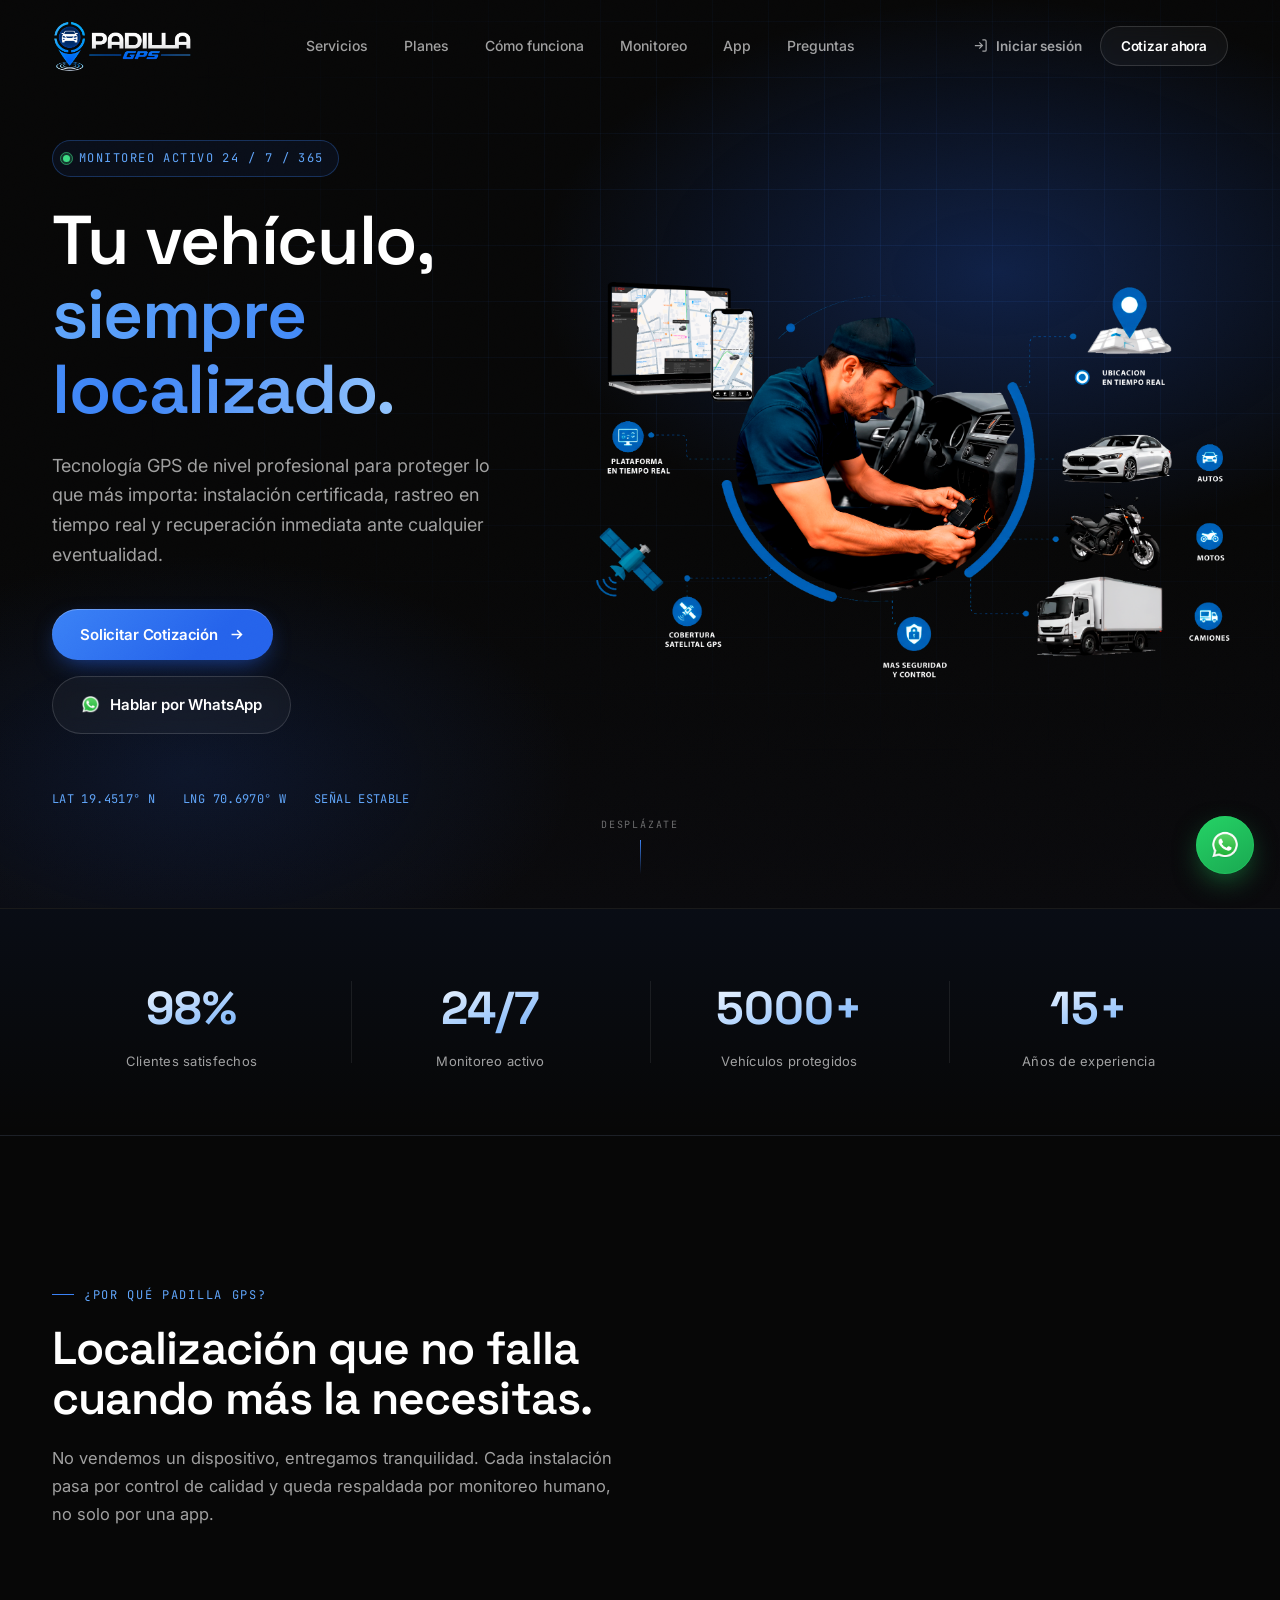
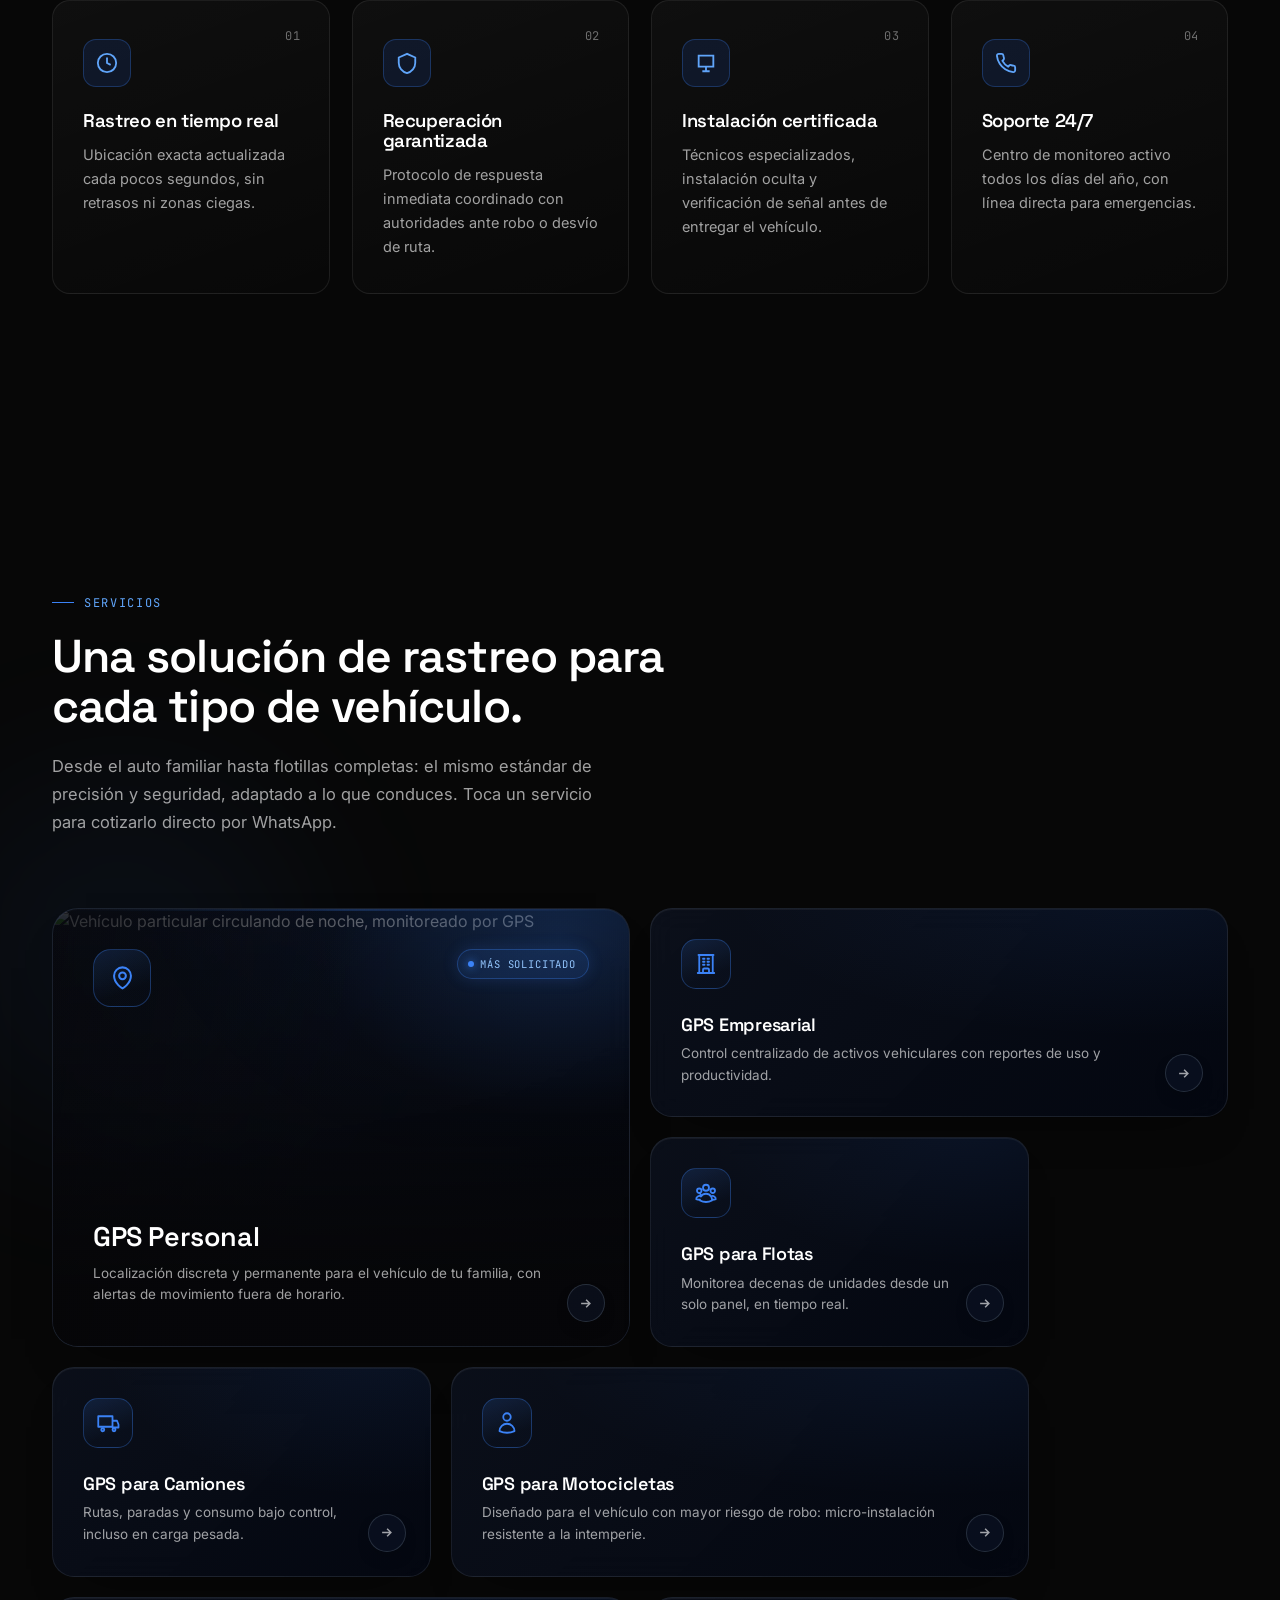
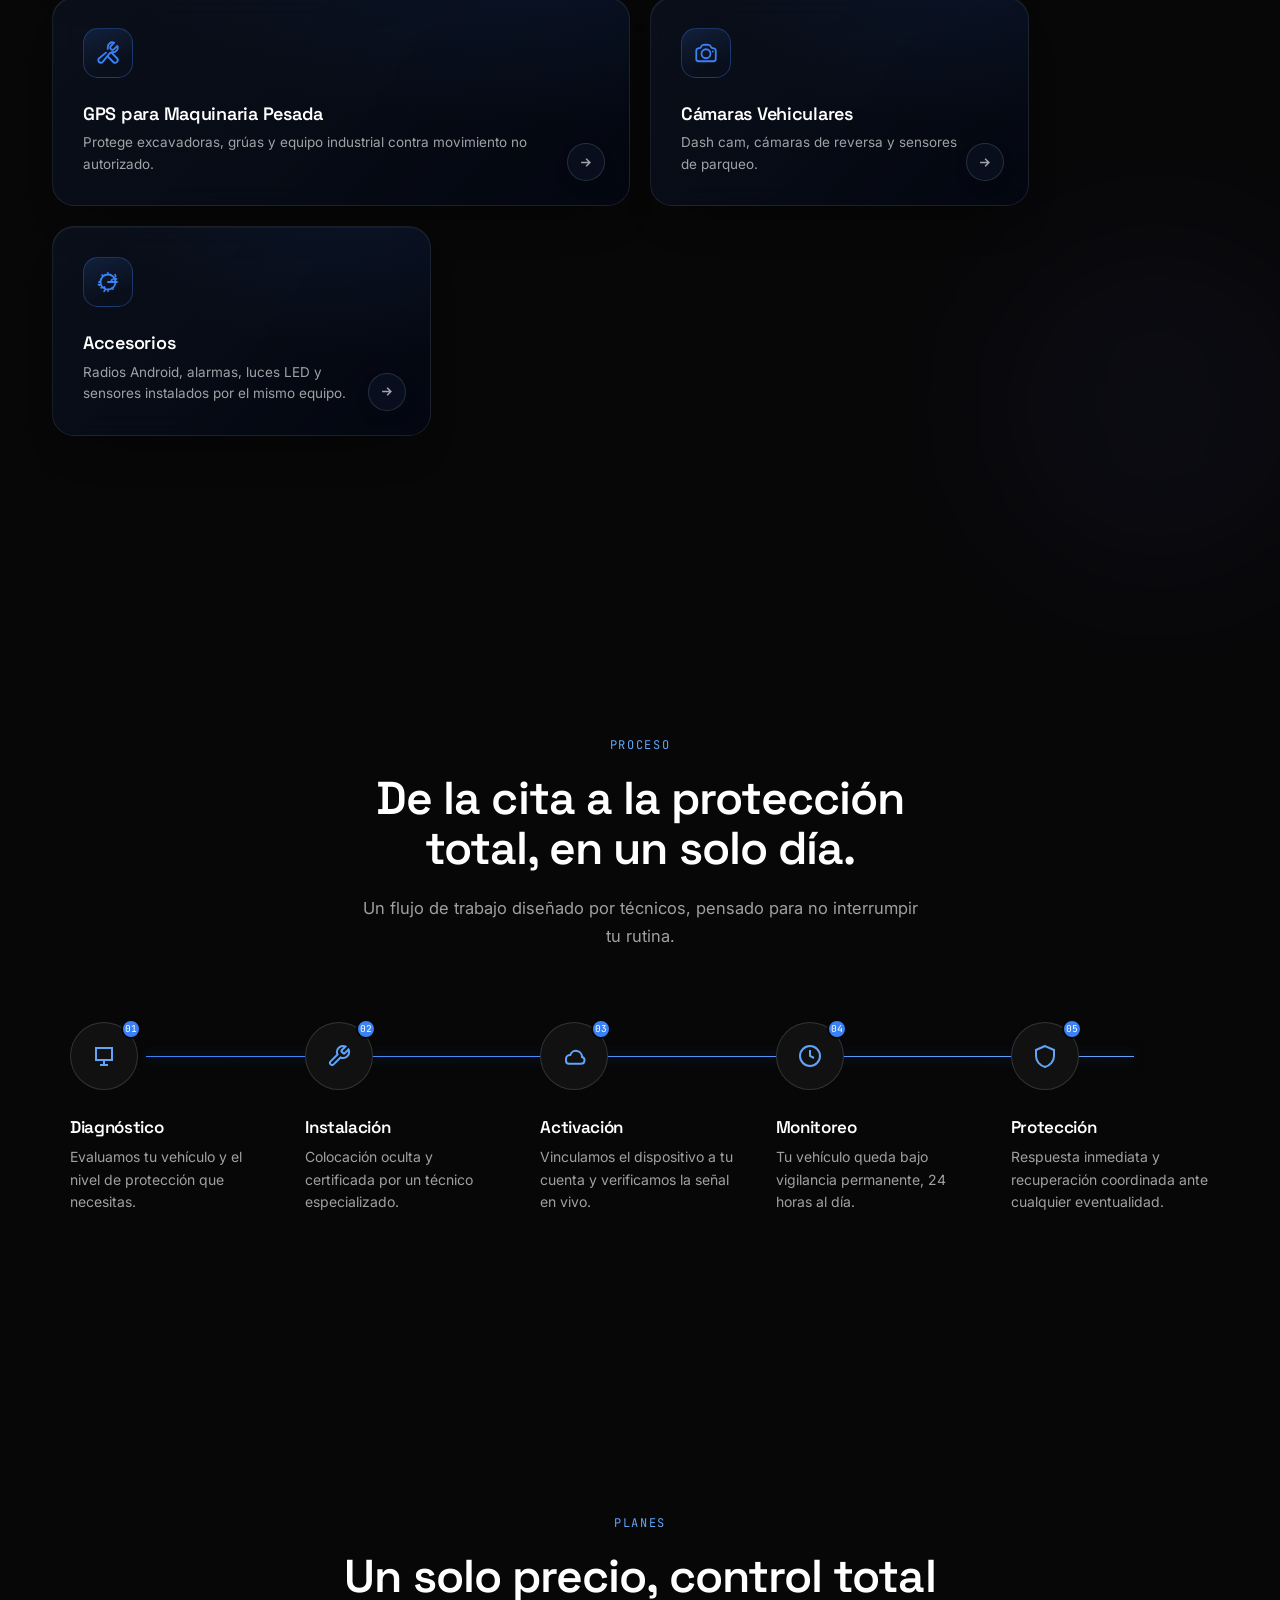
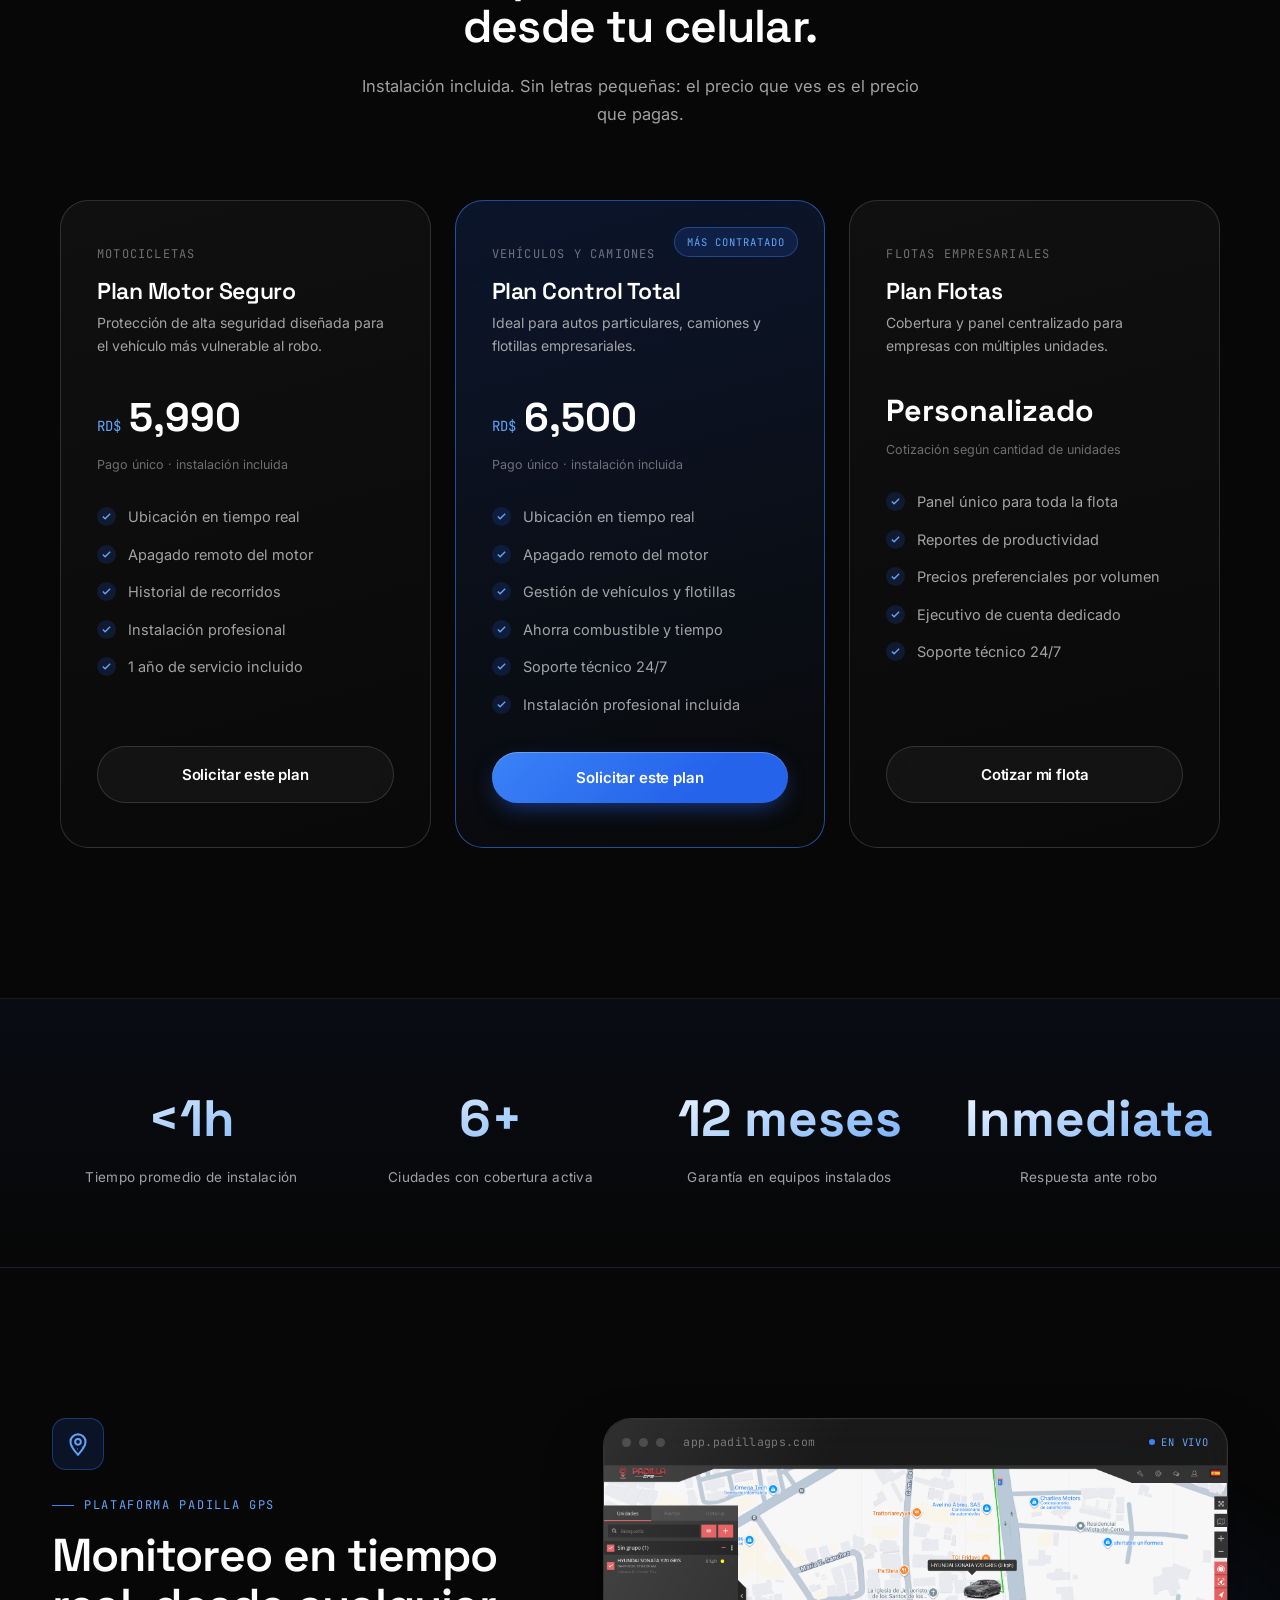
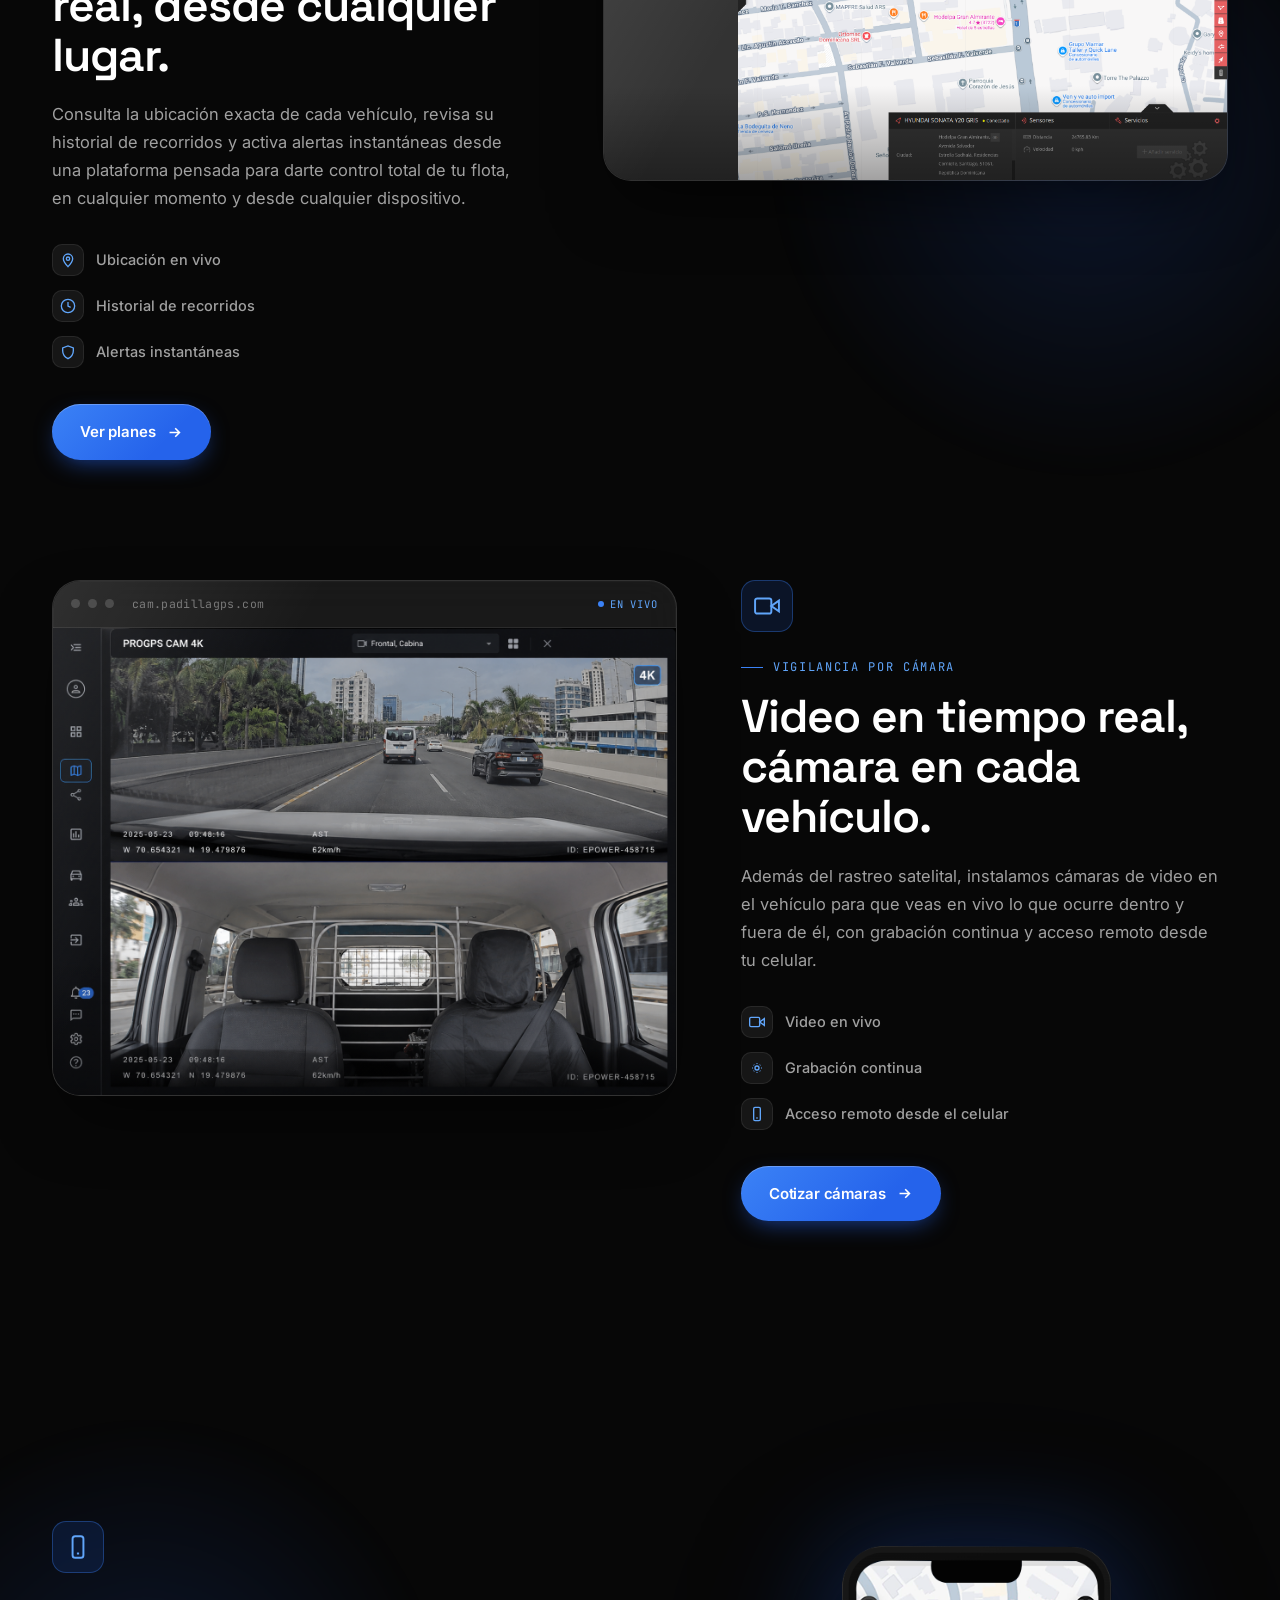
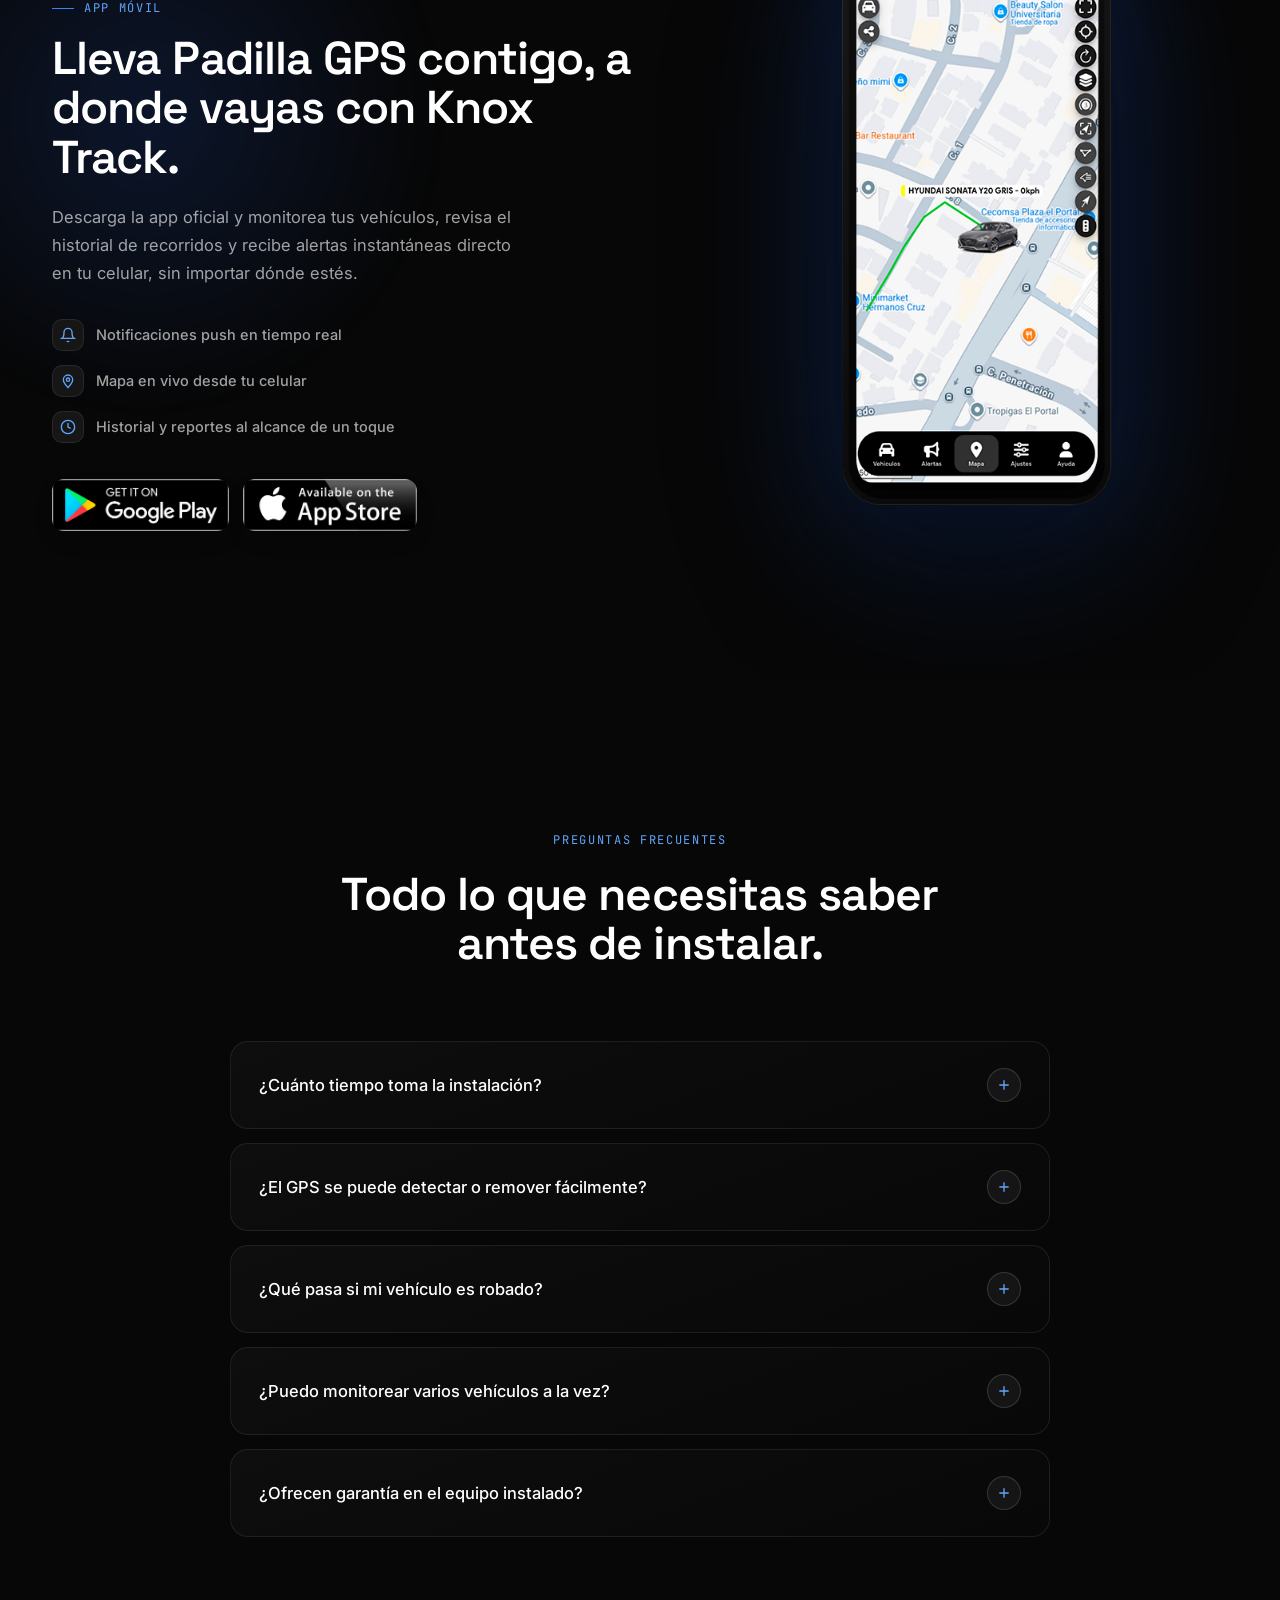
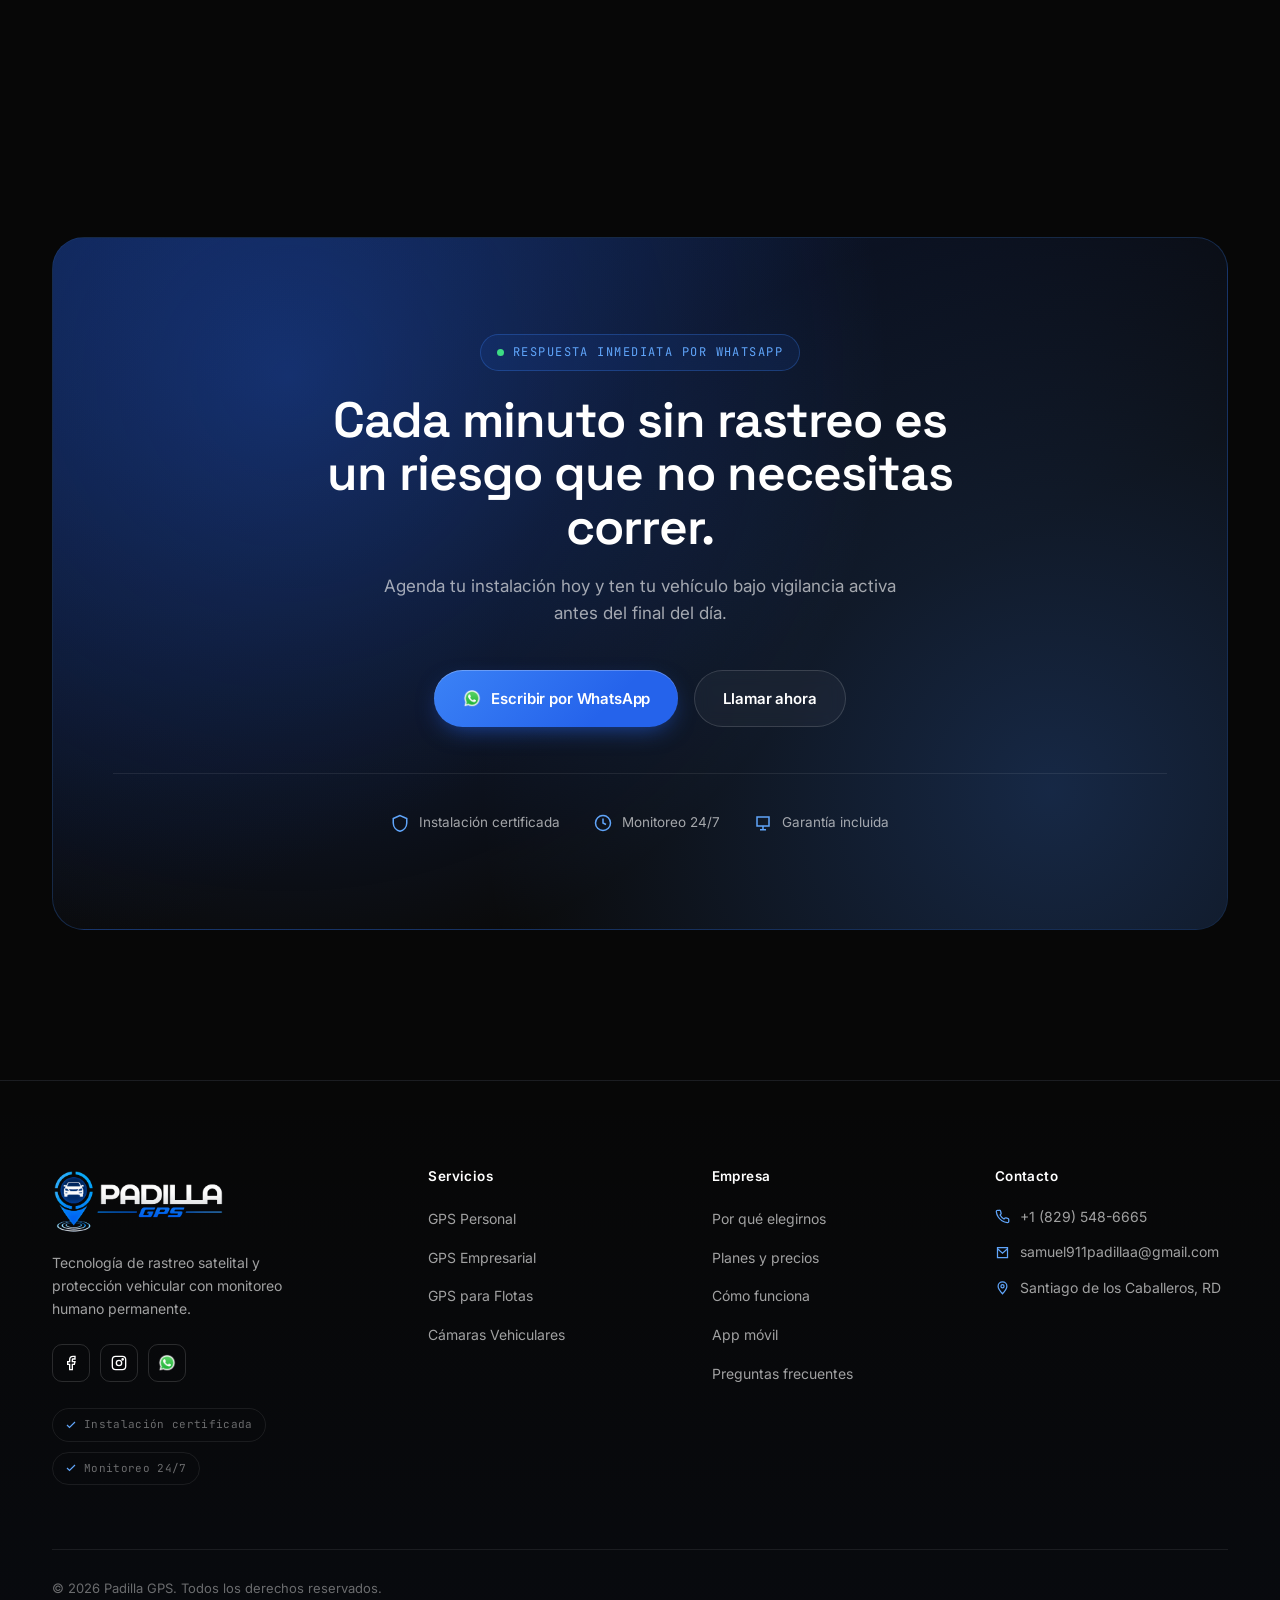
==== index.html @ c08fee24 "Add files via upload" ====
<!DOCTYPE html>
<html lang="es">
<head>
<meta charset="UTF-8">
<meta name="viewport" content="width=device-width, initial-scale=1.0, maximum-scale=1.0, user-scalable=no, viewport-fit=cover">
<title>Padilla GPS — Rastreo satelital y protección vehicular en tiempo real</title>
<meta name="description" content="Padilla GPS instala y monitorea sistemas de rastreo satelital para vehículos particulares, flotillas, camiones, motocicletas y maquinaria pesada. Localización en tiempo real, 24/7, con recuperación garantizada.">
<meta name="theme-color" content="#070707">

<!-- Favicon: pestaña del navegador, resultados de Google y accesos directos -->
<link rel="icon" type="image/x-icon" href="favicon.ico">
<link rel="icon" type="image/png" sizes="16x16" href="images/favicon/favicon-16x16.png">
<link rel="icon" type="image/png" sizes="32x32" href="images/favicon/favicon-32x32.png">
<link rel="icon" type="image/png" sizes="48x48" href="images/favicon/favicon-48x48.png">
<link rel="apple-touch-icon" sizes="180x180" href="images/favicon/apple-touch-icon.png">
<link rel="icon" type="image/png" sizes="192x192" href="images/favicon/android-chrome-192x192.png">
<link rel="icon" type="image/png" sizes="512x512" href="images/favicon/android-chrome-512x512.png">
<link rel="manifest" href="site.webmanifest">
<meta name="msapplication-TileColor" content="#070707">
<meta name="msapplication-TileImage" content="images/favicon/favicon-48x48.png">

<!-- Open Graph -->
<meta property="og:image" content="images/favicon/android-chrome-512x512.png">
<meta property="og:title" content="Padilla GPS — Tu vehículo, siempre localizado">
<meta property="og:description" content="Tecnología GPS profesional para proteger lo que más importa.">
<meta property="og:type" content="website">

<link rel="preconnect" href="https://fonts.googleapis.com">
<link rel="preconnect" href="https://fonts.gstatic.com" crossorigin>
<link href="https://fonts.googleapis.com/css2?family=Space+Grotesk:wght@500;600;700&family=Inter:wght@400;500;600;700&family=JetBrains+Mono:wght@400;500&display=swap" rel="stylesheet">

<script src="https://unpkg.com/lucide@latest/dist/umd/lucide.min.js" defer></script>
<script src="https://cdnjs.cloudflare.com/ajax/libs/gsap/3.12.5/gsap.min.js" defer></script>
<script src="https://cdnjs.cloudflare.com/ajax/libs/gsap/3.12.5/ScrollTrigger.min.js" defer></script>

<link rel="stylesheet" href="css/style.css">
</head>
<body>

<div class="noise"></div>
<div class="cursor-dot"></div>
<div class="cursor-ring"></div>

<!-- ============================================================ NAV ============================================================ -->
<header id="siteHeader">
  <div class="container nav">
    <a href="#top" class="brand">
      <img src="images/logo.png" alt="Padilla GPS" class="brand-logo">
    </a>

    <nav class="nav-links" id="navLinks">
      <a href="#servicios">Servicios</a>
      <a href="#planes">Planes</a>
      <a href="#como-funciona">Cómo funciona</a>
      <a href="#monitoreo">Monitoreo</a>
      <a href="#app">App</a>
      <a href="#faq">Preguntas</a>
      <a href="https://knoxgps.com/authentication/create" target="_blank" rel="noopener" class="nav-login-mobile">Iniciar sesión</a>
    </nav>

    <div class="nav-cta">
      <a href="https://knoxgps.com/authentication/create" target="_blank" rel="noopener" class="btn-login">
        <svg viewBox="0 0 24 24" fill="none" stroke="currentColor" stroke-width="2"><path d="M15 3h4a2 2 0 0 1 2 2v14a2 2 0 0 1-2 2h-4M10 17l5-5-5-5M15 12H3"/></svg>
        Iniciar sesión
      </a>
      <button type="button" class="btn btn-ghost btn-sm js-quote-open" data-vehicle-type="">Cotizar ahora</button>
      <button class="nav-toggle" id="navToggle" aria-label="Abrir menú" aria-expanded="false"><span></span></button>
    </div>
  </div>
</header>

<!-- ============================================================ HERO ============================================================ -->
<section class="hero" id="top">
  <div class="hero-bg"><canvas id="heroCanvas"></canvas></div>
  <div class="hero-grid"></div>

  <div class="container hero-inner">
    <div>
      <div class="eyebrow reveal"><span class="dot"></span> Monitoreo activo 24 / 7 / 365</div>
      <h1 class="reveal">Tu vehículo,<br><span class="accent">siempre localizado.</span></h1>
      <p class="hero-sub reveal">Tecnología GPS de nivel profesional para proteger lo que más importa: instalación certificada, rastreo en tiempo real y recuperación inmediata ante cualquier eventualidad.</p>

      <div class="hero-actions reveal">
        <button type="button" class="btn btn-primary js-quote-open" data-vehicle-type="">
          Solicitar Cotización
          <svg viewBox="0 0 24 24" fill="none" stroke="currentColor" stroke-width="2.2"><path d="M5 12h14M13 6l6 6-6 6"/></svg>
        </button>
        <a href="https://wa.me/18295486665?text=%C2%A1Hola%21%20%F0%9F%91%8B%20Quiero%20cotizar%20la%20instalaci%C3%B3n%20de%20un%20GPS%20con%20Padilla%20GPS%20%F0%9F%9B%B0%EF%B8%8F%F0%9F%9A%97.%20%C2%BFMe%20pueden%20dar%20m%C3%A1s%20informaci%C3%B3n%20sobre%20precios%20y%20planes%3F%20%F0%9F%93%8D%E2%9C%85" target="_blank" rel="noopener" class="btn btn-ghost">
          <img src="images/ico.png" alt="WhatsApp" class="wa-icon-inline">
          Hablar por WhatsApp
        </a>
      </div>

      <div class="hero-coords reveal">
        <span class="mono">LAT <span>19.4517° N</span></span>
        <span class="mono">LNG <span>70.6970° W</span></span>
        <span class="mono">SEÑAL <span>ESTABLE</span></span>
      </div>
    </div>

    <div class="hud reveal" aria-hidden="true">
      <img src="images/portada.png" alt="Padilla GPS — servicio de rastreo satelital" class="hud-photo">
    </div>
  </div>

  <div class="scroll-cue"><span>Desplázate</span><div class="line"></div></div>
</section>

<!-- ============================================================ TRUST BAND ============================================================ -->
<div class="trust-band">
  <div class="container">
    <div class="trust-grid">
      <div class="trust-item reveal"><span class="num" data-count="98" data-suffix="%">0</span><div class="label">Clientes satisfechos</div></div>
      <div class="trust-item reveal"><span class="num" data-static="24/7">0</span><div class="label">Monitoreo activo</div></div>
      <div class="trust-item reveal"><span class="num" data-count="5000" data-suffix="+">0</span><div class="label">Vehículos protegidos</div></div>
      <div class="trust-item reveal"><span class="num" data-count="15" data-suffix="+">0</span><div class="label">Años de experiencia</div></div>
    </div>
  </div>
</div>

<!-- ============================================================ WHY CHOOSE ============================================================ -->
<section id="por-que">
  <div class="container">
    <div class="section-head reveal">
      <div class="tag">¿Por qué Padilla GPS?</div>
      <h2 class="h2">Localización que no falla cuando más la necesitas.</h2>
      <p class="section-sub">No vendemos un dispositivo, entregamos tranquilidad. Cada instalación pasa por control de calidad y queda respaldada por monitoreo humano, no solo por una app.</p>
    </div>

    <div class="why-grid">
      <div class="why-card reveal">
        <span class="why-index mono">01</span>
        <div class="why-icon"><svg viewBox="0 0 24 24" fill="none" stroke="currentColor" stroke-width="2"><circle cx="12" cy="12" r="10"/><path d="M12 6v6l4 2"/></svg></div>
        <h3>Rastreo en tiempo real</h3>
        <p>Ubicación exacta actualizada cada pocos segundos, sin retrasos ni zonas ciegas.</p>
      </div>
      <div class="why-card reveal">
        <span class="why-index mono">02</span>
        <div class="why-icon"><svg viewBox="0 0 24 24" fill="none" stroke="currentColor" stroke-width="2"><path d="M12 2 3 6v6c0 5.2 3.8 9.6 9 11 5.2-1.4 9-5.8 9-11V6l-9-4z"/></svg></div>
        <h3>Recuperación garantizada</h3>
        <p>Protocolo de respuesta inmediata coordinado con autoridades ante robo o desvío de ruta.</p>
      </div>
      <div class="why-card reveal">
        <span class="why-index mono">03</span>
        <div class="why-icon"><svg viewBox="0 0 24 24" fill="none" stroke="currentColor" stroke-width="2"><path d="M4 4h16v12H4z"/><path d="M8 21h8M12 16v5"/></svg></div>
        <h3>Instalación certificada</h3>
        <p>Técnicos especializados, instalación oculta y verificación de señal antes de entregar el vehículo.</p>
      </div>
      <div class="why-card reveal">
        <span class="why-index mono">04</span>
        <div class="why-icon"><svg viewBox="0 0 24 24" fill="none" stroke="currentColor" stroke-width="2"><path d="M22 16.92v3a2 2 0 0 1-2.18 2 19.8 19.8 0 0 1-8.63-3.07 19.5 19.5 0 0 1-6-6A19.8 19.8 0 0 1 2.11 4.18 2 2 0 0 1 4.1 2h3a2 2 0 0 1 2 1.72c.12.9.33 1.78.63 2.62a2 2 0 0 1-.45 2.11L8.1 9.62a16 16 0 0 0 6.28 6.28l1.17-1.18a2 2 0 0 1 2.11-.45c.84.3 1.72.51 2.62.63A2 2 0 0 1 22 16.92z"/></svg></div>
        <h3>Soporte 24/7</h3>
        <p>Centro de monitoreo activo todos los días del año, con línea directa para emergencias.</p>
      </div>
    </div>
  </div>
</section>

<!-- ============================================================ SERVICES ============================================================ -->
<section id="servicios">
  <div class="container">
    <div class="section-head reveal">
      <div class="tag">Servicios</div>
      <h2 class="h2">Una solución de rastreo para cada tipo de vehículo.</h2>
      <p class="section-sub">Desde el auto familiar hasta flotillas completas: el mismo estándar de precisión y seguridad, adaptado a lo que conduces. Toca un servicio para cotizarlo directo por WhatsApp.</p>
    </div>

    <div class="services-grid">
      <a href="#" class="svc big reveal js-quote-open" data-vehicle-type="vehiculo">
        <img src="https://images.unsplash.com/photo-1493238792000-8113da705763?auto=format&fit=crop&w=1200&q=70" alt="Vehículo particular circulando de noche, monitoreado por GPS" loading="lazy">
        <div class="big-overlay" aria-hidden="true"></div>
        <div class="svc-top">
          <div class="svc-icon"><svg viewBox="0 0 24 24" fill="none" stroke="currentColor" stroke-width="1.8" stroke-linecap="round" stroke-linejoin="round"><path d="M15 10.5a3 3 0 11-6 0 3 3 0 016 0z"/><path d="M19.5 10.5c0 7.142-7.5 11.25-7.5 11.25S4.5 17.642 4.5 10.5a7.5 7.5 0 1115 0z"/></svg></div>
          <span class="svc-pill">Más solicitado</span>
        </div>
        <div class="svc-body">
          <h3>GPS Personal</h3>
          <p>Localización discreta y permanente para el vehículo de tu familia, con alertas de movimiento fuera de horario.</p>
        </div>
        <span class="svc-arrow"><svg viewBox="0 0 24 24" fill="none" stroke="currentColor" stroke-width="2.4"><path d="M5 12h14M13 6l6 6-6 6"/></svg></span>
      </a>

      <a href="https://wa.me/18295486665?text=%C2%A1Hola%21%20%F0%9F%91%8B%20Quiero%20informaci%C3%B3n%20sobre%20el%20GPS%20Empresarial%20para%20control%20de%20activos%20vehiculares.%20%C2%BFC%C3%B3mo%20funciona%3F%20%F0%9F%93%8D%E2%9C%85" target="_blank" rel="noopener" class="svc med reveal svc-cyan">
        <div class="svc-top">
          <div class="svc-icon"><svg viewBox="0 0 24 24" fill="none" stroke="currentColor" stroke-width="1.8" stroke-linecap="round" stroke-linejoin="round"><path d="M3.75 21h16.5M4.5 3h15M5.25 3v18m13.5-18v18M9 6.75h1.5m-1.5 3h1.5m-1.5 3h1.5m3-6H15m-1.5 3H15m-1.5 3H15M9 21v-3.375c0-.621.504-1.125 1.125-1.125h3.75c.621 0 1.125.504 1.125 1.125V21"/></svg></div>
        </div>
        <div class="svc-body">
          <h3>GPS Empresarial</h3>
          <p>Control centralizado de activos vehiculares con reportes de uso y productividad.</p>
        </div>
        <span class="svc-arrow"><svg viewBox="0 0 24 24" fill="none" stroke="currentColor" stroke-width="2.4"><path d="M5 12h14M13 6l6 6-6 6"/></svg></span>
      </a>

      <a href="https://wa.me/18295486665?text=%C2%A1Hola%21%20%F0%9F%91%8B%20Quiero%20informaci%C3%B3n%20sobre%20GPS%20para%20Flotas.%20%C2%BFCu%C3%A1ntas%20unidades%20puedo%20monitorear%20desde%20un%20solo%20panel%3F%20%F0%9F%93%8D%E2%9C%85" target="_blank" rel="noopener" class="svc small reveal svc-emerald">
        <div class="svc-top">
          <div class="svc-icon"><svg viewBox="0 0 24 24" fill="none" stroke="currentColor" stroke-width="1.8" stroke-linecap="round" stroke-linejoin="round"><path d="M18 18.72a9.094 9.094 0 0 0 3.741-.479 3 3 0 0 0-4.682-2.72m.94 3.198.001.031c0 .225-.012.447-.037.666A11.944 11.944 0 0 1 12 21c-2.17 0-4.207-.576-5.963-1.584A6.062 6.062 0 0 1 6 18.719m12 0a5.971 5.971 0 0 0-.941-3.197m0 0A5.995 5.995 0 0 0 12 12.75a5.995 5.995 0 0 0-5.058 2.772m0 0a3 3 0 0 0-4.681 2.72 8.986 8.986 0 0 0 3.74.477m.94-3.197a5.971 5.971 0 0 0-.94-3.197M15 6.75a3 3 0 1 1-6 0 3 3 0 0 1 6 0Zm6 3a2.25 2.25 0 1 1-4.5 0 2.25 2.25 0 0 1 4.5 0Zm-13.5 0a2.25 2.25 0 1 1-4.5 0 2.25 2.25 0 0 1 4.5 0Z"/></svg></div>
        </div>
        <div class="svc-body">
          <h3>GPS para Flotas</h3>
          <p>Monitorea decenas de unidades desde un solo panel, en tiempo real.</p>
        </div>
        <span class="svc-arrow"><svg viewBox="0 0 24 24" fill="none" stroke="currentColor" stroke-width="2.4"><path d="M5 12h14M13 6l6 6-6 6"/></svg></span>
      </a>

      <a href="#" class="svc small reveal svc-amber js-quote-open" data-vehicle-type="camion">
        <div class="svc-top">
          <div class="svc-icon"><svg viewBox="0 0 24 24" fill="none" stroke="currentColor" stroke-width="1.8" stroke-linecap="round" stroke-linejoin="round"><path d="M8.25 18.75a1.5 1.5 0 1 1-3 0 1.5 1.5 0 0 1 3 0ZM19.5 18.75a1.5 1.5 0 1 1-3 0 1.5 1.5 0 0 1 3 0Z"/><path d="M2.25 5.25h14.25v10.5H2.25zM16.5 9.75h4.5l1.5 3.75V16.5h-6V9.75Z"/></svg></div>
        </div>
        <div class="svc-body">
          <h3>GPS para Camiones</h3>
          <p>Rutas, paradas y consumo bajo control, incluso en carga pesada.</p>
        </div>
        <span class="svc-arrow"><svg viewBox="0 0 24 24" fill="none" stroke="currentColor" stroke-width="2.4"><path d="M5 12h14M13 6l6 6-6 6"/></svg></span>
      </a>

      <a href="https://wa.me/18295486665?text=%C2%A1Hola%21%20%F0%9F%91%8B%20Quiero%20informaci%C3%B3n%20sobre%20el%20GPS%20para%20Motocicletas.%20%C2%BFC%C3%B3mo%20es%20la%20instalaci%C3%B3n%3F%20%F0%9F%93%8D%E2%9C%85" target="_blank" rel="noopener" class="svc med reveal svc-violet">
        <div class="svc-top">
          <div class="svc-icon"><svg viewBox="0 0 24 24" fill="none" stroke="currentColor" stroke-width="1.8" stroke-linecap="round" stroke-linejoin="round"><path d="M15.75 6a3.75 3.75 0 1 1-7.5 0 3.75 3.75 0 0 1 7.5 0ZM4.501 20.118a7.5 7.5 0 0 1 14.998 0A17.933 17.933 0 0 1 12 21.75c-2.676 0-5.216-.584-7.499-1.632Z"/></svg></div>
        </div>
        <div class="svc-body">
          <h3>GPS para Motocicletas</h3>
          <p>Diseñado para el vehículo con mayor riesgo de robo: micro-instalación resistente a la intemperie.</p>
        </div>
        <span class="svc-arrow"><svg viewBox="0 0 24 24" fill="none" stroke="currentColor" stroke-width="2.4"><path d="M5 12h14M13 6l6 6-6 6"/></svg></span>
      </a>

      <a href="https://wa.me/18295486665?text=%C2%A1Hola%21%20%F0%9F%91%8B%20Quiero%20informaci%C3%B3n%20sobre%20GPS%20para%20Maquinaria%20Pesada.%20%C2%BFProtege%20contra%20movimiento%20no%20autorizado%3F%20%F0%9F%93%8D%E2%9C%85" target="_blank" rel="noopener" class="svc med reveal svc-orange">
        <div class="svc-top">
          <div class="svc-icon"><svg viewBox="0 0 24 24" fill="none" stroke="currentColor" stroke-width="1.8" stroke-linecap="round" stroke-linejoin="round"><path d="M11.42 15.17l5.83 5.83a2.652 2.652 0 0 0 3.75-3.75l-5.83-5.83M11.42 15.17l2.496-3.03c.317-.384.74-.626 1.208-.766M11.42 15.17l-4.655 5.653a2.548 2.548 0 1 1-3.586-3.586l6.837-5.63m5.108-.233c.55-.164 1.163-.188 1.743-.14a4.5 4.5 0 0 0 4.486-6.336l-3.276 3.277a2.25 2.25 0 0 1-3.182-3.182l3.277-3.276a4.5 4.5 0 0 0-6.336 4.486c.048.58.024 1.193-.14 1.743"/></svg></div>
        </div>
        <div class="svc-body">
          <h3>GPS para Maquinaria Pesada</h3>
          <p>Protege excavadoras, grúas y equipo industrial contra movimiento no autorizado.</p>
        </div>
        <span class="svc-arrow"><svg viewBox="0 0 24 24" fill="none" stroke="currentColor" stroke-width="2.4"><path d="M5 12h14M13 6l6 6-6 6"/></svg></span>
      </a>

      <a href="https://wa.me/18295486665?text=%C2%A1Hola%21%20%F0%9F%91%8B%20Quiero%20informaci%C3%B3n%20sobre%20C%C3%A1maras%20Vehiculares%20(dash%20cam%2C%20reversa%2C%20sensores).%20%F0%9F%93%8D%E2%9C%85" target="_blank" rel="noopener" class="svc small reveal svc-rose">
        <div class="svc-top">
          <div class="svc-icon"><svg viewBox="0 0 24 24" fill="none" stroke="currentColor" stroke-width="1.8" stroke-linecap="round" stroke-linejoin="round"><path d="M6.827 6.175A2.31 2.31 0 0 1 5.186 7.23c-.38.054-.757.112-1.134.175C2.999 7.58 2.25 8.507 2.25 9.574V18a2.25 2.25 0 0 0 2.25 2.25h15A2.25 2.25 0 0 0 21.75 18V9.574c0-1.067-.75-1.994-1.802-2.169a47.865 47.865 0 0 0-1.134-.175 2.31 2.31 0 0 1-1.64-1.055l-.822-1.316a2.192 2.192 0 0 0-1.736-1.039 48.774 48.774 0 0 0-5.232 0 2.192 2.192 0 0 0-1.736 1.039l-.821 1.316z"/><path d="M16.5 12.75a4.5 4.5 0 1 1-9 0 4.5 4.5 0 0 1 9 0zM18.75 10.5h.008v.008h-.008V10.5z"/></svg></div>
        </div>
        <div class="svc-body">
          <h3>Cámaras Vehiculares</h3>
          <p>Dash cam, cámaras de reversa y sensores de parqueo.</p>
        </div>
        <span class="svc-arrow"><svg viewBox="0 0 24 24" fill="none" stroke="currentColor" stroke-width="2.4"><path d="M5 12h14M13 6l6 6-6 6"/></svg></span>
      </a>

      <a href="https://wa.me/18295486665?text=%C2%A1Hola%21%20%F0%9F%91%8B%20Quiero%20informaci%C3%B3n%20sobre%20Accesorios%20(radios%2C%20alarmas%2C%20luces%20LED%2C%20sensores).%20%F0%9F%93%8D%E2%9C%85" target="_blank" rel="noopener" class="svc small reveal svc-fuchsia">
        <div class="svc-top">
          <div class="svc-icon"><svg viewBox="0 0 24 24" fill="none" stroke="currentColor" stroke-width="1.8" stroke-linecap="round" stroke-linejoin="round"><path d="M4.5 12a7.5 7.5 0 0 0 15 0m-15 0a7.5 7.5 0 1 1 15 0m-15 0H3m16.5 0H21m-1.5 0H12m-8.457 3.077l1.41-.513m14.095-5.128l1.41-.513M5.106 17.785l1.15-.827m11.379-8.16l1.15-.827M8.14 21.27l.707-1.03m6.608-9.622l.707-1.03M12 3v1.5m0 15V21m-3.077-2.543l-.513-1.41M19.62 6.175l-.513-1.41m-2.132 14.167l-.827-1.15M7.042 6.223l-.827-1.15M3.557 15.312l-1.03-.707m16.293-6.608l-1.03-.707"/></svg></div>
        </div>
        <div class="svc-body">
          <h3>Accesorios</h3>
          <p>Radios Android, alarmas, luces LED y sensores instalados por el mismo equipo.</p>
        </div>
        <span class="svc-arrow"><svg viewBox="0 0 24 24" fill="none" stroke="currentColor" stroke-width="2.4"><path d="M5 12h14M13 6l6 6-6 6"/></svg></span>
      </a>
    </div>
  </div>
</section>

<!-- ============================================================ HOW IT WORKS ============================================================ -->
<section id="como-funciona">
  <div class="container">
    <div class="section-head center reveal">
      <div class="tag">Proceso</div>
      <h2 class="h2">De la cita a la protección total, en un solo día.</h2>
      <p class="section-sub">Un flujo de trabajo diseñado por técnicos, pensado para no interrumpir tu rutina.</p>
    </div>

    <div class="process" id="processFlow">
      <div class="step reveal">
        <div class="step-num mono">
          <svg viewBox="0 0 24 24" fill="none" stroke="currentColor" stroke-width="2"><path d="M4 4h16v12H4z"/><path d="M8 21h8M12 16v5"/></svg>
          <span class="step-index">01</span>
        </div>
        <h3>Diagnóstico</h3>
        <p>Evaluamos tu vehículo y el nivel de protección que necesitas.</p>
      </div>
      <div class="step reveal">
        <div class="step-num mono">
          <svg viewBox="0 0 24 24" fill="none" stroke="currentColor" stroke-width="2"><path d="M14.7 6.3a1 1 0 0 0 0 1.4l1.6 1.6a1 1 0 0 0 1.4 0l3.77-3.77a6 6 0 0 1-7.94 7.94l-6.91 6.91a2.12 2.12 0 0 1-3-3l6.91-6.91a6 6 0 0 1 7.94-7.94l-3.76 3.76z"/></svg>
          <span class="step-index">02</span>
        </div>
        <h3>Instalación</h3>
        <p>Colocación oculta y certificada por un técnico especializado.</p>
      </div>
      <div class="step reveal">
        <div class="step-num mono">
          <svg viewBox="0 0 24 24" fill="none" stroke="currentColor" stroke-width="2"><path d="M4 15a4 4 0 0 1 4-4h.3A6 6 0 0 1 20 13a3.5 3.5 0 0 1-1 6.86H7a3 3 0 0 1-3-3z"/></svg>
          <span class="step-index">03</span>
        </div>
        <h3>Activación</h3>
        <p>Vinculamos el dispositivo a tu cuenta y verificamos la señal en vivo.</p>
      </div>
      <div class="step reveal">
        <div class="step-num mono">
          <svg viewBox="0 0 24 24" fill="none" stroke="currentColor" stroke-width="2"><circle cx="12" cy="12" r="10"/><path d="M12 6v6l4 2"/></svg>
          <span class="step-index">04</span>
        </div>
        <h3>Monitoreo</h3>
        <p>Tu vehículo queda bajo vigilancia permanente, 24 horas al día.</p>
      </div>
      <div class="step reveal">
        <div class="step-num mono">
          <svg viewBox="0 0 24 24" fill="none" stroke="currentColor" stroke-width="2"><path d="M12 2 3 6v6c0 5.2 3.8 9.6 9 11 5.2-1.4 9-5.8 9-11V6l-9-4z"/></svg>
          <span class="step-index">05</span>
        </div>
        <h3>Protección</h3>
        <p>Respuesta inmediata y recuperación coordinada ante cualquier eventualidad.</p>
      </div>
    </div>
  </div>
</section>

<!-- ============================================================ PLANES ============================================================ -->
<section id="planes">
  <div class="container">
    <div class="section-head center reveal">
      <div class="tag">Planes</div>
      <h2 class="h2">Un solo precio, control total desde tu celular.</h2>
      <p class="section-sub">Instalación incluida. Sin letras pequeñas: el precio que ves es el precio que pagas.</p>
    </div>

    <div class="pricing-grid">
      <div class="price-card reveal">
        <div class="price-kicker">Motocicletas</div>
        <h3>Plan Motor Seguro</h3>
        <p class="price-desc">Protección de alta seguridad diseñada para el vehículo más vulnerable al robo.</p>
        <div class="price-value"><span class="currency">RD$</span><span class="amount">5,990</span></div>
        <div class="price-note">Pago único · instalación incluida</div>
        <ul class="price-list">
          <li><span class="chk"><svg viewBox="0 0 24 24" fill="none" stroke="currentColor" stroke-width="3"><path d="M20 6 9 17l-5-5"/></svg></span>Ubicación en tiempo real</li>
          <li><span class="chk"><svg viewBox="0 0 24 24" fill="none" stroke="currentColor" stroke-width="3"><path d="M20 6 9 17l-5-5"/></svg></span>Apagado remoto del motor</li>
          <li><span class="chk"><svg viewBox="0 0 24 24" fill="none" stroke="currentColor" stroke-width="3"><path d="M20 6 9 17l-5-5"/></svg></span>Historial de recorridos</li>
          <li><span class="chk"><svg viewBox="0 0 24 24" fill="none" stroke="currentColor" stroke-width="3"><path d="M20 6 9 17l-5-5"/></svg></span>Instalación profesional</li>
          <li><span class="chk"><svg viewBox="0 0 24 24" fill="none" stroke="currentColor" stroke-width="3"><path d="M20 6 9 17l-5-5"/></svg></span>1 año de servicio incluido</li>
        </ul>
        <a href="https://wa.me/18295486665?text=%C2%A1Hola%21%20%F0%9F%91%8B%20Quiero%20cotizar%20el%20Plan%20Motor%20Seguro%20%F0%9F%8F%8D%EF%B8%8F%F0%9F%94%92%20para%20mi%20motocicleta.%20%C2%BFMe%20pueden%20dar%20m%C3%A1s%20detalles%3F%20%F0%9F%93%8D%E2%9C%85" target="_blank" rel="noopener" class="btn btn-ghost">Solicitar este plan</a>
      </div>

      <div class="price-card featured reveal">
        <span class="price-badge">Más contratado</span>
        <div class="price-kicker">Vehículos y camiones</div>
        <h3>Plan Control Total</h3>
        <p class="price-desc">Ideal para autos particulares, camiones y flotillas empresariales.</p>
        <div class="price-value"><span class="currency">RD$</span><span class="amount">6,500</span></div>
        <div class="price-note">Pago único · instalación incluida</div>
        <ul class="price-list">
          <li><span class="chk"><svg viewBox="0 0 24 24" fill="none" stroke="currentColor" stroke-width="3"><path d="M20 6 9 17l-5-5"/></svg></span>Ubicación en tiempo real</li>
          <li><span class="chk"><svg viewBox="0 0 24 24" fill="none" stroke="currentColor" stroke-width="3"><path d="M20 6 9 17l-5-5"/></svg></span>Apagado remoto del motor</li>
          <li><span class="chk"><svg viewBox="0 0 24 24" fill="none" stroke="currentColor" stroke-width="3"><path d="M20 6 9 17l-5-5"/></svg></span>Gestión de vehículos y flotillas</li>
          <li><span class="chk"><svg viewBox="0 0 24 24" fill="none" stroke="currentColor" stroke-width="3"><path d="M20 6 9 17l-5-5"/></svg></span>Ahorra combustible y tiempo</li>
          <li><span class="chk"><svg viewBox="0 0 24 24" fill="none" stroke="currentColor" stroke-width="3"><path d="M20 6 9 17l-5-5"/></svg></span>Soporte técnico 24/7</li>
          <li><span class="chk"><svg viewBox="0 0 24 24" fill="none" stroke="currentColor" stroke-width="3"><path d="M20 6 9 17l-5-5"/></svg></span>Instalación profesional incluida</li>
        </ul>
        <button type="button" class="btn btn-primary js-quote-open" data-vehicle-type="">Solicitar este plan</button>
      </div>

      <div class="price-card reveal">
        <div class="price-kicker">Flotas empresariales</div>
        <h3>Plan Flotas</h3>
        <p class="price-desc">Cobertura y panel centralizado para empresas con múltiples unidades.</p>
        <div class="price-value custom"><span class="amount">Personalizado</span></div>
        <div class="price-note">Cotización según cantidad de unidades</div>
        <ul class="price-list">
          <li><span class="chk"><svg viewBox="0 0 24 24" fill="none" stroke="currentColor" stroke-width="3"><path d="M20 6 9 17l-5-5"/></svg></span>Panel único para toda la flota</li>
          <li><span class="chk"><svg viewBox="0 0 24 24" fill="none" stroke="currentColor" stroke-width="3"><path d="M20 6 9 17l-5-5"/></svg></span>Reportes de productividad</li>
          <li><span class="chk"><svg viewBox="0 0 24 24" fill="none" stroke="currentColor" stroke-width="3"><path d="M20 6 9 17l-5-5"/></svg></span>Precios preferenciales por volumen</li>
          <li><span class="chk"><svg viewBox="0 0 24 24" fill="none" stroke="currentColor" stroke-width="3"><path d="M20 6 9 17l-5-5"/></svg></span>Ejecutivo de cuenta dedicado</li>
          <li><span class="chk"><svg viewBox="0 0 24 24" fill="none" stroke="currentColor" stroke-width="3"><path d="M20 6 9 17l-5-5"/></svg></span>Soporte técnico 24/7</li>
        </ul>
        <a href="https://wa.me/18295486665?text=%C2%A1Hola%21%20%F0%9F%91%8B%20Tengo%20una%20flota%20de%20veh%C3%ADculos%20y%20quiero%20cotizar%20el%20Plan%20Flotas%20empresarial.%20%C2%BFPodr%C3%ADan%20darme%20m%C3%A1s%20detalles%3F%20%F0%9F%93%8D%E2%9C%85" target="_blank" rel="noopener" class="btn btn-ghost">Cotizar mi flota</a>
      </div>
    </div>
  </div>
</section>

<!-- ============================================================ STATS ============================================================ -->
<div class="stats-band">
  <div class="container">
    <div class="stats-grid">
      <div class="stat reveal"><div class="num" data-static="&lt;1h">0</div><div class="label">Tiempo promedio de instalación</div></div>
      <div class="stat reveal"><div class="num" data-count="6" data-suffix="+">0</div><div class="label">Ciudades con cobertura activa</div></div>
      <div class="stat reveal"><div class="num" data-count="12" data-suffix=" meses">0</div><div class="label">Garantía en equipos instalados</div></div>
      <div class="stat reveal"><div class="num" data-static="Inmediata">0</div><div class="label">Respuesta ante robo</div></div>
    </div>
  </div>
</div>

<!-- ============================================================ MONITOREO EN TIEMPO REAL ============================================================ -->
<section id="monitoreo">
  <div class="monitor-glow-bg" aria-hidden="true"></div>
  <div class="container">
    <div class="monitor-grid">

      <div class="monitor-copy reveal-left">
        <div class="monitor-icon">
          <svg viewBox="0 0 24 24" fill="none" stroke="currentColor" stroke-width="1.8"><path d="M12 22s7-7.5 7-12A7 7 0 0 0 5 10c0 4.5 7 12 7 12z"/><circle cx="12" cy="10" r="2.6"/><circle cx="12" cy="10" r="6.4" stroke-dasharray="1 4" opacity=".5"/></svg>
        </div>
        <div class="tag">Plataforma Padilla GPS</div>
        <h2 class="h2">Monitoreo en tiempo real, desde cualquier lugar.</h2>
        <p class="section-sub">Consulta la ubicación exacta de cada vehículo, revisa su historial de recorridos y activa alertas instantáneas desde una plataforma pensada para darte control total de tu flota, en cualquier momento y desde cualquier dispositivo.</p>

        <ul class="monitor-features">
          <li><svg viewBox="0 0 24 24" fill="none" stroke="currentColor" stroke-width="2"><path d="M12 22s7-7.5 7-12A7 7 0 0 0 5 10c0 4.5 7 12 7 12z"/><circle cx="12" cy="10" r="2.5"/></svg>Ubicación en vivo</li>
          <li><svg viewBox="0 0 24 24" fill="none" stroke="currentColor" stroke-width="2"><circle cx="12" cy="12" r="10"/><path d="M12 6v6l4 2"/></svg>Historial de recorridos</li>
          <li><svg viewBox="0 0 24 24" fill="none" stroke="currentColor" stroke-width="2"><path d="M12 22c5.5-3 8-7 8-12V6l-8-3-8 3v4c0 5 2.5 9 8 12z"/></svg>Alertas instantáneas</li>
        </ul>

        <a href="#planes" class="btn btn-primary">
          Ver planes
          <svg viewBox="0 0 24 24" fill="none" stroke="currentColor" stroke-width="2.2"><path d="M5 12h14M13 6l6 6-6 6"/></svg>
        </a>
      </div>

      <div class="monitor-visual reveal-right">
        <div class="monitor-frame">
          <div class="monitor-frame-bar">
            <span class="monitor-dot"></span><span class="monitor-dot"></span><span class="monitor-dot"></span>
            <span class="monitor-frame-label mono">app.padillagps.com</span>
            <span class="monitor-live mono"><span class="monitor-live-dot"></span>EN VIVO</span>
          </div>
          <div class="monitor-frame-img">
            <img src="images/knox.png" alt="Plataforma Padilla GPS mostrando el monitoreo en tiempo real de un vehículo" width="1917" height="967">
          </div>
        </div>
      </div>

    </div>

    <div class="monitor-grid monitor-grid-reverse">

      <div class="monitor-visual reveal-left">
        <div class="monitor-frame">
          <div class="monitor-frame-bar">
            <span class="monitor-dot"></span><span class="monitor-dot"></span><span class="monitor-dot"></span>
            <span class="monitor-frame-label mono">cam.padillagps.com</span>
            <span class="monitor-live mono"><span class="monitor-live-dot"></span>EN VIVO</span>
          </div>
          <div class="monitor-frame-img">
            <img src="images/webcam.png" alt="Cámara de vigilancia instalada en un vehículo, transmisión de video en tiempo real" loading="lazy" width="1448" height="1086">
          </div>
        </div>
      </div>

      <div class="monitor-copy reveal-right">
        <div class="monitor-icon">
          <svg viewBox="0 0 24 24" fill="none" stroke="currentColor" stroke-width="1.8"><path d="M23 7 16 12l7 5V7z"/><rect x="1" y="5" width="15" height="14" rx="2"/></svg>
        </div>
        <div class="tag">Vigilancia por cámara</div>
        <h3 class="h2">Video en tiempo real, cámara en cada vehículo.</h3>
        <p class="section-sub">Además del rastreo satelital, instalamos cámaras de video en el vehículo para que veas en vivo lo que ocurre dentro y fuera de él, con grabación continua y acceso remoto desde tu celular.</p>

        <ul class="monitor-features">
          <li><svg viewBox="0 0 24 24" fill="none" stroke="currentColor" stroke-width="2"><path d="M23 7 16 12l7 5V7z"/><rect x="1" y="5" width="15" height="14" rx="2"/></svg>Video en vivo</li>
          <li><svg viewBox="0 0 24 24" fill="none" stroke="currentColor" stroke-width="2"><circle cx="12" cy="12" r="3"/><path d="M12 5v1M12 18v1M5 12h1M18 12h1M7.05 7.05l.7.7M16.25 16.25l.7.7M7.05 16.95l.7-.7M16.25 7.75l.7-.7"/></svg>Grabación continua</li>
          <li><svg viewBox="0 0 24 24" fill="none" stroke="currentColor" stroke-width="2"><rect x="7" y="2" width="10" height="20" rx="2"/><path d="M11 18h2"/></svg>Acceso remoto desde el celular</li>
        </ul>

        <a href="https://wa.me/18295486665?text=%C2%A1Hola%21%20%F0%9F%91%8B%20Quiero%20cotizar%20la%20instalaci%C3%B3n%20de%20c%C3%A1maras%20de%20video%20en%20mi%20veh%C3%ADculo%20(video%20en%20vivo%2C%20grabaci%C3%B3n%20continua%20y%20acceso%20remoto)%20con%20Padilla%20GPS%20%F0%9F%93%B9.%20%C2%BFMe%20pueden%20dar%20m%C3%A1s%20informaci%C3%B3n%20sobre%20precios%3F%20%F0%9F%93%8D%E2%9C%85" target="_blank" rel="noopener" class="btn btn-primary">
          Cotizar cámaras
          <svg viewBox="0 0 24 24" fill="none" stroke="currentColor" stroke-width="2.2"><path d="M5 12h14M13 6l6 6-6 6"/></svg>
        </a>
      </div>

    </div>
  </div>
</section>

<!-- ============================================================ APP MÓVIL ============================================================ -->
<section id="app">
  <div class="app-glow-bg" aria-hidden="true"></div>
  <div class="container">
    <div class="app-grid">

      <div class="app-copy reveal-left">
        <div class="monitor-icon">
          <svg viewBox="0 0 24 24" fill="none" stroke="currentColor" stroke-width="1.8"><rect x="7" y="2" width="10" height="20" rx="2.4"/><path d="M11 18h2"/></svg>
        </div>
        <div class="tag">App móvil</div>
        <h2 class="h2">Lleva Padilla GPS contigo, a donde vayas con Knox Track.</h2>
        <p class="section-sub">Descarga la app oficial y monitorea tus vehículos, revisa el historial de recorridos y recibe alertas instantáneas directo en tu celular, sin importar dónde estés.</p>

        <ul class="monitor-features">
          <li><svg viewBox="0 0 24 24" fill="none" stroke="currentColor" stroke-width="2"><path d="M18 8a6 6 0 0 0-12 0c0 7-3 9-3 9h18s-3-2-3-9"/><path d="M13.73 21a2 2 0 0 1-3.46 0"/></svg>Notificaciones push en tiempo real</li>
          <li><svg viewBox="0 0 24 24" fill="none" stroke="currentColor" stroke-width="2"><path d="M12 22s7-7.5 7-12A7 7 0 0 0 5 10c0 4.5 7 12 7 12z"/><circle cx="12" cy="10" r="2.5"/></svg>Mapa en vivo desde tu celular</li>
          <li><svg viewBox="0 0 24 24" fill="none" stroke="currentColor" stroke-width="2"><circle cx="12" cy="12" r="10"/><path d="M12 6v6l4 2"/></svg>Historial y reportes al alcance de un toque</li>
        </ul>

        <div class="store-badges">
          <a href="https://play.google.com/store/apps/details?id=com.knoxgps.app&hl=es_DO&gl=US" target="_blank" rel="noopener" class="store-badge" aria-label="Descargar en Google Play">
            <img src="images/play-store.png" alt="Disponible en Google Play" loading="lazy">
          </a>
          <a href="https://apps.apple.com/us/app/knox-track/id6466385571" target="_blank" rel="noopener" class="store-badge" aria-label="Descargar en App Store">
            <img src="images/app-store.png" alt="Disponible en App Store" loading="lazy">
          </a>
        </div>
      </div>

      <div class="app-visual reveal-right">
        <div class="phone-mock">
          <img src="images/mockup-telefono.png" alt="App Knox Track de Padilla GPS abierta en un teléfono, mostrando el mapa en vivo" class="phone-mock-img">
        </div>
      </div>

    </div>
  </div>
</section>

<!-- Lightbox (used by gallery) -->
<div class="lightbox" id="lightbox" role="dialog" aria-modal="true" aria-hidden="true">
  <div class="lightbox-frame">
    <button class="lightbox-close" id="lightboxClose" aria-label="Cerrar"><svg viewBox="0 0 24 24" fill="none" stroke="currentColor" stroke-width="2"><path d="M18 6 6 18M6 6l12 12"/></svg></button>
    <button class="lightbox-prev" id="lightboxPrev" aria-label="Anterior"><svg viewBox="0 0 24 24" fill="none" stroke="currentColor" stroke-width="2"><path d="M15 18l-6-6 6-6"/></svg></button>
    <img src="" alt="" id="lightboxImg">
    <button class="lightbox-next" id="lightboxNext" aria-label="Siguiente"><svg viewBox="0 0 24 24" fill="none" stroke="currentColor" stroke-width="2"><path d="M9 18l6-6-6-6"/></svg></button>
    <div class="lightbox-cap" id="lightboxCap"></div>
  </div>
</div>

<!-- ============================================================ FAQ ============================================================ -->
<section id="faq">
  <div class="container">
    <div class="section-head center reveal">
      <div class="tag">Preguntas frecuentes</div>
      <h2 class="h2">Todo lo que necesitas saber antes de instalar.</h2>
    </div>

    <div class="faq">
      <div class="faq-item reveal">
        <button class="faq-q">¿Cuánto tiempo toma la instalación?<span class="faq-q-icon"><svg viewBox="0 0 24 24" fill="none" stroke="currentColor" stroke-width="2"><path d="M12 5v14M5 12h14"/></svg></span></button>
        <div class="faq-a"><p>La mayoría de las instalaciones se completan en menos de una hora, sin necesidad de dejar el vehículo en taller durante días.</p></div>
      </div>
      <div class="faq-item reveal">
        <button class="faq-q">¿El GPS se puede detectar o remover fácilmente?<span class="faq-q-icon"><svg viewBox="0 0 24 24" fill="none" stroke="currentColor" stroke-width="2"><path d="M12 5v14M5 12h14"/></svg></span></button>
        <div class="faq-a"><p>La instalación es oculta y se ubica en puntos no visibles ni accesibles a simple vista, siguiendo un protocolo distinto según el modelo del vehículo.</p></div>
      </div>
      <div class="faq-item reveal">
        <button class="faq-q">¿Qué pasa si mi vehículo es robado?<span class="faq-q-icon"><svg viewBox="0 0 24 24" fill="none" stroke="currentColor" stroke-width="2"><path d="M12 5v14M5 12h14"/></svg></span></button>
        <div class="faq-a"><p>Nuestro centro de monitoreo activa un protocolo de rastreo inmediato y coordina con las autoridades para agilizar la recuperación.</p></div>
      </div>
      <div class="faq-item reveal">
        <button class="faq-q">¿Puedo monitorear varios vehículos a la vez?<span class="faq-q-icon"><svg viewBox="0 0 24 24" fill="none" stroke="currentColor" stroke-width="2"><path d="M12 5v14M5 12h14"/></svg></span></button>
        <div class="faq-a"><p>Sí. Nuestros planes empresariales y de flotas permiten ver todas tus unidades desde un solo panel de control.</p></div>
      </div>
      <div class="faq-item reveal">
        <button class="faq-q">¿Ofrecen garantía en el equipo instalado?<span class="faq-q-icon"><svg viewBox="0 0 24 24" fill="none" stroke="currentColor" stroke-width="2"><path d="M12 5v14M5 12h14"/></svg></span></button>
        <div class="faq-a"><p>Todos los equipos cuentan con garantía y soporte técnico continuo durante la vigencia de tu plan de monitoreo.</p></div>
      </div>
    </div>
  </div>
</section>

<!-- ============================================================ FINAL CTA ============================================================ -->
<section id="contacto">
  <div class="container">
    <div class="cta-panel reveal">
      <div class="cta-eyebrow"><span class="dot" style="width:7px;height:7px;border-radius:50%;background:#3ddc84;display:inline-block;"></span> Respuesta inmediata por WhatsApp</div>
      <h2>Cada minuto sin rastreo es un riesgo que no necesitas correr.</h2>
      <p>Agenda tu instalación hoy y ten tu vehículo bajo vigilancia activa antes del final del día.</p>
      <div class="cta-actions">
        <a href="https://wa.me/18295486665?text=%C2%A1Hola%21%20%F0%9F%91%8B%20Quiero%20agendar%20mi%20instalaci%C3%B3n%20de%20GPS%20con%20Padilla%20GPS%20hoy%20mismo%20%F0%9F%9B%B0%EF%B8%8F%F0%9F%9A%A8.%20%C2%BFC%C3%B3mo%20empezamos%3F%20%E2%9C%85" target="_blank" rel="noopener" class="btn btn-primary">
          <img src="images/ico.png" alt="WhatsApp" class="wa-icon-inline">
          Escribir por WhatsApp
        </a>
        <a href="tel:+118295486665" class="btn btn-ghost">Llamar ahora</a>
      </div>
      <div class="cta-trust">
        <div class="cta-trust-item"><svg viewBox="0 0 24 24" fill="none" stroke="currentColor" stroke-width="2"><path d="M12 2 3 6v6c0 5.2 3.8 9.6 9 11 5.2-1.4 9-5.8 9-11V6l-9-4z"/></svg>Instalación certificada</div>
        <div class="cta-trust-item"><svg viewBox="0 0 24 24" fill="none" stroke="currentColor" stroke-width="2"><circle cx="12" cy="12" r="10"/><path d="M12 6v6l4 2"/></svg>Monitoreo 24/7</div>
        <div class="cta-trust-item"><svg viewBox="0 0 24 24" fill="none" stroke="currentColor" stroke-width="2"><path d="M4 4h16v12H4z"/><path d="M8 21h8M12 16v5"/></svg>Garantía incluida</div>
      </div>
    </div>
  </div>
</section>

<!-- ============================================================ FOOTER ============================================================ -->
<footer>
  <div class="container">
    <div class="footer-top">
      <div class="footer-brand">
        <div class="brand">
          <img src="images/logo.png" alt="Padilla GPS" class="brand-logo">
        </div>
        <p>Tecnología de rastreo satelital y protección vehicular con monitoreo humano permanente.</p>
        <div class="footer-social">
          <a href="https://www.facebook.com/profile.php?id=61561187117105&amp;locale=es_LA" target="_blank" rel="noopener" aria-label="Facebook"><svg viewBox="0 0 24 24" fill="none" stroke="currentColor" stroke-width="2"><path d="M18 2h-3a5 5 0 0 0-5 5v3H7v4h3v8h4v-8h3l1-4h-4V7a1 1 0 0 1 1-1h3z"/></svg></a>
          <a href="https://www.instagram.com/padillagps031?utm_source=ig_web_button_share_sheet&amp;igsh=ZDNlZDc0MzIxNw==" target="_blank" rel="noopener" aria-label="Instagram"><svg viewBox="0 0 24 24" fill="none" stroke="currentColor" stroke-width="2"><rect x="2" y="2" width="20" height="20" rx="5"/><circle cx="12" cy="12" r="4"/><circle cx="17.5" cy="6.5" r="1"/></svg></a>
          <a href="https://wa.me/18295486665?text=%C2%A1Hola%21%20%F0%9F%91%8B%20Quiero%20cotizar%20la%20instalaci%C3%B3n%20de%20un%20GPS%20con%20Padilla%20GPS%20%F0%9F%9B%B0%EF%B8%8F%F0%9F%9A%97.%20%C2%BFMe%20pueden%20dar%20m%C3%A1s%20informaci%C3%B3n%20sobre%20precios%20y%20planes%3F%20%F0%9F%93%8D%E2%9C%85" target="_blank" rel="noopener" aria-label="WhatsApp"><img src="images/ico.png" alt="WhatsApp"></a>
        </div>
        <div class="footer-badges">
          <span class="footer-badge"><svg viewBox="0 0 24 24" fill="none" stroke="currentColor" stroke-width="2.4"><path d="M20 6 9 17l-5-5"/></svg>Instalación certificada</span>
          <span class="footer-badge"><svg viewBox="0 0 24 24" fill="none" stroke="currentColor" stroke-width="2.4"><path d="M20 6 9 17l-5-5"/></svg>Monitoreo 24/7</span>
        </div>
      </div>
      <div class="footer-col">
        <h4>Servicios</h4>
        <ul>
          <li><a href="#servicios">GPS Personal</a></li>
          <li><a href="#servicios">GPS Empresarial</a></li>
          <li><a href="#servicios">GPS para Flotas</a></li>
          <li><a href="#servicios">Cámaras Vehiculares</a></li>
        </ul>
      </div>
      <div class="footer-col">
        <h4>Empresa</h4>
        <ul>
          <li><a href="#por-que">Por qué elegirnos</a></li>
          <li><a href="#planes">Planes y precios</a></li>
          <li><a href="#como-funciona">Cómo funciona</a></li>
          <li><a href="#app">App móvil</a></li>
          <li><a href="#faq">Preguntas frecuentes</a></li>
        </ul>
      </div>
      <div class="footer-col">
        <h4>Contacto</h4>
        <ul class="footer-contact">
          <li><svg viewBox="0 0 24 24" fill="none" stroke="currentColor" stroke-width="2"><path d="M22 16.92v3a2 2 0 0 1-2.18 2 19.8 19.8 0 0 1-8.63-3.07 19.5 19.5 0 0 1-6-6A19.8 19.8 0 0 1 2.11 4.18 2 2 0 0 1 4.1 2h3a2 2 0 0 1 2 1.72c.12.9.33 1.78.63 2.62a2 2 0 0 1-.45 2.11L8.1 9.62a16 16 0 0 0 6.28 6.28l1.17-1.18a2 2 0 0 1 2.11-.45c.84.3 1.72.51 2.62.63A2 2 0 0 1 22 16.92z"/></svg><a href="tel:+118295486665">+1 (829) 548-6665</a></li>
          <li><svg viewBox="0 0 24 24" fill="none" stroke="currentColor" stroke-width="2"><path d="M4 4h16v16H4z"/><path d="m4 6 8 7 8-7"/></svg><a href="mailto:samuel911padillaa@gmail.com">samuel911padillaa@gmail.com</a></li>
          <li><svg viewBox="0 0 24 24" fill="none" stroke="currentColor" stroke-width="2"><path d="M12 22s7-7.5 7-12A7 7 0 0 0 5 10c0 4.5 7 12 7 12z"/><circle cx="12" cy="10" r="2.5"/></svg><a href="#top">Santiago de los Caballeros, RD</a></li>
        </ul>
      </div>
    </div>
    <div class="footer-bottom">
      <span>© 2026 Padilla GPS. Todos los derechos reservados.</span>
    </div>
  </div>
</footer>


<a href="https://wa.me/18295486665?text=%C2%A1Hola%21%20%F0%9F%91%8B%20Quiero%20agendar%20mi%20instalaci%C3%B3n%20de%20GPS%20con%20Padilla%20GPS%20hoy%20mismo%20%F0%9F%9B%B0%EF%B8%8F%F0%9F%9A%A8.%20%C2%BFC%C3%B3mo%20empezamos%3F%20%E2%9C%85" target="_blank" rel="noopener" class="wa-float" aria-label="Escribir por WhatsApp">
  <img src="images/ico.png" alt="WhatsApp">
</a>

<!-- ============================================================ MODAL: COTIZADOR ============================================================ -->
<div class="quote-overlay" id="quoteOverlay" aria-hidden="true">
  <div class="quote-modal" role="dialog" aria-modal="true" aria-labelledby="quoteTitle">
    <button type="button" class="quote-close" id="quoteClose" aria-label="Cerrar">
      <svg viewBox="0 0 24 24" fill="none" stroke="currentColor" stroke-width="2"><path d="M18 6 6 18M6 6l12 12"/></svg>
    </button>

    <div class="quote-head">
      <div class="tag">Cotizador rápido</div>
      <h3 id="quoteTitle">Cuéntanos sobre tu vehículo</h3>
      <p>Con estos datos te damos un precio más exacto por WhatsApp.</p>
    </div>

    <a href="https://wa.me/18295486665?text=%C2%A1Hola%21%20%F0%9F%91%8B%20Quiero%20cotizar%20la%20instalaci%C3%B3n%20de%20un%20GPS%20con%20Padilla%20GPS%20%F0%9F%9B%B0%EF%B8%8F%F0%9F%9A%97.%20%C2%BFMe%20pueden%20dar%20m%C3%A1s%20informaci%C3%B3n%20sobre%20precios%20y%20planes%3F%20%F0%9F%93%8D%E2%9C%85" target="_blank" rel="noopener" class="quote-skip">
      <img src="images/ico.png" alt="" class="wa-icon-inline">
      <span>Prefiero saltar esto y hablar directo por WhatsApp</span>
      <svg viewBox="0 0 24 24" fill="none" stroke="currentColor" stroke-width="2.4"><path d="M5 12h14M13 6l6 6-6 6"/></svg>
    </a>

    <form id="quoteForm">
      <div class="quote-field">
        <label>¿Qué vas a cotizar?</label>
        <div class="quote-type-grid">
          <button type="button" class="quote-type-btn" data-type="vehiculo">
            <svg viewBox="0 0 24 24" fill="none" stroke="currentColor" stroke-width="1.8" stroke-linecap="round" stroke-linejoin="round"><path d="M3 13l1.6-4.8A2 2 0 0 1 6.5 7h11a2 2 0 0 1 1.9 1.2L21 13v5a1 1 0 0 1-1 1h-1a1 1 0 0 1-1-1v-1H6v1a1 1 0 0 1-1 1H4a1 1 0 0 1-1-1v-5Z"/><circle cx="7.5" cy="16.5" r="1.5"/><circle cx="16.5" cy="16.5" r="1.5"/></svg>
            <span>Vehículo</span>
          </button>
          <button type="button" class="quote-type-btn" data-type="camion">
            <svg viewBox="0 0 24 24" fill="none" stroke="currentColor" stroke-width="1.8" stroke-linecap="round" stroke-linejoin="round"><path d="M2.25 5.25h14.25v10.5H2.25zM16.5 9.75h4.5l1.5 3.75V16.5h-6V9.75Z"/><circle cx="6.75" cy="18.75" r="1.5"/><circle cx="18" cy="18.75" r="1.5"/></svg>
            <span>Camión</span>
          </button>
        </div>
      </div>

      <div class="quote-field">
        <label for="quoteMarca">Marca</label>
        <input type="text" id="quoteMarca" name="marca" placeholder="Ej. Toyota, Hyundai, Kia…" autocomplete="off">
      </div>

      <div class="quote-field-row">
        <div class="quote-field">
          <label for="quoteModelo">Modelo</label>
          <input type="text" id="quoteModelo" name="modelo" placeholder="Ej. Corolla, Tucson…" autocomplete="off">
        </div>
        <div class="quote-field">
          <label for="quoteAnio">Año</label>
          <input type="text" inputmode="numeric" id="quoteAnio" name="anio" placeholder="Ej. 2021" autocomplete="off">
        </div>
      </div>

      <button type="submit" class="btn btn-primary quote-submit">
        Enviar cotización por WhatsApp
        <img src="images/ico.png" alt="" class="wa-icon-inline">
      </button>
    </form>
  </div>
</div>

<script src="js/main.js" defer></script>
</body>
</html>
---- css/style.css ----
/* ============================================================
   PADILLA GPS — design tokens
   ============================================================ */
:root{
  --bg:#070707;
  --surface:#111111;
  --surface-2:#161616;
  --surface-3:#1c1c1e;
  --border:rgba(255,255,255,.08);
  --border-strong:rgba(255,255,255,.14);
  --blue:#2563EB;
  --blue-bright:#3B82F6;
  --blue-soft:#60A5FA;
  --white:#FFFFFF;
  --ink-60:rgba(255,255,255,.62);
  --ink-40:rgba(255,255,255,.40);
  --glow:rgba(37,99,235,.45);

  --display: 'Space Grotesk', sans-serif;
  --body: 'Inter', sans-serif;
  --mono: 'JetBrains Mono', monospace;

  --container: 1240px;
  --radius-lg: 28px;
  --radius-md: 18px;
  --radius-sm: 10px;

  --ease: cubic-bezier(.16,.84,.44,1);
}

*{margin:0;padding:0;box-sizing:border-box;}
html{scroll-behavior:smooth;}
@media (prefers-reduced-motion: reduce){
  html{scroll-behavior:auto;}
  *{animation-duration:.001ms !important; animation-iteration-count:1 !important; transition-duration:.001ms !important;}
}

body{
  background:var(--bg);
  color:var(--white);
  font-family:var(--body);
  font-size:16px;
  line-height:1.55;
  overflow-x:hidden;
  -webkit-font-smoothing:antialiased;
}

img{display:block;max-width:100%;height:auto;}
a{color:inherit;text-decoration:none;}
button{font-family:inherit;cursor:pointer;border:none;background:none;color:inherit;}
ul{list-style:none;}
h1,h2,h3,h4{font-family:var(--display);font-weight:600;letter-spacing:-.02em;line-height:1.08;}

.container{
  width:100%;
  max-width:var(--container);
  margin:0 auto;
  padding:0 32px;
}

::selection{background:var(--blue);color:#fff;}

:focus-visible{
  outline:2px solid var(--blue-soft);
  outline-offset:3px;
  border-radius:4px;
}

/* subtle grain / noise overlay */
.noise{
  position:fixed; inset:0; z-index:2; pointer-events:none;
  opacity:.035; mix-blend-mode:overlay;
  background-image:url("data:image/svg+xml,%3Csvg xmlns='http://www.w3.org/2000/svg' width='120' height='120'%3E%3Cfilter id='n'%3E%3CfeTurbulence type='fractalNoise' baseFrequency='0.9' numOctaves='2' stitchTiles='stitch'/%3E%3C/filter%3E%3Crect width='100%25' height='100%25' filter='url(%23n)'/%3E%3C/svg%3E");
}

/* ============================================================
   Custom cursor
   ============================================================ */
.cursor-dot,.cursor-ring{
  position:fixed; top:0; left:0; z-index:9999;
  pointer-events:none; border-radius:50%;
  transform:translate(-50%,-50%);
  will-change:transform;
  transition:opacity .2s ease;
}
.cursor-dot{ width:6px; height:6px; background:var(--blue-bright); }
.cursor-ring{
  width:34px; height:34px; border:1px solid rgba(59,130,246,.5);
  transition:width .25s var(--ease), height .25s var(--ease), border-color .25s var(--ease), background .25s var(--ease);
}
.cursor-ring.is-active{
  width:56px; height:56px; background:rgba(59,130,246,.08);
  border-color:rgba(59,130,246,.9);
}
@media (hover:none), (pointer:coarse){
  .cursor-dot,.cursor-ring{ display:none; }
}

/* ============================================================
   Buttons
   ============================================================ */
.btn{
  position:relative;
  display:inline-flex; align-items:center; gap:10px;
  padding:16px 28px;
  border-radius:100px;
  font-family:var(--body); font-weight:600; font-size:15px;
  letter-spacing:-.01em;
  transition:transform .35s var(--ease), box-shadow .35s var(--ease), background .35s var(--ease);
  white-space:nowrap;
}
.btn svg{width:17px;height:17px;}
.wa-icon-inline{ width:19px; height:19px; object-fit:contain; flex-shrink:0; }
.btn-primary{
  background:linear-gradient(135deg,var(--blue-bright),var(--blue) 70%);
  color:#fff;
  box-shadow:0 1px 0 rgba(255,255,255,.25) inset, 0 8px 24px -8px rgba(37,99,235,.7);
}
.btn-primary:hover{ transform:translateY(-2px); box-shadow:0 1px 0 rgba(255,255,255,.3) inset, 0 14px 34px -8px rgba(37,99,235,.9); }
.btn-ghost{
  background:rgba(255,255,255,.04);
  border:1px solid var(--border-strong);
  color:#fff;
  backdrop-filter:blur(8px);
}
.btn-ghost:hover{ background:rgba(255,255,255,.08); transform:translateY(-2px); border-color:rgba(255,255,255,.28); }
.btn-sm{ padding:11px 20px; font-size:13.5px; }

/* ============================================================
   Nav
   ============================================================ */
header{
  position:fixed; top:0; left:0; right:0; z-index:1000;
  padding:20px 0;
  transition:padding .35s var(--ease), background .35s var(--ease), border-color .35s var(--ease);
}
header.scrolled{
  padding:12px 0;
  background:rgba(7,7,7,.72);
  backdrop-filter:blur(16px) saturate(140%);
  border-bottom:1px solid var(--border);
}
.nav{ display:flex; align-items:center; justify-content:space-between; }
.brand{ display:flex; align-items:center; }
.brand-logo{ height:52px; width:auto; object-fit:contain; display:block; }

.nav-links{ display:flex; align-items:center; gap:36px; }
.nav-links a{
  font-size:14px; font-weight:500; color:var(--ink-60);
  position:relative; transition:color .25s;
}
.nav-links a::after{
  content:''; position:absolute; left:0; right:0; bottom:-6px; height:1px;
  background:var(--blue-bright); transform:scaleX(0); transform-origin:right;
  transition:transform .35s var(--ease);
}
.nav-links a:hover{ color:#fff; }
.nav-links a:hover::after{ transform:scaleX(1); transform-origin:left; }

.nav-cta{ display:flex; align-items:center; gap:14px; }
.btn-login{
  display:flex; align-items:center; gap:8px;
  font-size:13.5px; font-weight:600; color:var(--ink-60);
  padding:9px 4px; transition:color .25s;
}
.btn-login svg{ width:15px; height:15px; }
.btn-login:hover{ color:var(--blue-soft); }
.nav-login-mobile{ display:none; }

.nav-toggle{ display:none; width:40px; height:40px; align-items:center; justify-content:center; }
.nav-toggle span,.nav-toggle::before,.nav-toggle::after{
  content:''; display:block; width:20px; height:1.5px; background:#fff; border-radius:2px;
  transition:transform .3s var(--ease), opacity .3s var(--ease);
}
.nav-toggle span{ margin:5px 0; }

@media (max-width: 920px){
  .nav-links{
    position:fixed; inset:0 0 0 auto; top:0; height:100dvh; width:min(78vw,340px);
    background:#0a0a0a; border-left:1px solid var(--border);
    flex-direction:column; align-items:flex-start; justify-content:center; gap:26px;
    padding:40px; transform:translateX(100%); transition:transform .45s var(--ease);
  }
  .nav-links.open{ transform:translateX(0); }
  .nav-links a{ font-size:20px; }
  .nav-toggle{ display:flex; flex-direction:column; z-index:1001; }
  .nav-cta .btn-ghost{ display:none; }
  .nav-cta .btn-login{ display:none; }
  .nav-login-mobile{ display:block; color:var(--blue-soft) !important; }
  body.menu-open{ overflow:hidden; }
}

/* ============================================================
   HERO
   ============================================================ */
.hero{
  position:relative;
  min-height:100svh;
  display:flex; align-items:center;
  padding:140px 0 100px;
  overflow:hidden;
  isolation:isolate;
}
.hero-bg{ position:absolute; inset:0; z-index:-2; }
.hero-bg canvas{ position:absolute; inset:0; width:100%; height:100%; }
.hero-bg::after{
  content:''; position:absolute; inset:0;
  background:
    radial-gradient(ellipse 60% 50% at 78% 30%, rgba(37,99,235,.28), transparent 60%),
    radial-gradient(ellipse 50% 40% at 15% 85%, rgba(37,99,235,.14), transparent 60%),
    linear-gradient(180deg, #070707 0%, #070707 60%, #0a0a0d 100%);
}
.hero-grid{
  position:absolute; inset:-10% -10%; z-index:-1;
  background-image:
    linear-gradient(rgba(59,130,246,.09) 1px, transparent 1px),
    linear-gradient(90deg, rgba(59,130,246,.09) 1px, transparent 1px);
  background-size:56px 56px;
  mask-image:radial-gradient(ellipse 70% 60% at 65% 35%, black 10%, transparent 72%);
  animation:gridDrift 40s linear infinite;
}
@keyframes gridDrift{ from{ background-position:0 0; } to{ background-position:56px 56px; } }

.hero-inner{ display:grid; grid-template-columns:.95fr 1.35fr; gap:40px; align-items:center; }

.eyebrow{
  display:inline-flex; align-items:center; gap:9px;
  font-family:var(--mono); font-size:12px; letter-spacing:.12em; text-transform:uppercase;
  color:var(--blue-soft); border:1px solid rgba(59,130,246,.3);
  background:rgba(37,99,235,.08); padding:8px 14px 8px 10px; border-radius:100px;
  margin-bottom:26px;
}
.eyebrow .dot{ width:7px; height:7px; border-radius:50%; background:#3ddc84; box-shadow:0 0 0 3px rgba(61,220,132,.2); position:relative; }
.eyebrow .dot::after{ content:''; position:absolute; inset:-3px; border-radius:50%; border:1px solid rgba(61,220,132,.5); animation:pulse-ring 2s var(--ease) infinite; }
@keyframes pulse-ring{ 0%{ transform:scale(.6); opacity:1;} 100%{ transform:scale(1.8); opacity:0;} }

.hero h1{
  font-size:clamp(2.6rem, 5.4vw, 4.6rem);
  color:#fff;
}
.hero h1 .accent{
  background:linear-gradient(100deg,var(--blue-soft),var(--blue-bright) 55%,#93c5fd);
  -webkit-background-clip:text; background-clip:text; color:transparent;
}
.hero-sub{
  margin-top:24px; max-width:520px;
  font-size:18px; color:var(--ink-60); line-height:1.65;
}
.hero-actions{ display:flex; align-items:center; gap:16px; margin-top:40px; flex-wrap:wrap; }

.hero-coords{
  display:flex; gap:28px; margin-top:56px;
  font-family:var(--mono); font-size:12px; color:var(--ink-40); letter-spacing:.03em;
}
.hero-coords span{ color:var(--blue-soft); }

/* Hero photo — big, fills the column, minimal rounding, no frame/badges */
.hud{ position:relative; width:calc(100% + 32px); margin-right:-32px; border-radius:24px; overflow:hidden; }
.hud-photo{ display:block; width:100%; height:auto; }

.scroll-cue{
  position:absolute; bottom:34px; left:50%; transform:translateX(-50%);
  display:flex; flex-direction:column; align-items:center; gap:8px;
  font-family:var(--mono); font-size:10px; letter-spacing:.18em; color:var(--ink-40);
  text-transform:uppercase;
}
.scroll-cue .line{ width:1px; height:34px; background:linear-gradient(var(--blue-bright),transparent); position:relative; overflow:hidden;}
.scroll-cue .line::after{ content:''; position:absolute; top:-34px; left:0; width:100%; height:34px; background:linear-gradient(#fff,transparent); animation:scrollLine 1.8s ease-in-out infinite; }
@keyframes scrollLine{ to{ top:34px; } }

@media (max-width:920px){
  .hero-inner{ grid-template-columns:1fr; }
  .hud{ width:calc(100% + 40px); margin-right:0; max-width:none; margin-left:-20px; margin-right:-20px; }
  .hero-coords{ flex-wrap:wrap; row-gap:8px; }
}

/* ============================================================
   Section framework
   ============================================================ */
section{ position:relative; padding:150px 0; }
.section-head{ max-width:640px; margin-bottom:72px; }
.section-head.center{ margin-left:auto; margin-right:auto; text-align:center; }
.tag{
  font-family:var(--mono); font-size:12px; letter-spacing:.14em; text-transform:uppercase;
  color:var(--blue-soft); display:flex; align-items:center; gap:10px; margin-bottom:20px;
}
.tag::before{ content:''; width:22px; height:1px; background:var(--blue-bright); }
.section-head.center .tag{ justify-content:center; }
.section-head.center .tag::before{ display:none; }
.h2{ font-size:clamp(2rem,3.6vw,2.9rem); color:#fff; }
.section-sub{ margin-top:20px; color:var(--ink-60); font-size:16.5px; max-width:560px; line-height:1.7; }
.section-head.center .section-sub{ margin-left:auto; margin-right:auto; }

.reveal{ opacity:0; transform:translateY(28px); }

/* directional reveal: used where text should enter from the left and its
   paired visual should enter from the right (e.g. Monitoreo section) */
.reveal-left{ opacity:0; transform:translateX(-90px); }
.reveal-right{ opacity:0; transform:translateX(90px); }

@media (max-width:900px){
  .reveal-left{ transform:translateX(-40px); }
  .reveal-right{ transform:translateX(40px); }
}

@media (max-width:760px){
  section{ padding:100px 0; }
  .section-head{ margin-bottom:52px; }
}

/* generic glass surface */
.glass{
  background:rgba(255,255,255,.045);
  backdrop-filter:blur(18px) saturate(140%);
  -webkit-backdrop-filter:blur(18px) saturate(140%);
  border:1px solid var(--border-strong);
}

/* ============================================================
   Trust band (social proof, sits right under the Hero)
   ============================================================ */
.trust-band{
  border-top:1px solid var(--border); border-bottom:1px solid var(--border);
  background:linear-gradient(180deg, rgba(37,99,235,.06), transparent);
  padding:64px 0;
}
.trust-grid{ display:grid; grid-template-columns:repeat(4,1fr); gap:20px; }
.trust-item{ text-align:center; padding:0 12px; position:relative; }
.trust-item + .trust-item::before{
  content:''; position:absolute; left:0; top:8px; bottom:8px; width:1px;
  background:var(--border);
}
.trust-item .num{
  font-family:var(--display); font-weight:700; font-size:clamp(2rem,3.6vw,3rem);
  background:linear-gradient(160deg,#fff,var(--blue-soft));
  -webkit-background-clip:text; background-clip:text; color:transparent;
  display:inline-block;
}
.trust-item .label{ font-size:13px; color:var(--ink-60); margin-top:6px; letter-spacing:.02em; }
@media (max-width:800px){
  .trust-grid{ grid-template-columns:repeat(2,1fr); row-gap:36px; }
  .trust-item:nth-child(3)::before{ display:none; }
  .trust-item:nth-child(odd)::before{ display:none; }
}

/* ============================================================
   Why choose us / Beneficios
   ============================================================ */
.why-grid{ display:grid; grid-template-columns:repeat(4,1fr); gap:22px; }
.why-card{
  position:relative;
  padding:38px 30px 34px; border-radius:var(--radius-md);
  background:linear-gradient(160deg, rgba(255,255,255,.035), rgba(255,255,255,.008));
  border:1px solid var(--border);
  transition:transform .45s var(--ease), border-color .45s var(--ease), background .45s var(--ease), box-shadow .45s var(--ease);
}
.why-card:hover{
  transform:translateY(-8px);
  border-color:rgba(59,130,246,.4);
  background:linear-gradient(160deg, rgba(37,99,235,.1), rgba(255,255,255,.01));
  box-shadow:0 24px 48px -24px rgba(37,99,235,.45);
}
.why-index{
  position:absolute; top:26px; right:28px;
  font-family:var(--mono); font-size:12px; color:var(--ink-40); letter-spacing:.05em;
}
.why-icon{
  width:48px;height:48px;border-radius:13px; margin-bottom:24px;
  display:flex;align-items:center;justify-content:center;
  background:rgba(37,99,235,.12); border:1px solid rgba(59,130,246,.28);
  color:var(--blue-soft);
  transition:transform .45s var(--ease), background .45s var(--ease), box-shadow .45s var(--ease);
}
.why-card:hover .why-icon{ transform:scale(1.08) rotate(-4deg); background:rgba(37,99,235,.22); box-shadow:0 0 0 6px rgba(37,99,235,.08); }
.why-icon svg{ width:22px;height:22px; }
.why-card h3{ font-size:18.5px; margin-bottom:12px; color:#fff; }
.why-card p{ font-size:14.5px; color:var(--ink-60); line-height:1.65; }

@media (max-width:1000px){ .why-grid{ grid-template-columns:repeat(2,1fr); } }
@media (max-width:560px){ .why-grid{ grid-template-columns:1fr; } }

/* ============================================================
   Services — neon glass bento (accent-per-category redesign)
   ============================================================ */
.services-grid{
  display:grid; grid-template-columns:repeat(6,1fr); grid-auto-rows:minmax(200px,auto); gap:20px;
  position:relative;
}
/* ambient background glow behind the whole grid */
.services-grid::before,
.services-grid::after{
  content:''; position:absolute; z-index:-1; pointer-events:none; border-radius:50%;
  filter:blur(90px); opacity:.5;
}
.services-grid::before{ top:-140px; left:-120px; width:380px; height:380px; background:rgba(59,130,246,.12); }
.services-grid::after{ bottom:-160px; right:-120px; width:380px; height:380px; background:rgba(99,102,241,.1); }

/* ---- default accent = blue (GPS Personal / featured) ---- */
a.svc, .svc{
  --accent:59,130,246;        /* rgb() components used inside rgba() */
  --accent-solid:#3B82F6;
  --accent-soft:#93C5FD;
}
.svc-cyan{    --accent:34,211,238;  --accent-solid:#22D3EE; --accent-soft:#67E8F9; }
.svc-emerald{ --accent:52,211,153;  --accent-solid:#34D399; --accent-soft:#6EE7B7; }
.svc-amber{   --accent:251,191,36;  --accent-solid:#FBBF24; --accent-soft:#FCD34D; }
.svc-violet{  --accent:167,139,250; --accent-solid:#A78BFA; --accent-soft:#C4B5FD; }
.svc-orange{  --accent:251,146,60;  --accent-solid:#FB923C; --accent-soft:#FDBA74; }
.svc-rose{    --accent:251,113,133; --accent-solid:#FB7185; --accent-soft:#FDA4AF; }
.svc-fuchsia{ --accent:232,121,249; --accent-solid:#E879F9; --accent-soft:#F0ABFC; }

a.svc, .svc{
  position:relative; border-radius:22px; overflow:hidden;
  border:1px solid rgba(148,163,184,.14); padding:30px;
  display:flex; flex-direction:column; justify-content:flex-end;
  background:
    linear-gradient(135deg, rgba(15,23,42,.55) 0%, rgba(3,7,18,.85) 100%);
  backdrop-filter:blur(14px); -webkit-backdrop-filter:blur(14px);
  box-shadow:
    0 1px 0 rgba(255,255,255,.05) inset,
    0 26px 50px -34px rgba(0,0,0,.8);
  isolation:isolate;
  transition:transform .55s var(--ease), border-color .5s var(--ease), box-shadow .55s var(--ease), background .6s var(--ease);
}
.svc:hover{
  transform:translateY(-9px);
  border-color:rgba(var(--accent),.45);
  box-shadow:
    0 42px 74px -32px rgba(var(--accent),.28),
    0 1px 0 rgba(255,255,255,.08) inset;
}
.svc::before{
  content:''; position:absolute; inset:0; z-index:0; pointer-events:none;
  background:radial-gradient(120% 120% at 85% -10%, rgba(var(--accent),.14), transparent 60%);
  opacity:.55; transition:opacity .5s var(--ease);
}
.svc:hover::before{ opacity:1; }
/* diagonal sheen sweep on hover */
.svc::after{
  content:''; position:absolute; z-index:0; pointer-events:none;
  top:-60%; left:-30%; width:45%; height:220%;
  background:linear-gradient(100deg, transparent, rgba(255,255,255,.05) 45%, transparent 90%);
  transform:translateX(-140%) rotate(8deg);
  transition:transform 1s var(--ease);
}
.svc:hover::after{ transform:translateX(340%) rotate(8deg); }

.svc-top{ position:relative; z-index:2; display:flex; align-items:flex-start; justify-content:space-between; gap:10px; margin-bottom:auto; }

/* ---- premium icon badge: soft glass square, per-category accent ---- */
.svc-icon{
  width:50px;height:50px;border-radius:15px; flex-shrink:0;
  position:relative; z-index:2;
  display:flex;align-items:center;justify-content:center;
  color:var(--accent-solid);
  background:linear-gradient(160deg, rgba(var(--accent),.16), rgba(var(--accent),.02) 70%);
  border:1px solid rgba(var(--accent),.32);
  transition:transform .45s var(--ease), box-shadow .45s var(--ease), background .45s var(--ease), border-color .45s var(--ease);
}
.svc-icon svg{ width:24px;height:24px; position:relative; z-index:2; }
.svc:hover .svc-icon{
  transform:scale(1.1) rotate(5deg);
  box-shadow:0 0 25px rgba(var(--accent),.5);
  border-color:rgba(var(--accent),.55);
  background:linear-gradient(160deg, rgba(var(--accent),.24), rgba(var(--accent),.04) 70%);
}

.svc-pill{
  font-family:var(--mono); font-size:10.5px; letter-spacing:.08em; text-transform:uppercase;
  color:var(--accent-soft); background:rgba(var(--accent),.12); border:1px solid rgba(var(--accent),.32);
  padding:6px 12px 6px 10px; border-radius:100px; white-space:nowrap;
  box-shadow:0 0 16px rgba(var(--accent),.18);
  position:relative; z-index:2;
  display:inline-flex; align-items:center; gap:6px;
}
.svc-pill::before{
  content:''; width:6px; height:6px; border-radius:50%; flex-shrink:0;
  background:var(--accent-solid); box-shadow:0 0 8px rgba(var(--accent),.9);
}

/* ---- visual hierarchy: icon > title > description > button ---- */
.svc-body{ position:relative; z-index:2; margin-top:26px; }
.svc h3{ font-size:18px; margin-bottom:9px; color:#fff; letter-spacing:-.015em; }
.svc p{ font-size:13.5px; color:var(--ink-60); line-height:1.6; max-width:92%; }

/* ---- modern arrow button: fills with accent on hover ---- */
.svc-arrow{
  position:absolute; right:24px; bottom:24px; z-index:3;
  width:38px; height:38px; border-radius:50%;
  display:flex; align-items:center; justify-content:center; color:var(--ink-60);
  background:rgba(15,23,42,.5);
  border:1px solid rgba(148,163,184,.22);
  box-shadow:0 8px 18px -10px rgba(0,0,0,.6);
  overflow:hidden;
  transition:width .45s var(--ease), box-shadow .45s var(--ease), border-color .45s var(--ease), color .45s var(--ease), background .45s var(--ease);
}
.svc-arrow svg{ position:relative; z-index:1; width:15px; height:15px; transition:transform .45s var(--ease); }
.svc:hover .svc-arrow{
  width:48px; border-color:transparent; color:#030712;
  background:var(--accent-solid);
  box-shadow:0 10px 28px -8px rgba(var(--accent),.7), 0 0 0 5px rgba(var(--accent),.12);
}
.svc:hover .svc-arrow svg{ transform:translate(2px,-2px); }

/* ---- featured hero card ---- */
.svc.big{ grid-column:span 3; grid-row:span 2; padding:40px; border-radius:26px; }
.svc.big .svc-icon{ width:58px; height:58px; border-radius:18px; }
.svc.big .svc-icon svg{ width:27px; height:27px; }
.svc.big h3{ font-size:27px; margin-bottom:12px; }
.svc.big img{
  position:absolute; inset:0; width:100%; height:100%; object-fit:cover; opacity:.42;
  filter:saturate(1.05) contrast(1.05);
  transition:transform 1.1s var(--ease), opacity .6s var(--ease), filter .6s var(--ease); z-index:0;
}
.svc.big:hover img{ transform:scale(1.06) translateY(-1%); opacity:.5; filter:saturate(1.2) contrast(1.1); }
.svc.big::after{ display:none; }
.svc.big .svc-body{ margin-top:0; }
.svc.big::before{
  /* top accent hairline */
  background:
    linear-gradient(90deg, transparent, rgba(var(--accent),.55) 50%, transparent),
    radial-gradient(120% 120% at 85% -10%, rgba(var(--accent),.14), transparent 60%);
  background-repeat:no-repeat;
  background-size:100% 2px, 100% 100%;
  background-position:top, center;
}
.big-overlay{
  position:absolute; inset:0; z-index:1; pointer-events:none;
  background:
    linear-gradient(0deg, rgba(6,6,8,.97) 14%, rgba(6,6,8,.42) 60%, rgba(6,6,8,.16) 100%),
    linear-gradient(100deg, rgba(6,6,8,.58) 0%, transparent 48%),
    radial-gradient(60% 60% at 88% 6%, rgba(59,130,246,.22), transparent 70%);
  transition:background .6s var(--ease);
}
.svc.big:hover .big-overlay{
  background:
    linear-gradient(0deg, rgba(6,6,8,.97) 14%, rgba(6,6,8,.42) 60%, rgba(6,6,8,.16) 100%),
    linear-gradient(100deg, rgba(6,6,8,.58) 0%, transparent 48%),
    radial-gradient(60% 60% at 88% 6%, rgba(59,130,246,.34), transparent 70%);
}
.svc.med{ grid-column:span 3; }
.svc.small{ grid-column:span 2; }

@media (max-width:980px){
  .services-grid{ grid-template-columns:repeat(2,1fr); }
  .svc.big{ grid-column:span 2; grid-row:span 1; }
  .svc.med,.svc.small{ grid-column:span 1; }
}
@media (max-width:600px){
  .services-grid{ grid-template-columns:1fr; }
  .svc.big{ grid-column:span 1; }
  .svc-pill{ font-size:9px; padding:5px 10px 5px 8px; gap:5px; }
}

/* ============================================================
   How it works — process workflow
   ============================================================ */
.process{ display:grid; grid-template-columns:repeat(5,1fr); gap:0; position:relative; }
.process::before{
  content:''; position:absolute; top:34px; left:8%; right:8%; height:1px;
  background:linear-gradient(90deg, transparent, var(--border-strong) 12%, var(--border-strong) 88%, transparent);
}
.process::after{
  content:''; position:absolute; top:34px; left:8%; width:0%; height:1px;
  background:linear-gradient(90deg, var(--blue-bright), var(--blue-soft));
  box-shadow:0 0 12px rgba(59,130,246,.7);
  transition:width 1.6s var(--ease);
}
.process.is-active::after{ width:84%; }
.step{ padding:0 18px; position:relative; text-align:left; }
.step-num{
  font-family:var(--mono); font-size:12px; color:var(--blue-soft);
  width:68px; height:68px; border-radius:50%; background:var(--surface); border:1px solid var(--border-strong);
  display:flex; align-items:center; justify-content:center; margin-bottom:28px; position:relative; z-index:1;
  transition:border-color .4s var(--ease), background .4s var(--ease), transform .4s var(--ease);
}
.step:hover .step-num{ border-color:rgba(59,130,246,.6); background:rgba(37,99,235,.14); transform:translateY(-3px); }
.step-num svg{ width:24px; height:24px; }
.step-index{
  position:absolute; top:-4px; right:-4px; width:20px; height:20px; border-radius:50%;
  background:var(--blue-bright); color:#fff; font-size:9.5px; font-family:var(--mono);
  display:flex; align-items:center; justify-content:center; border:2px solid var(--bg);
}
.step h3{ font-size:17px; margin-bottom:10px; }
.step p{ font-size:14px; color:var(--ink-60); line-height:1.6; }
@media (max-width:900px){
  .process{ grid-template-columns:1fr; gap:40px; }
  .process::before, .process::after{ display:none; }
  .step{ padding-left:88px; min-height:68px; }
  .step-num{ position:absolute; left:0; top:0; }
}

/* ============================================================
   Pricing / Planes — SaaS style
   ============================================================ */
.pricing-grid{ display:grid; grid-template-columns:repeat(3,1fr); gap:24px; max-width:1160px; margin:0 auto; align-items:stretch; }
.price-card{
  position:relative; border-radius:var(--radius-lg); padding:44px 36px;
  background:linear-gradient(165deg, rgba(255,255,255,.04), rgba(255,255,255,.01));
  border:1px solid var(--border-strong); overflow:hidden;
  display:flex; flex-direction:column;
  transition:transform .45s var(--ease), border-color .45s var(--ease), box-shadow .45s var(--ease);
}
.price-card:hover{ transform:translateY(-8px); box-shadow:0 30px 60px -30px rgba(0,0,0,.6); }
.price-card.featured{
  border-color:rgba(59,130,246,.55);
  background:linear-gradient(165deg, rgba(37,99,235,.16), rgba(255,255,255,.01));
  transform:scale(1.02);
}
.price-card.featured:hover{ transform:scale(1.02) translateY(-8px); }
.price-badge{
  position:absolute; top:26px; right:26px;
  font-family:var(--mono); font-size:10.5px; letter-spacing:.1em; text-transform:uppercase;
  color:var(--blue-soft); background:rgba(37,99,235,.16); border:1px solid rgba(59,130,246,.4);
  padding:6px 12px; border-radius:100px;
}
.price-kicker{ font-family:var(--mono); font-size:12px; letter-spacing:.1em; text-transform:uppercase; color:var(--ink-40); margin-bottom:16px; }
.price-card h3{ font-size:23px; margin-bottom:8px; }
.price-card .price-desc{ font-size:14px; color:var(--ink-60); margin-bottom:30px; line-height:1.6; min-height:44px; }
.price-value{ display:flex; align-items:baseline; gap:8px; margin-bottom:6px; }
.price-value .amount{ font-family:var(--display); font-weight:700; font-size:2.5rem; color:#fff; }
.price-value .currency{ font-family:var(--mono); font-size:14px; color:var(--blue-soft); }
.price-value.custom .amount{ font-size:1.9rem; }
.price-note{ font-size:12.5px; color:var(--ink-40); margin-bottom:32px; }
.price-list{ display:flex; flex-direction:column; gap:15px; margin-bottom:36px; flex-grow:1; }
.price-list li{ display:flex; align-items:flex-start; gap:12px; font-size:14.5px; color:var(--ink-60); }
.price-list .chk{
  width:19px; height:19px; border-radius:50%; flex-shrink:0; margin-top:1px;
  background:rgba(37,99,235,.16); display:flex; align-items:center; justify-content:center;
}
.price-list svg{ width:11px; height:11px; color:var(--blue-soft); }
.price-card .btn{ width:100%; justify-content:center; margin-top:auto; }
@media (max-width:980px){ .pricing-grid{ grid-template-columns:1fr; max-width:460px; } .price-card.featured{ transform:none; } .price-card.featured:hover{ transform:translateY(-8px); } }

/* ============================================================
   Stats (kept as an internal band further down the page)
   ============================================================ */
.stats-band{
  border-top:1px solid var(--border); border-bottom:1px solid var(--border);
  background:linear-gradient(180deg, rgba(37,99,235,.05), transparent);
}
.stats-grid{ display:grid; grid-template-columns:repeat(4,1fr); gap:20px; padding:80px 0; }
.stat{ text-align:center; }
.stat .num{
  font-family:var(--display); font-weight:700; font-size:clamp(2.2rem,4vw,3.4rem);
  background:linear-gradient(160deg,#fff,var(--blue-soft));
  -webkit-background-clip:text; background-clip:text; color:transparent;
}
.stat .label{ font-size:13.5px; color:var(--ink-60); margin-top:8px; letter-spacing:.02em; }
@media (max-width:800px){ .stats-grid{ grid-template-columns:repeat(2,1fr); row-gap:44px; } }

/* ============================================================
   Coverage
   ============================================================ */
.coverage-stack{ display:flex; flex-direction:column; gap:56px; }
.coverage-copy{ max-width:640px; }
.coverage-list{ display:grid; grid-template-columns:repeat(auto-fit,minmax(200px,1fr)); gap:14px; margin-top:36px; }
.coverage-item{
  display:flex; align-items:center; gap:11px; font-size:14px; color:var(--ink-60);
  padding:14px 16px; border:1px solid var(--border); border-radius:12px;
  background:linear-gradient(160deg, rgba(255,255,255,.03), transparent);
  transition:border-color .35s var(--ease), color .35s var(--ease), transform .35s var(--ease);
}
.coverage-item:hover{ border-color:rgba(59,130,246,.4); color:#fff; transform:translateX(3px); }
.coverage-item svg{ width:16px; height:16px; color:var(--blue-soft); flex-shrink:0; }
.coverage-note{
  display:flex; align-items:center; gap:10px; margin-top:22px;
  font-size:13px; color:var(--ink-40); font-family:var(--mono);
}
.coverage-note svg{ width:15px; height:15px; color:var(--blue-soft); }

/* ============================================================
   Monitoreo en tiempo real
   ============================================================ */
#monitoreo{ overflow:hidden; }
.monitor-glow-bg{
  position:absolute; top:10%; right:-10%; width:640px; height:640px;
  background:radial-gradient(circle, rgba(37,99,235,.16), transparent 70%);
  filter:blur(10px); pointer-events:none; z-index:0;
}
.monitor-grid{
  position:relative; z-index:1;
  display:grid; grid-template-columns:.92fr 1.18fr; gap:64px; align-items:start;
}
.monitor-grid + .monitor-grid{ margin-top:120px; }

/* mirrored layout for the camera/video block: visual on the left, copy on the right */
.monitor-grid-reverse{ grid-template-columns:1.18fr .92fr; }
.monitor-icon{
  width:52px; height:52px; border-radius:14px; margin-bottom:26px;
  display:flex; align-items:center; justify-content:center;
  background:rgba(37,99,235,.14); border:1px solid rgba(59,130,246,.35);
  color:var(--blue-soft);
}
.monitor-icon svg{ width:26px; height:26px; }
.monitor-copy .tag{ margin-bottom:16px; }
.monitor-copy .h2{ margin-bottom:0; }
.monitor-copy .section-sub{ max-width:480px; }

.monitor-features{ list-style:none; display:flex; flex-direction:column; gap:14px; margin:32px 0 36px; padding:0; }
.monitor-features li{
  display:flex; align-items:center; gap:12px;
  font-size:14.5px; color:var(--ink-60); font-weight:500;
}
.monitor-features li svg{
  width:32px; height:32px; padding:7px; flex:none;
  border-radius:10px; background:var(--surface-2); border:1px solid var(--border);
  color:var(--blue-soft);
}

.monitor-visual{ position:relative; }
.monitor-frame{
  position:relative; border-radius:var(--radius-lg); overflow:hidden;
  background:rgba(255,255,255,.045);
  backdrop-filter:blur(18px) saturate(140%);
  -webkit-backdrop-filter:blur(18px) saturate(140%);
  border:1px solid var(--border-strong);
  box-shadow:0 30px 70px -20px rgba(0,0,0,.65), 0 0 0 1px rgba(255,255,255,.02) inset;
  transition:transform .5s var(--ease), box-shadow .5s var(--ease);
}
.monitor-frame:hover{
  transform:translateY(-6px);
  box-shadow:0 40px 90px -18px rgba(0,0,0,.7), 0 0 60px -12px rgba(37,99,235,.45);
}
.monitor-frame::before{
  content:''; position:absolute; inset:0; z-index:2; pointer-events:none; border-radius:inherit;
  background:linear-gradient(120deg, rgba(255,255,255,.10), transparent 30%);
}
.monitor-frame-bar{
  position:relative; z-index:1; display:flex; align-items:center; gap:8px;
  padding:14px 18px; border-bottom:1px solid var(--border);
  background:rgba(255,255,255,.03);
}
.monitor-dot{ width:9px; height:9px; border-radius:50%; background:rgba(255,255,255,.16); }
.monitor-frame-label{
  margin-left:10px; font-size:11.5px; letter-spacing:.03em; color:var(--ink-40);
}
.monitor-live{
  margin-left:auto; display:flex; align-items:center; gap:6px;
  font-size:10.5px; letter-spacing:.08em; color:var(--blue-soft);
}
.monitor-live-dot{
  width:6px; height:6px; border-radius:50%; background:var(--blue-bright);
  box-shadow:0 0 0 0 rgba(59,130,246,.6); animation:monitorPulse 2s infinite;
}
@keyframes monitorPulse{
  0%{ box-shadow:0 0 0 0 rgba(59,130,246,.55); }
  70%{ box-shadow:0 0 0 8px rgba(59,130,246,0); }
  100%{ box-shadow:0 0 0 0 rgba(59,130,246,0); }
}
.monitor-frame-img{ position:relative; line-height:0; }
.monitor-frame-img img{ display:block; width:100%; height:auto; }
.monitor-frame-img::after{
  content:''; position:absolute; inset:0;
  background:linear-gradient(180deg, transparent 70%, rgba(0,0,0,.35));
  pointer-events:none;
}

@media (max-width:900px){
  .monitor-grid{ grid-template-columns:1fr; gap:48px; }
  .monitor-grid-reverse{ grid-template-columns:1fr; }
  .monitor-copy{ text-align:left; }
  .monitor-copy .section-sub{ max-width:none; }
  .monitor-grid + .monitor-grid{ margin-top:64px; }
}
@media (max-width:520px){
  .monitor-glow-bg{ width:400px; height:400px; }
  .monitor-frame-label{ display:none; }
}

/* ============================================================
   App móvil
   ============================================================ */
#app{ overflow:hidden; position:relative; }
.app-glow-bg{
  position:absolute; top:5%; left:-12%; width:600px; height:600px;
  background:radial-gradient(circle, rgba(37,99,235,.16), transparent 70%);
  filter:blur(10px); pointer-events:none; z-index:0;
}
.app-grid{
  position:relative; z-index:1;
  display:grid; grid-template-columns:1fr .82fr; gap:64px; align-items:center;
}
.app-copy .tag{ margin-bottom:16px; }
.app-copy .h2{ margin-bottom:0; }
.app-copy .section-sub{ max-width:480px; }

.store-badges{ display:flex; align-items:center; gap:14px; flex-wrap:wrap; }
.store-badge{
  display:inline-flex; border-radius:12px; overflow:hidden;
  transition:transform .35s var(--ease), box-shadow .35s var(--ease), filter .35s var(--ease);
  box-shadow:0 10px 26px -14px rgba(0,0,0,.6);
}
.store-badge img{ display:block; height:52px; width:auto; }
.store-badge:hover{ transform:translateY(-3px); filter:brightness(1.08); box-shadow:0 16px 34px -12px rgba(37,99,235,.5); }

/* ---- phone mockup ---- */
.app-visual{ display:flex; justify-content:center; }
.phone-mock{
  position:relative; width:270px;
  transition:transform .5s var(--ease);
}
.phone-mock:hover{ transform:translateY(-6px) rotate(-1deg); }
.phone-mock-img{
  display:block; width:100%; height:auto;
  filter:drop-shadow(0 40px 70px rgba(0,0,0,.65)) drop-shadow(0 0 50px rgba(37,99,235,.35));
}

@media (max-width:900px){
  .app-grid{ grid-template-columns:1fr; gap:56px; }
  .app-copy .section-sub{ max-width:none; }
  .phone-mock{ width:230px; }
}

/* ============================================================
   Gallery + lightbox
   ============================================================ */
.gallery{ display:grid; grid-template-columns:repeat(4,1fr); grid-auto-rows:230px; gap:18px; }
.gallery figure{
  position:relative; border-radius:var(--radius-md); overflow:hidden; border:1px solid var(--border);
  cursor:pointer; transition:border-color .4s var(--ease), transform .4s var(--ease);
}
.gallery figure:hover{ border-color:rgba(59,130,246,.4); transform:translateY(-4px); }
.gallery img{ width:100%; height:100%; object-fit:cover; transition:transform .8s var(--ease); }
.gallery figure:hover img{ transform:scale(1.1); }
.gallery figure::after{ content:''; position:absolute; inset:0; background:linear-gradient(0deg, rgba(0,0,0,.7), transparent 50%); transition:background .4s; }
.gallery figure .gallery-zoom{
  position:absolute; top:14px; right:14px; z-index:2;
  width:34px; height:34px; border-radius:50%;
  background:rgba(7,7,7,.55); border:1px solid rgba(255,255,255,.2);
  display:flex; align-items:center; justify-content:center; color:#fff;
  opacity:0; transform:scale(.8); transition:opacity .35s var(--ease), transform .35s var(--ease);
  backdrop-filter:blur(6px);
}
.gallery figure:hover .gallery-zoom{ opacity:1; transform:scale(1); }
.gallery figure .gallery-zoom svg{ width:15px; height:15px; }
.gallery figcaption{
  position:absolute; left:16px; bottom:14px; z-index:1;
  font-size:12.5px; font-family:var(--mono); letter-spacing:.04em; color:#fff;
}
.gallery figure:nth-child(1){ grid-column:span 2; grid-row:span 2; }
.gallery figure:nth-child(4){ grid-row:span 2; }
@media (max-width:900px){
  .gallery{ grid-template-columns:repeat(2,1fr); grid-auto-rows:190px; }
  .gallery figure:nth-child(1){ grid-column:span 2; grid-row:span 1; }
  .gallery figure:nth-child(4){ grid-row:span 1; }
}

.lightbox{
  position:fixed; inset:0; z-index:2000; display:flex; align-items:center; justify-content:center;
  background:rgba(5,5,7,.9); backdrop-filter:blur(10px);
  opacity:0; visibility:hidden; transition:opacity .35s var(--ease), visibility 0s linear .35s;
  padding:40px;
}
.lightbox.open{ opacity:1; visibility:visible; transition:opacity .35s var(--ease); }
.lightbox-frame{ position:relative; max-width:1100px; width:100%; text-align:center; transform:scale(.96); transition:transform .35s var(--ease); }
.lightbox.open .lightbox-frame{ transform:scale(1); }
.lightbox-frame img{
  max-height:78vh; width:auto; max-width:100%; margin:0 auto; border-radius:16px;
  border:1px solid var(--border-strong); box-shadow:0 40px 80px -30px rgba(0,0,0,.7);
}
.lightbox-cap{ margin-top:18px; font-family:var(--mono); font-size:13px; color:var(--ink-60); letter-spacing:.03em; }
.lightbox-close, .lightbox-prev, .lightbox-next{
  position:absolute; width:44px; height:44px; border-radius:50%;
  background:rgba(255,255,255,.06); border:1px solid var(--border-strong); color:#fff;
  display:flex; align-items:center; justify-content:center;
  transition:background .3s var(--ease), transform .3s var(--ease), border-color .3s var(--ease);
}
.lightbox-close:hover, .lightbox-prev:hover, .lightbox-next:hover{ background:rgba(37,99,235,.25); border-color:rgba(59,130,246,.5); }
.lightbox-close{ top:-56px; right:0; }
.lightbox-close svg{ width:17px; height:17px; }
.lightbox-prev, .lightbox-next{ top:50%; transform:translateY(-50%); }
.lightbox-prev{ left:-64px; } .lightbox-next{ right:-64px; }
.lightbox-prev svg, .lightbox-next svg{ width:19px; height:19px; }
.lightbox-prev:hover, .lightbox-next:hover{ transform:translateY(-50%) scale(1.06); }
@media (max-width:900px){
  .lightbox{ padding:20px; }
  .lightbox-prev{ left:6px; } .lightbox-next{ right:6px; }
  .lightbox-close{ top:-48px; right:0; }
}

/* ============================================================
   FAQ — glass accordion
   ============================================================ */
.faq{ max-width:820px; margin:0 auto; display:flex; flex-direction:column; gap:14px; }
.faq-item{
  border:1px solid var(--border); border-radius:var(--radius-md); overflow:hidden;
  background:linear-gradient(160deg, rgba(255,255,255,.03), rgba(255,255,255,.008));
  transition:border-color .4s var(--ease), background .4s var(--ease);
}
.faq-item:hover{ border-color:rgba(255,255,255,.2); }
.faq-item.open{ border-color:rgba(59,130,246,.45); background:linear-gradient(160deg, rgba(37,99,235,.1), rgba(255,255,255,.01)); }
.faq-q{
  width:100%; display:flex; align-items:center; justify-content:space-between; gap:20px;
  padding:26px 28px; text-align:left; font-size:16.5px; font-weight:500; color:#fff;
}
.faq-q-icon{
  width:34px; height:34px; border-radius:50%; flex-shrink:0;
  background:rgba(255,255,255,.05); border:1px solid var(--border-strong);
  display:flex; align-items:center; justify-content:center;
  transition:background .4s var(--ease), border-color .4s var(--ease), transform .4s var(--ease);
}
.faq-item.open .faq-q-icon{ background:var(--blue-bright); border-color:var(--blue-bright); transform:rotate(45deg); }
.faq-q-icon svg{ width:16px;height:16px; color:var(--blue-soft); transition:color .4s var(--ease); }
.faq-item.open .faq-q-icon svg{ color:#fff; }
.faq-a{ max-height:0; overflow:hidden; transition:max-height .5s var(--ease); }
.faq-a p{ padding:0 28px 28px; color:var(--ink-60); font-size:15px; max-width:680px; line-height:1.7; }

/* ============================================================
   Final CTA
   ============================================================ */
.cta-panel{
  position:relative; border-radius:32px; overflow:hidden;
  padding:96px 60px; text-align:center;
  background:linear-gradient(155deg, #0d1b3d, #0a0a0a 60%);
  border:1px solid rgba(59,130,246,.25);
}
.cta-panel::before{
  content:''; position:absolute; inset:0;
  background:radial-gradient(circle at 20% 20%, rgba(37,99,235,.35), transparent 55%), radial-gradient(circle at 85% 80%, rgba(59,130,246,.25), transparent 50%);
}
.cta-panel > *{ position:relative; z-index:1; }
.cta-eyebrow{
  display:inline-flex; align-items:center; gap:9px; margin-bottom:22px;
  font-family:var(--mono); font-size:12px; letter-spacing:.12em; text-transform:uppercase;
  color:var(--blue-soft); border:1px solid rgba(59,130,246,.3);
  background:rgba(37,99,235,.1); padding:8px 16px; border-radius:100px;
}
.cta-panel h2{ font-size:clamp(1.9rem,4vw,3.1rem); max-width:680px; margin:0 auto 20px; }
.cta-panel p{ color:var(--ink-60); font-size:17px; max-width:520px; margin:0 auto 44px; }
.cta-actions{ display:flex; gap:16px; justify-content:center; flex-wrap:wrap; margin-bottom:46px; }
.cta-trust{ display:flex; gap:34px; justify-content:center; flex-wrap:wrap; padding-top:38px; border-top:1px solid rgba(255,255,255,.08); }
.cta-trust-item{ display:flex; align-items:center; gap:10px; font-size:13.5px; color:var(--ink-60); }
.cta-trust-item svg{ width:18px; height:18px; color:var(--blue-soft); flex-shrink:0; }
@media (max-width:640px){ .cta-panel{ padding:64px 28px; } }

/* ============================================================
   Footer
   ============================================================ */
footer{ border-top:1px solid var(--border); padding:88px 0 30px; background:linear-gradient(180deg, transparent, rgba(37,99,235,.03)); }
.footer-top{ display:grid; grid-template-columns:1.4fr 1fr 1fr 1fr; gap:50px; margin-bottom:64px; }
.footer-brand .brand-logo{ height:64px; }
.footer-brand p{ color:var(--ink-60); font-size:14px; margin-top:18px; max-width:280px; line-height:1.65; }
.footer-col h4{ font-family:var(--body); font-weight:600; font-size:13.5px; letter-spacing:.03em; margin-bottom:22px; color:#fff; }
.footer-col ul{ display:flex; flex-direction:column; gap:14px; }
.footer-col a{ font-size:14px; color:var(--ink-60); transition:color .25s; }
.footer-col a:hover{ color:#fff; }
.footer-contact li{ display:flex; align-items:center; gap:10px; }
.footer-contact svg{ width:15px; height:15px; color:var(--blue-soft); flex-shrink:0; }
.footer-social{ display:flex; gap:10px; margin-top:24px; }
.footer-social a{
  width:38px; height:38px; border-radius:10px; border:1px solid var(--border-strong);
  display:flex; align-items:center; justify-content:center; transition:background .25s,border-color .25s, transform .3s var(--ease);
}
.footer-social a:hover{ background:rgba(59,130,246,.14); border-color:rgba(59,130,246,.45); transform:translateY(-2px); }
.footer-social svg{ width:16px;height:16px; }
.footer-social img{ width:18px;height:18px; object-fit:contain; }
.footer-badges{ display:flex; gap:10px; flex-wrap:wrap; margin-top:26px; }
.footer-badge{
  display:flex; align-items:center; gap:7px; font-family:var(--mono); font-size:11px; letter-spacing:.03em;
  color:var(--ink-40); border:1px solid var(--border); padding:7px 12px; border-radius:100px;
}
.footer-badge svg{ width:12px; height:12px; color:var(--blue-soft); }
.footer-bottom{
  display:flex; justify-content:space-between; align-items:center; flex-wrap:wrap; gap:16px;
  padding-top:28px; border-top:1px solid var(--border); font-size:13px; color:var(--ink-40);
}
@media (max-width:900px){ .footer-top{ grid-template-columns:1fr 1fr; } }
@media (max-width:560px){ .footer-top{ grid-template-columns:1fr; } }

/* ============================================================
   Floating WhatsApp button
   ============================================================ */
.wa-float{
  position:fixed; right:26px; bottom:26px; z-index:900;
  width:58px; height:58px; border-radius:50%;
  background:linear-gradient(150deg,#25D366,#1aa851);
  display:flex; align-items:center; justify-content:center;
  box-shadow:0 10px 30px -8px rgba(37,211,102,.6);
  transition:transform .3s var(--ease);
}
.wa-float:hover{ transform:scale(1.08) translateY(-2px); }
.wa-float svg{ width:26px;height:26px; color:#fff; }
.wa-float img{ width:30px;height:30px; object-fit:contain; }
.wa-float::after{
  content:''; position:absolute; inset:0; border-radius:50%;
  border:1px solid rgba(37,211,102,.5); animation:pulse-ring 2.2s var(--ease) infinite;
}

/* utility */
.mono{ font-family:var(--mono); }
body.lightbox-open{ overflow:hidden; }

/* Hero HUD radar pulse (kept for potential future use) */
.radar-ring{ animation:radarPulse 2.4s ease-out infinite; transform-origin:200px 190px; }
@keyframes radarPulse{
  0%{ r:6; opacity:.9; stroke-width:2; }
  100%{ r:60; opacity:0; stroke-width:.3; }
}

/* ============================================================
   Cotizador modal (vehículo / camión)
   ============================================================ */
body.quote-open{ overflow:hidden; }

.quote-overlay{
  position:fixed; inset:0; z-index:3000;
  display:flex; align-items:center; justify-content:center;
  padding:24px;
  background:rgba(5,5,7,.72); backdrop-filter:blur(10px); -webkit-backdrop-filter:blur(10px);
  opacity:0; visibility:hidden; pointer-events:none;
  transition:opacity .3s var(--ease), visibility .3s var(--ease);
}
.quote-overlay.open{ opacity:1; visibility:visible; pointer-events:auto; }

.quote-modal{
  position:relative; width:100%; max-width:460px; max-height:88vh; overflow-y:auto;
  background:var(--surface); border:1px solid var(--border-strong); border-radius:var(--radius-lg);
  padding:36px 32px 32px;
  box-shadow:0 30px 80px -20px rgba(0,0,0,.6);
  transform:translateY(18px) scale(.97); opacity:0;
  transition:transform .38s var(--ease), opacity .3s var(--ease);
}
.quote-overlay.open .quote-modal{ transform:translateY(0) scale(1); opacity:1; }

.quote-close{
  position:absolute; top:18px; right:18px; width:36px; height:36px; border-radius:50%;
  display:flex; align-items:center; justify-content:center;
  background:rgba(255,255,255,.05); border:1px solid var(--border); color:var(--ink-60);
  transition:background .25s var(--ease), color .25s var(--ease), transform .25s var(--ease);
}
.quote-close:hover{ background:rgba(255,255,255,.1); color:#fff; transform:rotate(90deg); }
.quote-close svg{ width:16px; height:16px; }

.quote-head{ margin-bottom:22px; padding-right:20px; }
.quote-head .tag{ margin-bottom:12px; }
.quote-head h3{ font-size:22px; margin-bottom:8px; }
.quote-head p{ color:var(--ink-60); font-size:14.5px; line-height:1.5; }

/* Prominent "skip and go straight to WhatsApp" escape hatch */
.quote-skip{
  display:flex; align-items:center; gap:10px;
  padding:14px 16px; margin-bottom:26px; border-radius:var(--radius-md);
  background:rgba(37,211,102,.08); border:1px dashed rgba(37,211,102,.45);
  color:#fff; font-size:13.5px; font-weight:600; line-height:1.3;
  transition:background .25s var(--ease), border-color .25s var(--ease), transform .25s var(--ease);
}
.quote-skip:hover{ background:rgba(37,211,102,.14); border-color:rgba(37,211,102,.7); transform:translateY(-1px); }
.quote-skip .wa-icon-inline{ flex-shrink:0; }
.quote-skip span{ flex:1; }
.quote-skip svg{ width:15px; height:15px; flex-shrink:0; color:#3ddc84; }

#quoteForm{ display:flex; flex-direction:column; gap:18px; }

.quote-field label{
  display:block; font-size:12.5px; font-weight:600; letter-spacing:.02em;
  color:var(--ink-60); margin-bottom:9px; text-transform:uppercase;
}
.quote-field input{
  width:100%; padding:13px 15px; border-radius:var(--radius-sm);
  background:var(--surface-2); border:1px solid var(--border); color:#fff;
  font-family:var(--body); font-size:14.5px;
  transition:border-color .25s var(--ease), background .25s var(--ease);
}
.quote-field input::placeholder{ color:var(--ink-40); }
.quote-field input:focus{ outline:none; border-color:var(--blue-soft); background:var(--surface-3); }

.quote-field-row{ display:grid; grid-template-columns:1fr 1fr; gap:14px; }

.quote-type-grid{ display:grid; grid-template-columns:1fr 1fr; gap:12px; }
.quote-type-btn{
  display:flex; flex-direction:column; align-items:center; gap:9px;
  padding:18px 10px; border-radius:var(--radius-md);
  background:var(--surface-2); border:1px solid var(--border); color:var(--ink-60);
  transition:border-color .25s var(--ease), background .25s var(--ease), color .25s var(--ease), transform .25s var(--ease);
}
.quote-type-btn svg{ width:26px; height:26px; }
.quote-type-btn span{ font-size:13.5px; font-weight:600; }
.quote-type-btn:hover{ transform:translateY(-2px); border-color:var(--border-strong); }
.quote-type-btn.active{
  background:rgba(37,99,235,.12); border-color:var(--blue-soft); color:#fff;
  box-shadow:0 0 0 1px rgba(59,130,246,.35) inset;
}

.quote-submit{ width:100%; justify-content:center; margin-top:4px; }

@media (max-width:480px){
  .quote-modal{ padding:28px 22px 24px; }
  .quote-field-row{ grid-template-columns:1fr; }
}
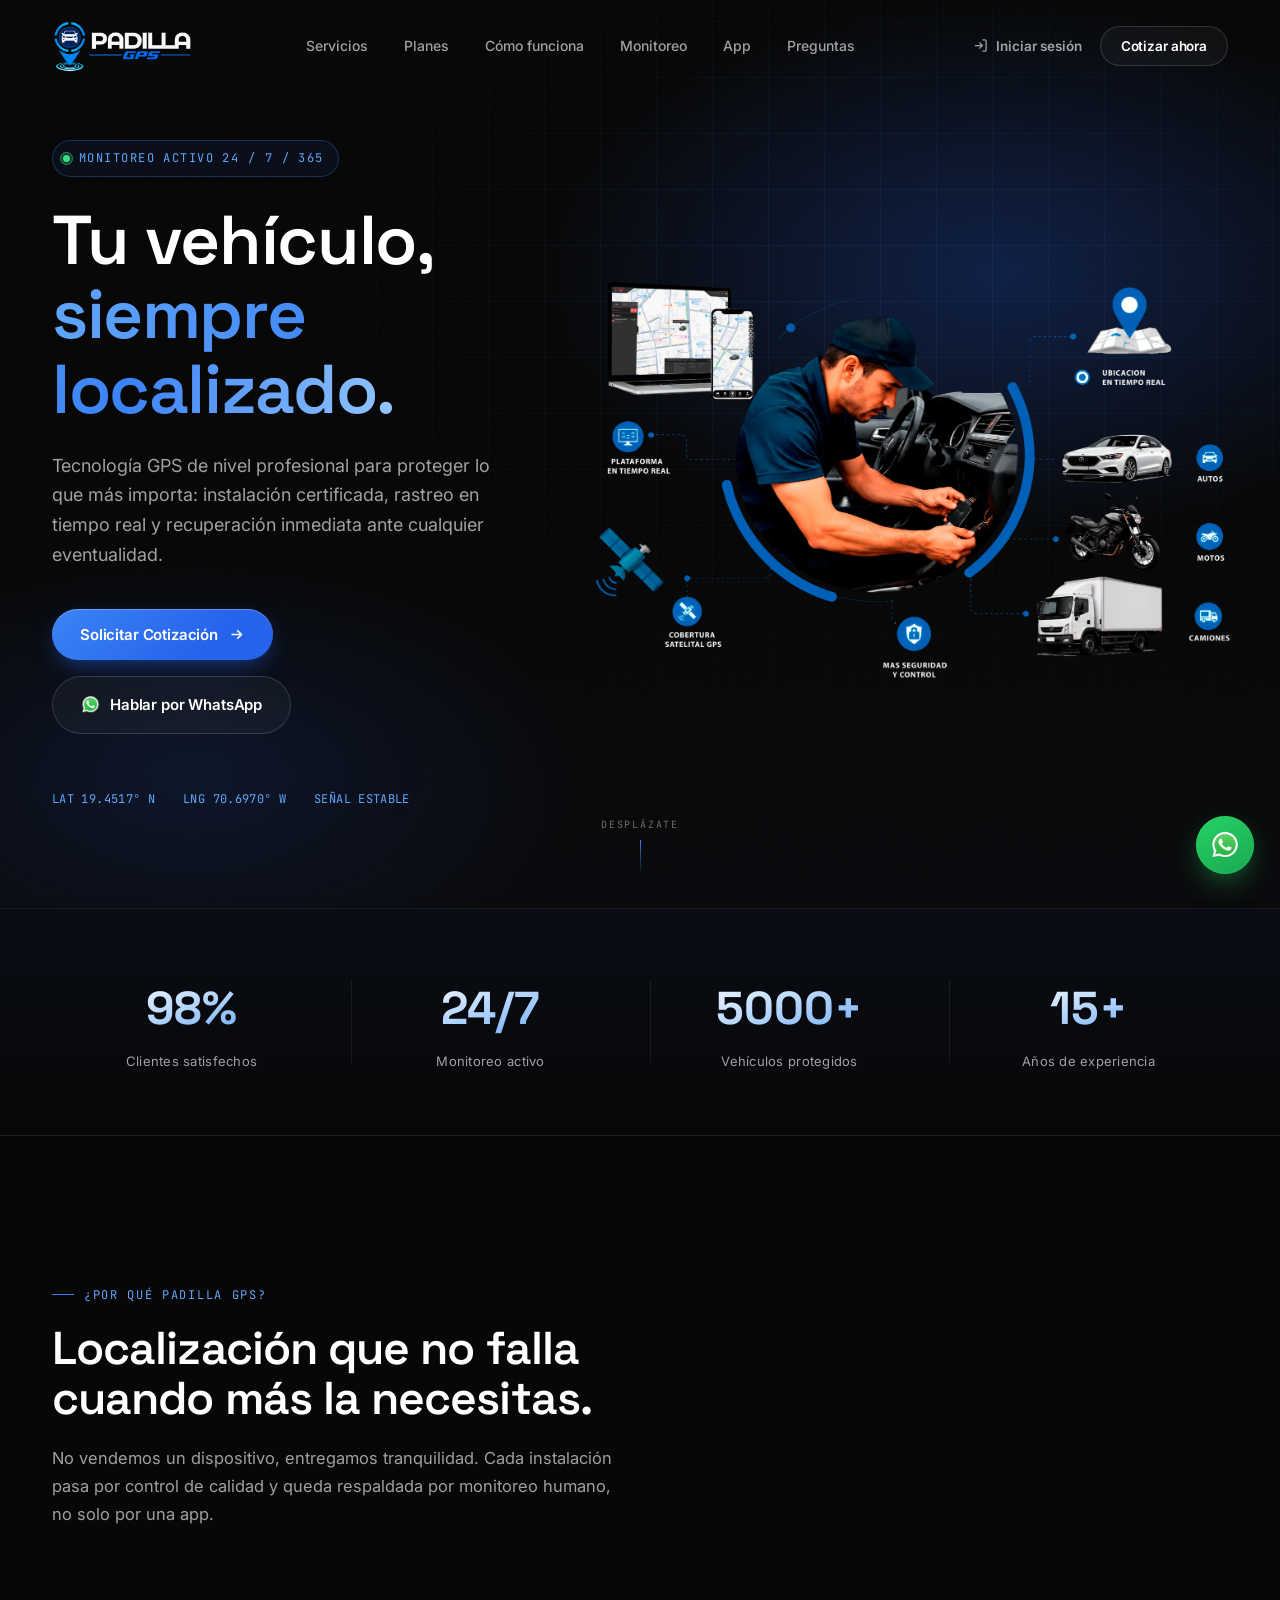
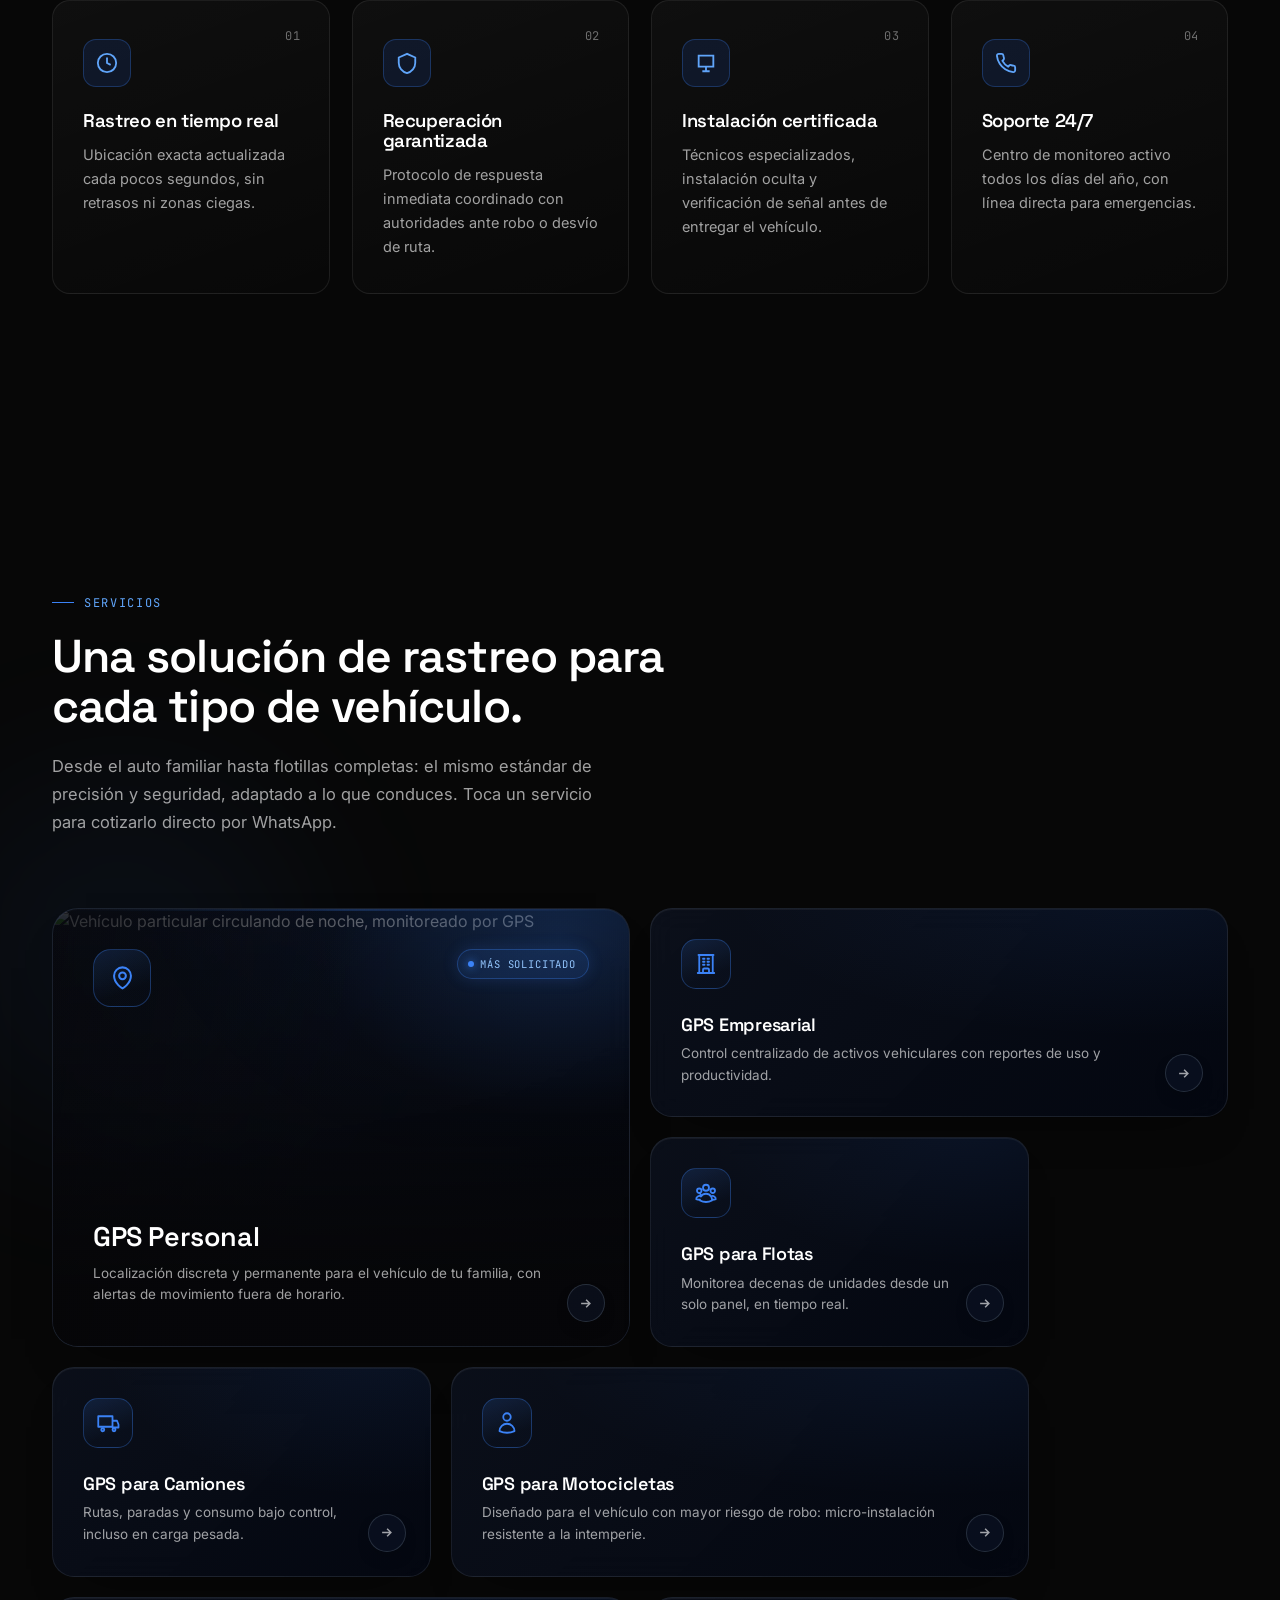
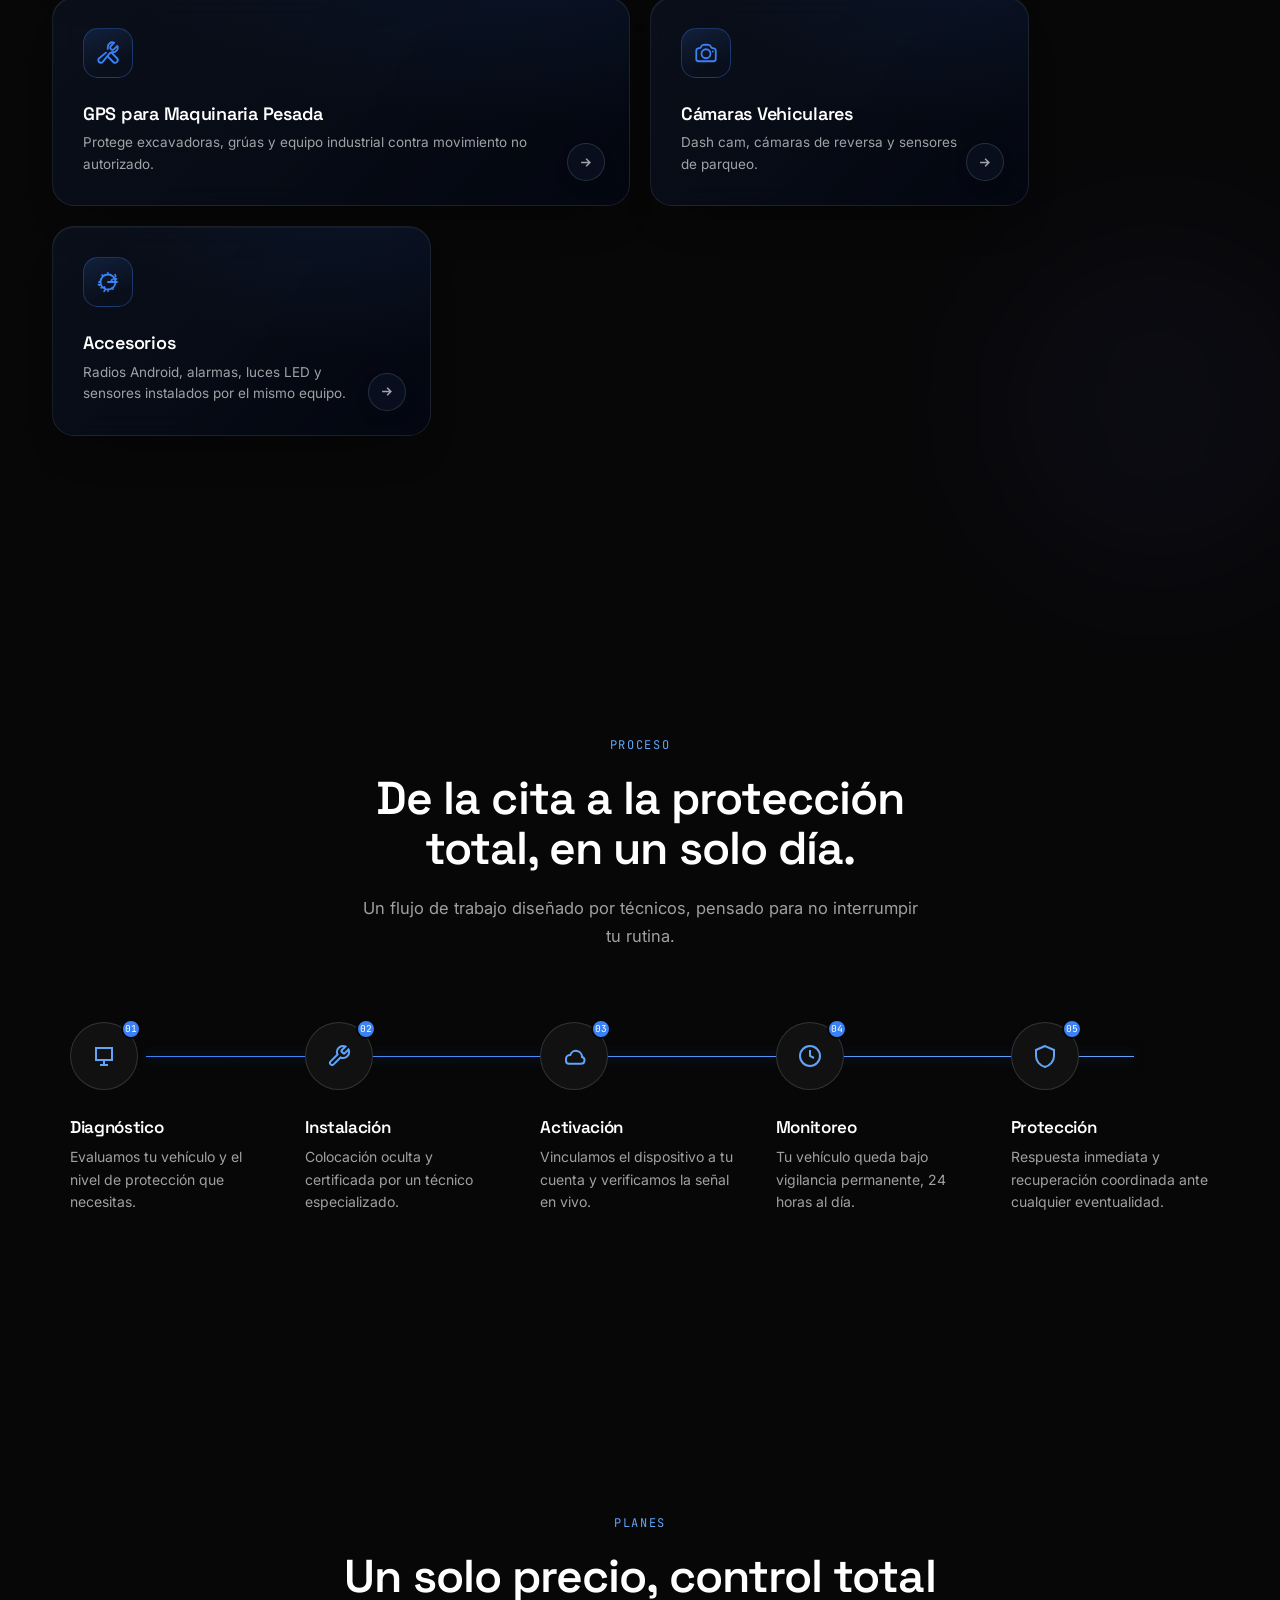
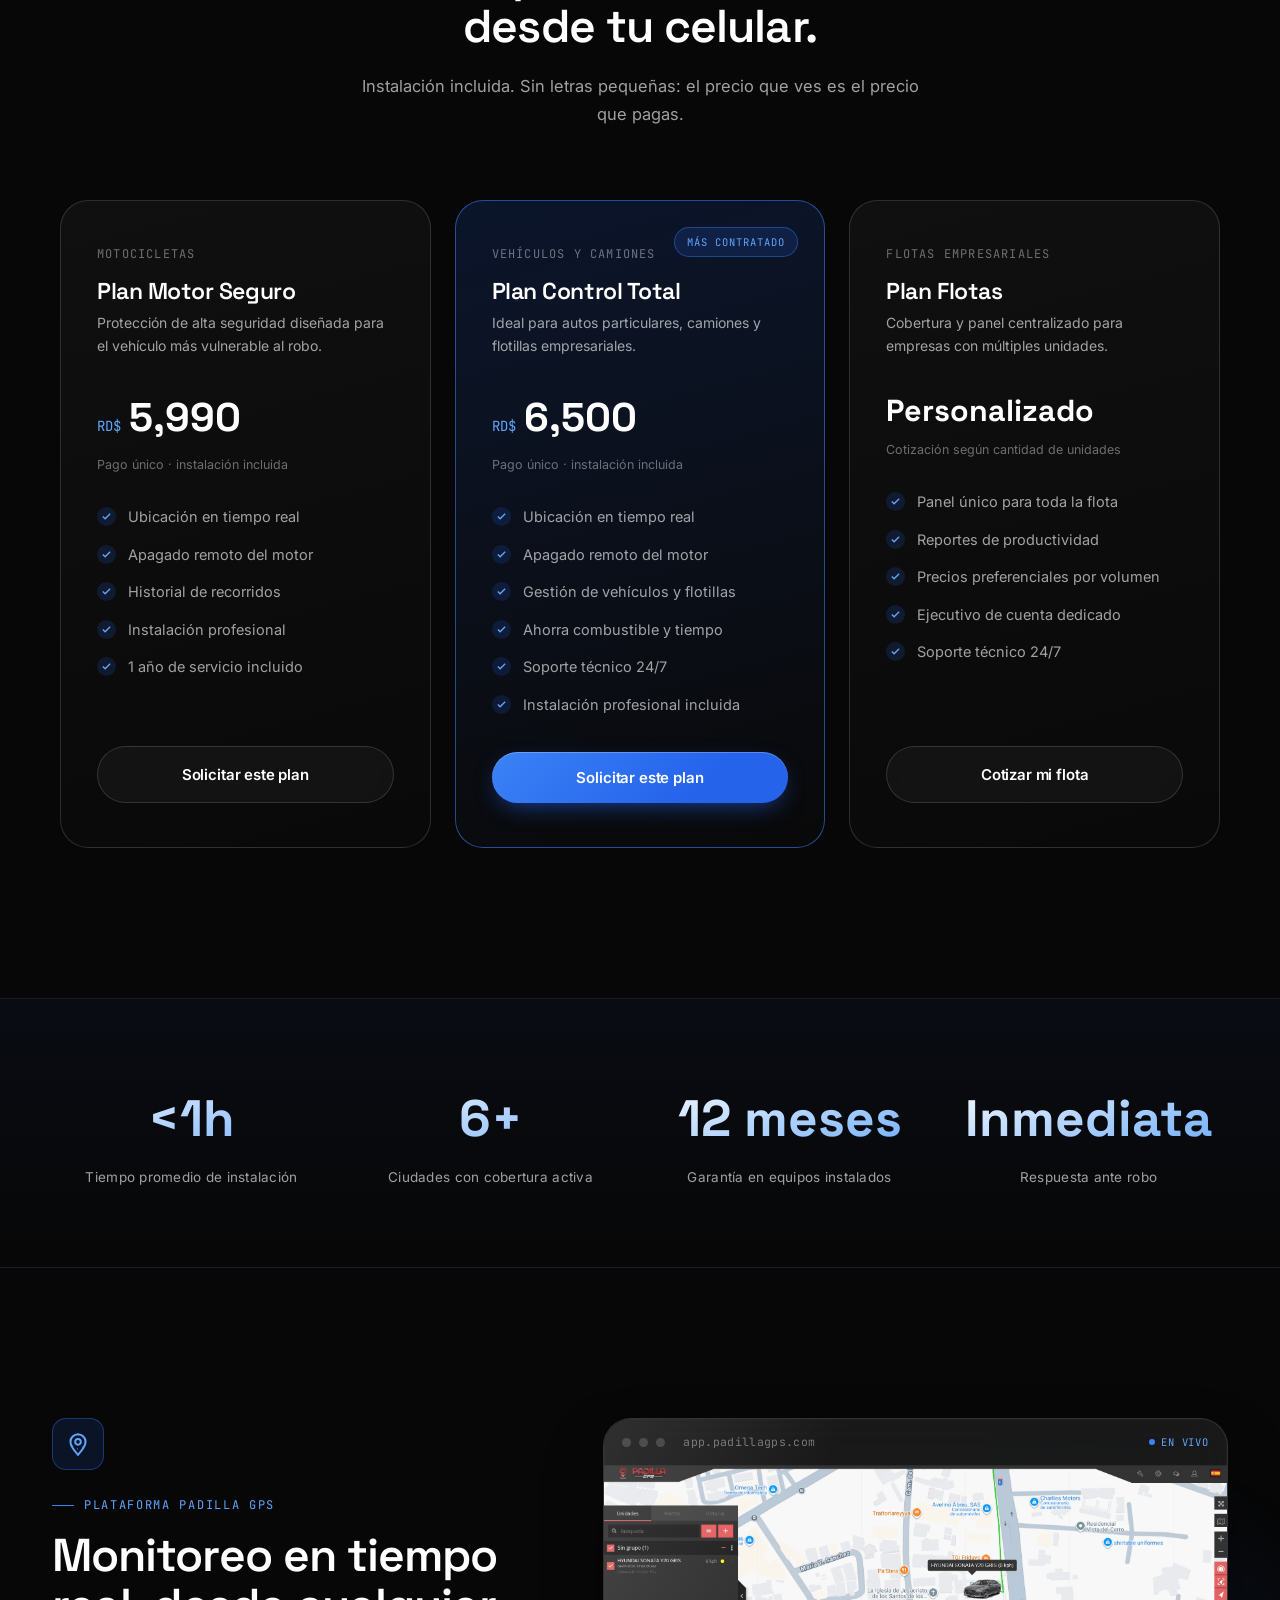
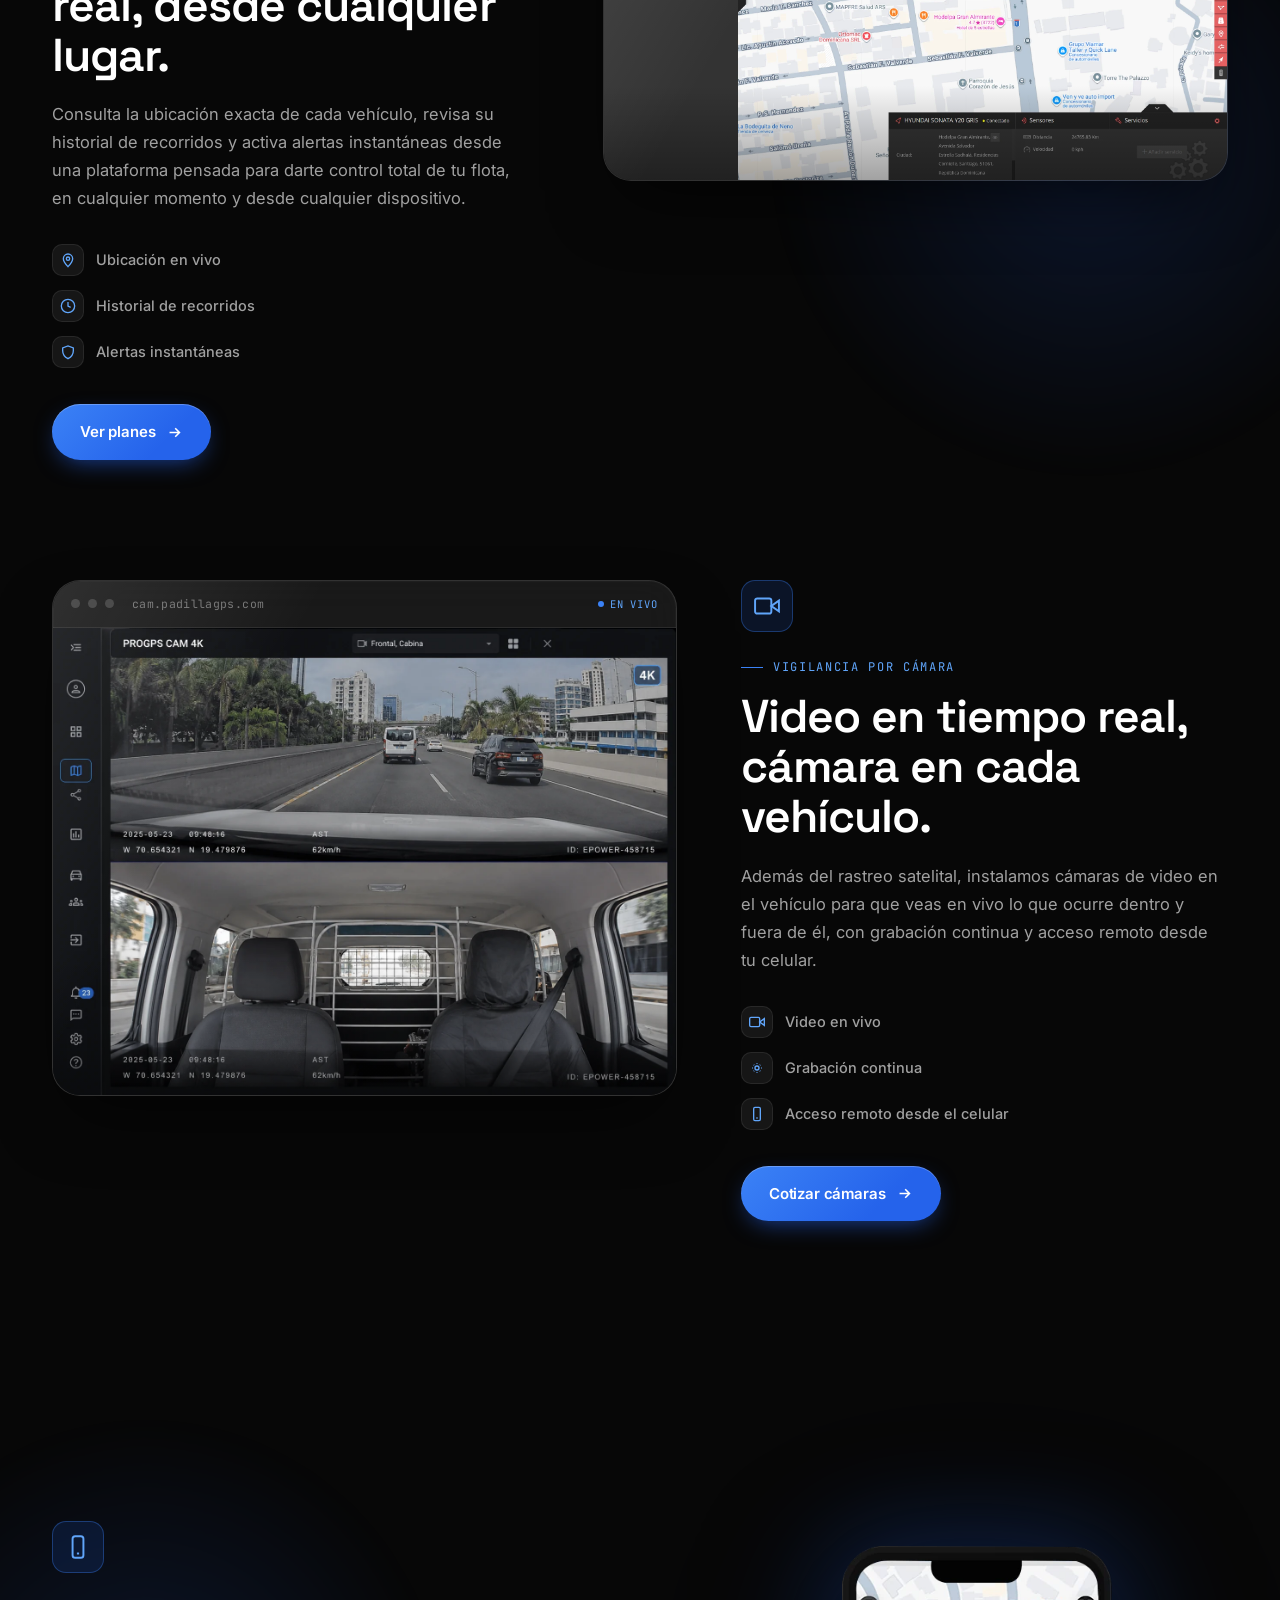
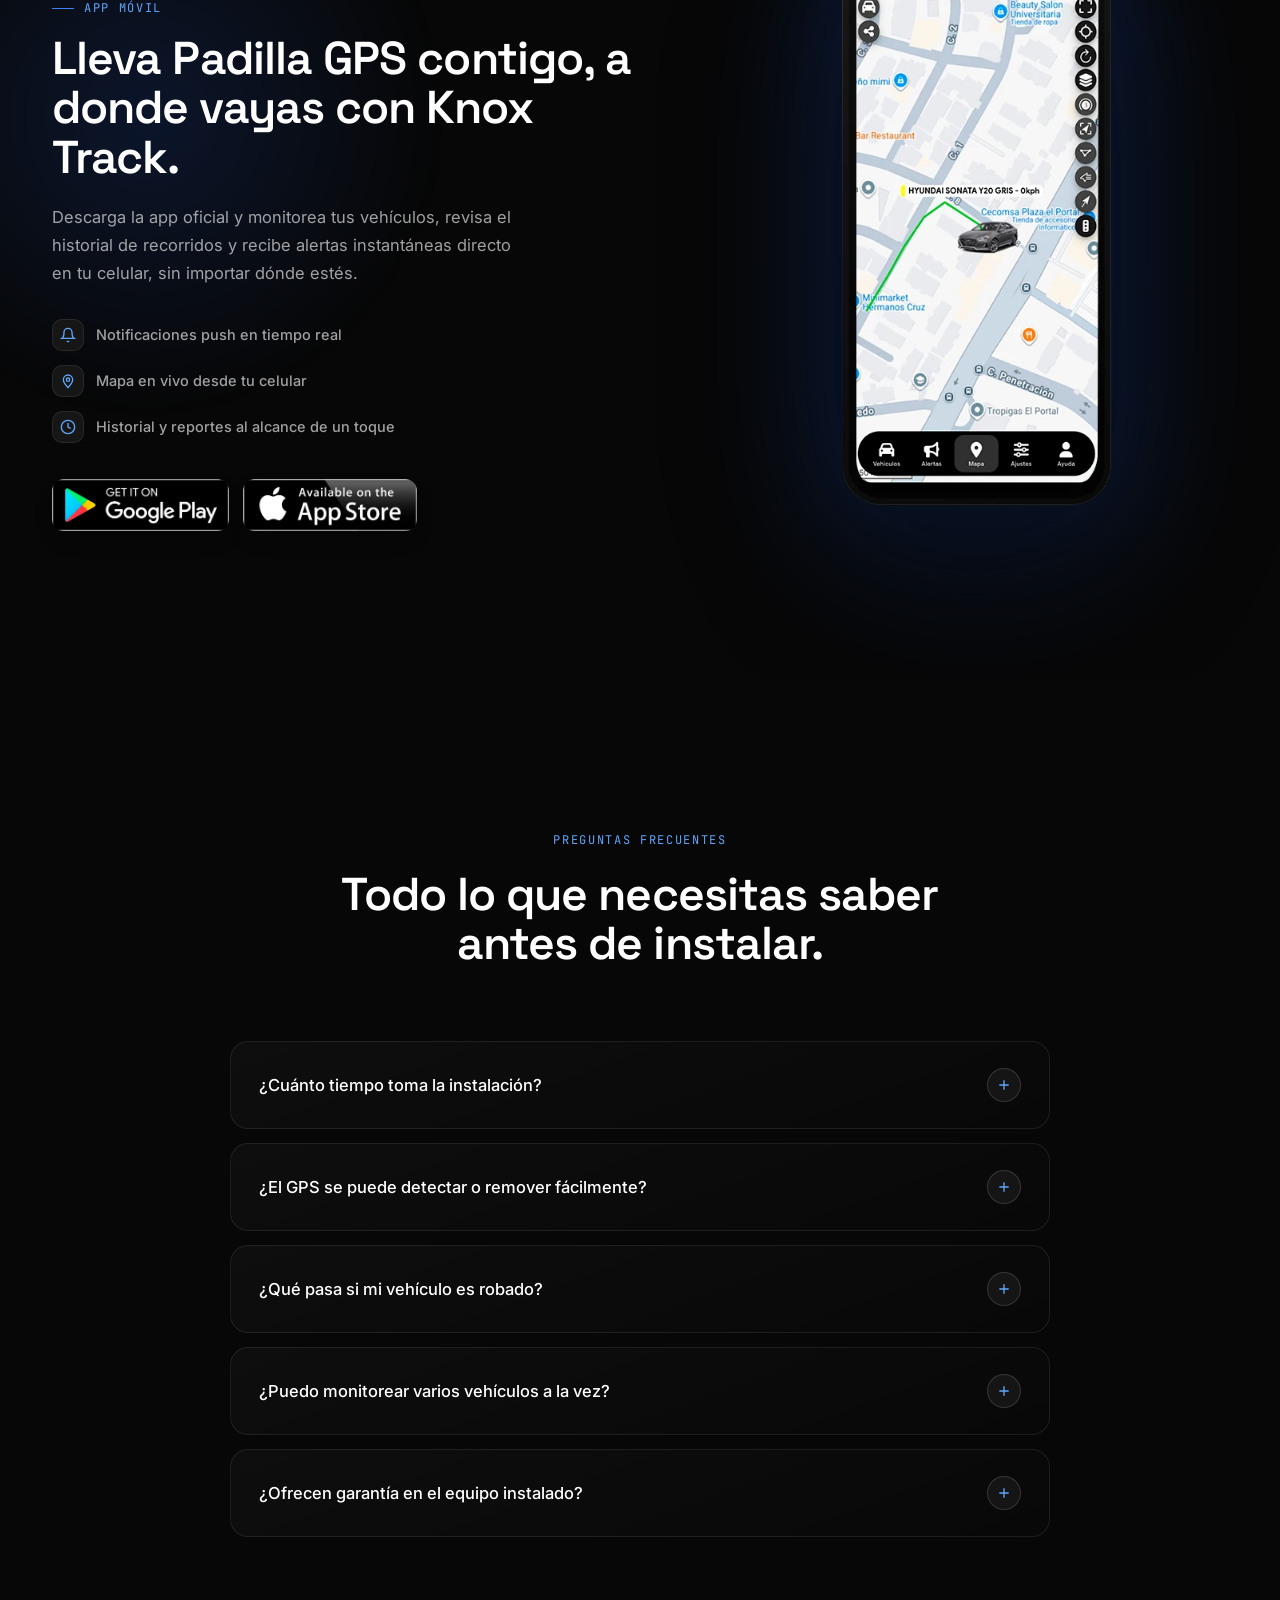
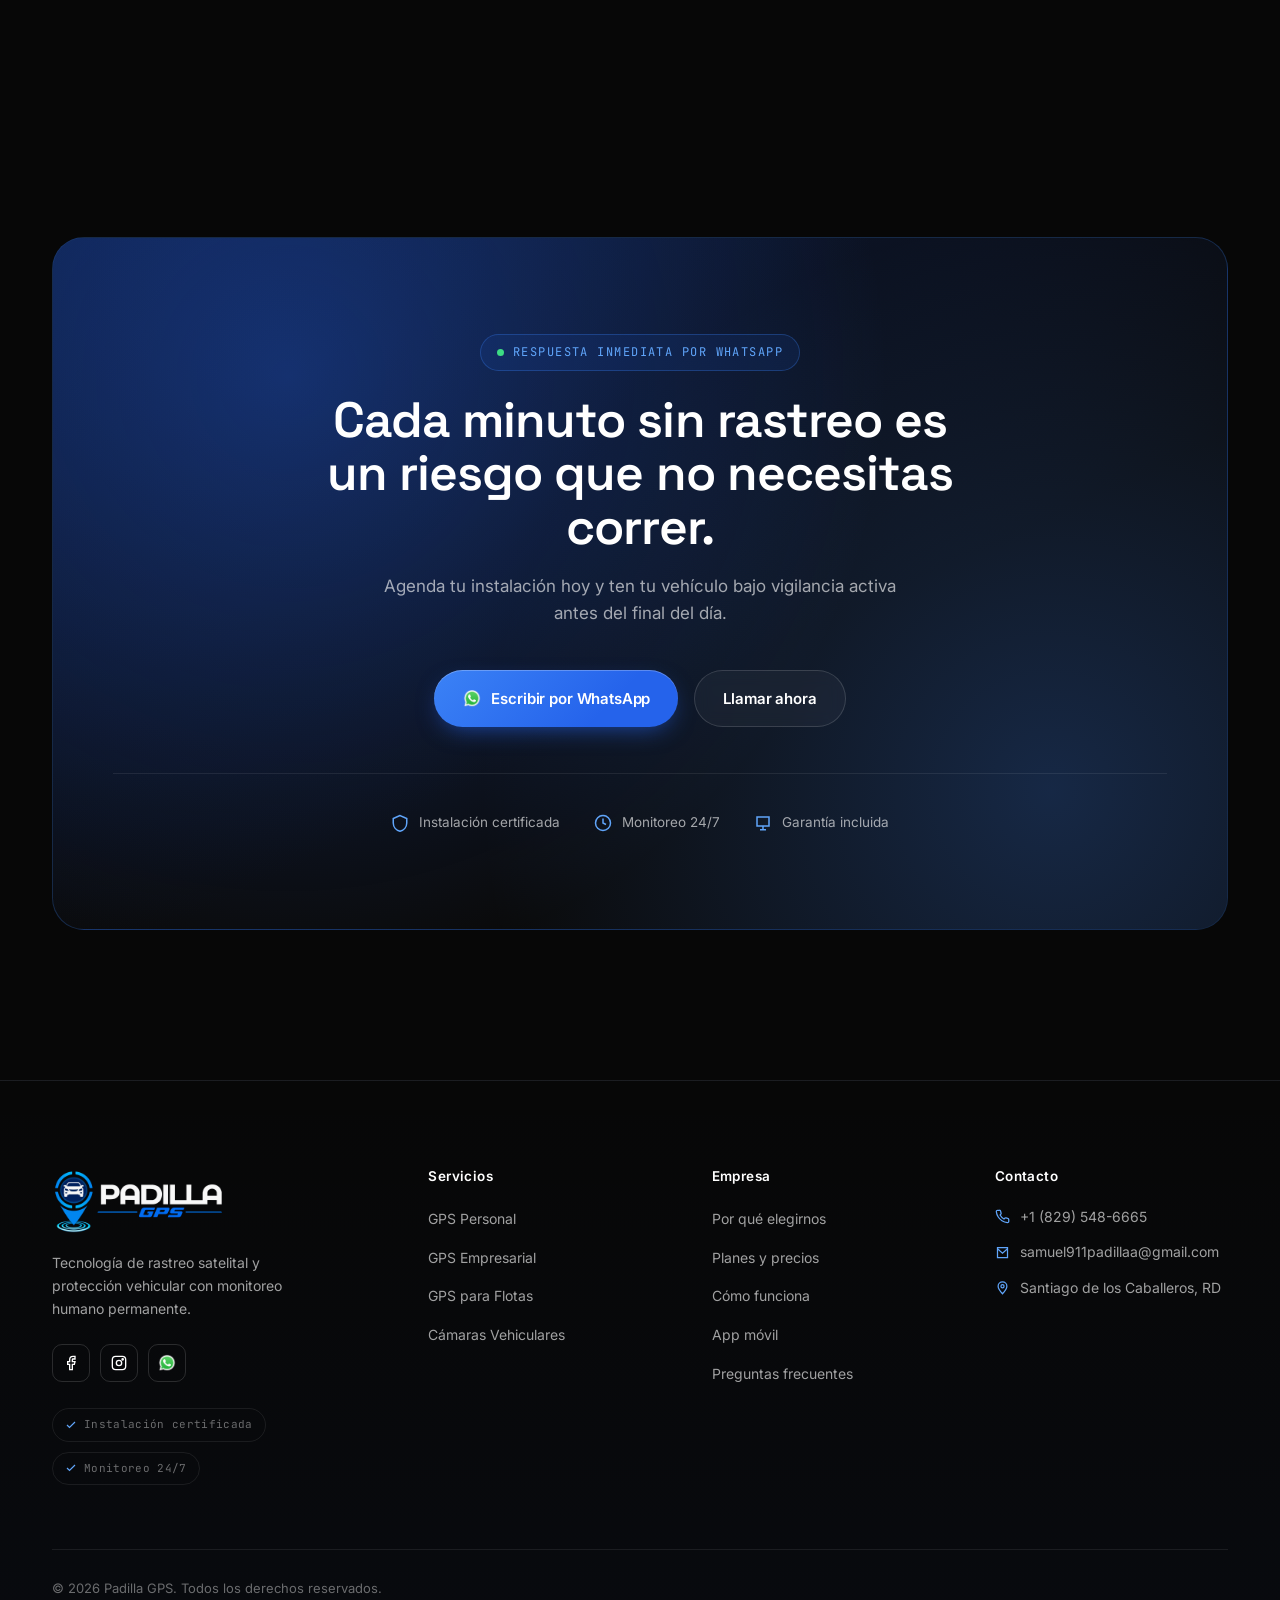
==== commit 30cd1c41: "Add files via upload" ====
--- a/index.html
+++ b/index.html
@@ -5,6 +5,7 @@
 <meta name="viewport" content="width=device-width, initial-scale=1.0, maximum-scale=1.0, user-scalable=no, viewport-fit=cover">
 <title>Padilla GPS — Rastreo satelital y protección vehicular en tiempo real</title>
 <meta name="description" content="Padilla GPS instala y monitorea sistemas de rastreo satelital para vehículos particulares, flotillas, camiones, motocicletas y maquinaria pesada. Localización en tiempo real, 24/7, con recuperación garantizada.">
+<link rel="canonical" href="https://padillagps.com/">
 <meta name="theme-color" content="#070707">
 
 <!-- Favicon: pestaña del navegador, resultados de Google y accesos directos -->
@@ -45,7 +46,7 @@
 <header id="siteHeader">
   <div class="container nav">
     <a href="#top" class="brand">
-      <img src="images/logo.png" alt="Padilla GPS" class="brand-logo">
+      <img src="images/logo.webp" alt="Padilla GPS" class="brand-logo">
     </a>
 
     <nav class="nav-links" id="navLinks">
@@ -86,7 +87,7 @@
           <svg viewBox="0 0 24 24" fill="none" stroke="currentColor" stroke-width="2.2"><path d="M5 12h14M13 6l6 6-6 6"/></svg>
         </button>
         <a href="https://wa.me/18295486665?text=%C2%A1Hola%21%20%F0%9F%91%8B%20Quiero%20cotizar%20la%20instalaci%C3%B3n%20de%20un%20GPS%20con%20Padilla%20GPS%20%F0%9F%9B%B0%EF%B8%8F%F0%9F%9A%97.%20%C2%BFMe%20pueden%20dar%20m%C3%A1s%20informaci%C3%B3n%20sobre%20precios%20y%20planes%3F%20%F0%9F%93%8D%E2%9C%85" target="_blank" rel="noopener" class="btn btn-ghost">
-          <img src="images/ico.png" alt="WhatsApp" class="wa-icon-inline">
+          <img src="images/ico.webp" alt="WhatsApp" class="wa-icon-inline">
           Hablar por WhatsApp
         </a>
       </div>
@@ -99,7 +100,7 @@
     </div>
 
     <div class="hud reveal" aria-hidden="true">
-      <img src="images/portada.png" alt="Padilla GPS — servicio de rastreo satelital" class="hud-photo">
+      <img src="images/portada.webp" alt="Padilla GPS — servicio de rastreo satelital" class="hud-photo">
     </div>
   </div>
 
@@ -423,7 +424,7 @@
             <span class="monitor-live mono"><span class="monitor-live-dot"></span>EN VIVO</span>
           </div>
           <div class="monitor-frame-img">
-            <img src="images/knox.png" alt="Plataforma Padilla GPS mostrando el monitoreo en tiempo real de un vehículo" width="1917" height="967">
+            <img src="images/knox.webp" alt="Plataforma Padilla GPS mostrando el monitoreo en tiempo real de un vehículo" width="1917" height="967">
           </div>
         </div>
       </div>
@@ -440,7 +441,7 @@
             <span class="monitor-live mono"><span class="monitor-live-dot"></span>EN VIVO</span>
           </div>
           <div class="monitor-frame-img">
-            <img src="images/webcam.png" alt="Cámara de vigilancia instalada en un vehículo, transmisión de video en tiempo real" loading="lazy" width="1448" height="1086">
+            <img src="images/webcam.webp" alt="Cámara de vigilancia instalada en un vehículo, transmisión de video en tiempo real" loading="lazy" width="1448" height="1086">
           </div>
         </div>
       </div>
@@ -491,17 +492,17 @@
 
         <div class="store-badges">
           <a href="https://play.google.com/store/apps/details?id=com.knoxgps.app&hl=es_DO&gl=US" target="_blank" rel="noopener" class="store-badge" aria-label="Descargar en Google Play">
-            <img src="images/play-store.png" alt="Disponible en Google Play" loading="lazy">
+            <img src="images/play-store.webp" alt="Disponible en Google Play" loading="lazy">
           </a>
           <a href="https://apps.apple.com/us/app/knox-track/id6466385571" target="_blank" rel="noopener" class="store-badge" aria-label="Descargar en App Store">
-            <img src="images/app-store.png" alt="Disponible en App Store" loading="lazy">
+            <img src="images/app-store.webp" alt="Disponible en App Store" loading="lazy">
           </a>
         </div>
       </div>
 
       <div class="app-visual reveal-right">
         <div class="phone-mock">
-          <img src="images/mockup-telefono.png" alt="App Knox Track de Padilla GPS abierta en un teléfono, mostrando el mapa en vivo" class="phone-mock-img">
+          <img src="images/mockup-telefono.webp" alt="App Knox Track de Padilla GPS abierta en un teléfono, mostrando el mapa en vivo" class="phone-mock-img">
         </div>
       </div>
 
@@ -562,7 +563,7 @@
       <p>Agenda tu instalación hoy y ten tu vehículo bajo vigilancia activa antes del final del día.</p>
       <div class="cta-actions">
         <a href="https://wa.me/18295486665?text=%C2%A1Hola%21%20%F0%9F%91%8B%20Quiero%20agendar%20mi%20instalaci%C3%B3n%20de%20GPS%20con%20Padilla%20GPS%20hoy%20mismo%20%F0%9F%9B%B0%EF%B8%8F%F0%9F%9A%A8.%20%C2%BFC%C3%B3mo%20empezamos%3F%20%E2%9C%85" target="_blank" rel="noopener" class="btn btn-primary">
-          <img src="images/ico.png" alt="WhatsApp" class="wa-icon-inline">
+          <img src="images/ico.webp" alt="WhatsApp" class="wa-icon-inline">
           Escribir por WhatsApp
         </a>
         <a href="tel:+118295486665" class="btn btn-ghost">Llamar ahora</a>
@@ -582,13 +583,13 @@
     <div class="footer-top">
       <div class="footer-brand">
         <div class="brand">
-          <img src="images/logo.png" alt="Padilla GPS" class="brand-logo">
+          <img src="images/logo.webp" alt="Padilla GPS" class="brand-logo">
         </div>
         <p>Tecnología de rastreo satelital y protección vehicular con monitoreo humano permanente.</p>
         <div class="footer-social">
           <a href="https://www.facebook.com/profile.php?id=61561187117105&amp;locale=es_LA" target="_blank" rel="noopener" aria-label="Facebook"><svg viewBox="0 0 24 24" fill="none" stroke="currentColor" stroke-width="2"><path d="M18 2h-3a5 5 0 0 0-5 5v3H7v4h3v8h4v-8h3l1-4h-4V7a1 1 0 0 1 1-1h3z"/></svg></a>
           <a href="https://www.instagram.com/padillagps031?utm_source=ig_web_button_share_sheet&amp;igsh=ZDNlZDc0MzIxNw==" target="_blank" rel="noopener" aria-label="Instagram"><svg viewBox="0 0 24 24" fill="none" stroke="currentColor" stroke-width="2"><rect x="2" y="2" width="20" height="20" rx="5"/><circle cx="12" cy="12" r="4"/><circle cx="17.5" cy="6.5" r="1"/></svg></a>
-          <a href="https://wa.me/18295486665?text=%C2%A1Hola%21%20%F0%9F%91%8B%20Quiero%20cotizar%20la%20instalaci%C3%B3n%20de%20un%20GPS%20con%20Padilla%20GPS%20%F0%9F%9B%B0%EF%B8%8F%F0%9F%9A%97.%20%C2%BFMe%20pueden%20dar%20m%C3%A1s%20informaci%C3%B3n%20sobre%20precios%20y%20planes%3F%20%F0%9F%93%8D%E2%9C%85" target="_blank" rel="noopener" aria-label="WhatsApp"><img src="images/ico.png" alt="WhatsApp"></a>
+          <a href="https://wa.me/18295486665?text=%C2%A1Hola%21%20%F0%9F%91%8B%20Quiero%20cotizar%20la%20instalaci%C3%B3n%20de%20un%20GPS%20con%20Padilla%20GPS%20%F0%9F%9B%B0%EF%B8%8F%F0%9F%9A%97.%20%C2%BFMe%20pueden%20dar%20m%C3%A1s%20informaci%C3%B3n%20sobre%20precios%20y%20planes%3F%20%F0%9F%93%8D%E2%9C%85" target="_blank" rel="noopener" aria-label="WhatsApp"><img src="images/ico.webp" alt="WhatsApp"></a>
         </div>
         <div class="footer-badges">
           <span class="footer-badge"><svg viewBox="0 0 24 24" fill="none" stroke="currentColor" stroke-width="2.4"><path d="M20 6 9 17l-5-5"/></svg>Instalación certificada</span>
@@ -631,7 +632,7 @@
 
 
 <a href="https://wa.me/18295486665?text=%C2%A1Hola%21%20%F0%9F%91%8B%20Quiero%20agendar%20mi%20instalaci%C3%B3n%20de%20GPS%20con%20Padilla%20GPS%20hoy%20mismo%20%F0%9F%9B%B0%EF%B8%8F%F0%9F%9A%A8.%20%C2%BFC%C3%B3mo%20empezamos%3F%20%E2%9C%85" target="_blank" rel="noopener" class="wa-float" aria-label="Escribir por WhatsApp">
-  <img src="images/ico.png" alt="WhatsApp">
+  <img src="images/ico.webp" alt="WhatsApp">
 </a>
 
 <!-- ============================================================ MODAL: COTIZADOR ============================================================ -->
@@ -648,7 +649,7 @@
     </div>
 
     <a href="https://wa.me/18295486665?text=%C2%A1Hola%21%20%F0%9F%91%8B%20Quiero%20cotizar%20la%20instalaci%C3%B3n%20de%20un%20GPS%20con%20Padilla%20GPS%20%F0%9F%9B%B0%EF%B8%8F%F0%9F%9A%97.%20%C2%BFMe%20pueden%20dar%20m%C3%A1s%20informaci%C3%B3n%20sobre%20precios%20y%20planes%3F%20%F0%9F%93%8D%E2%9C%85" target="_blank" rel="noopener" class="quote-skip">
-      <img src="images/ico.png" alt="" class="wa-icon-inline">
+      <img src="images/ico.webp" alt="" class="wa-icon-inline">
       <span>Prefiero saltar esto y hablar directo por WhatsApp</span>
       <svg viewBox="0 0 24 24" fill="none" stroke="currentColor" stroke-width="2.4"><path d="M5 12h14M13 6l6 6-6 6"/></svg>
     </a>
@@ -686,7 +687,7 @@
 
       <button type="submit" class="btn btn-primary quote-submit">
         Enviar cotización por WhatsApp
-        <img src="images/ico.png" alt="" class="wa-icon-inline">
+        <img src="images/ico.webp" alt="" class="wa-icon-inline">
       </button>
     </form>
   </div>
--- a/css/style.css
+++ b/css/style.css
@@ -29,7 +29,8 @@
 }
 
 *{margin:0;padding:0;box-sizing:border-box;}
-html{scroll-behavior:smooth;}
+html{scroll-behavior:smooth; touch-action:pan-x pan-y; -webkit-text-size-adjust:100%; text-size-adjust:100%;}
+body{touch-action:pan-x pan-y;}
 @media (prefers-reduced-motion: reduce){
   html{scroll-behavior:auto;}
   *{animation-duration:.001ms !important; animation-iteration-count:1 !important; transition-duration:.001ms !important;}
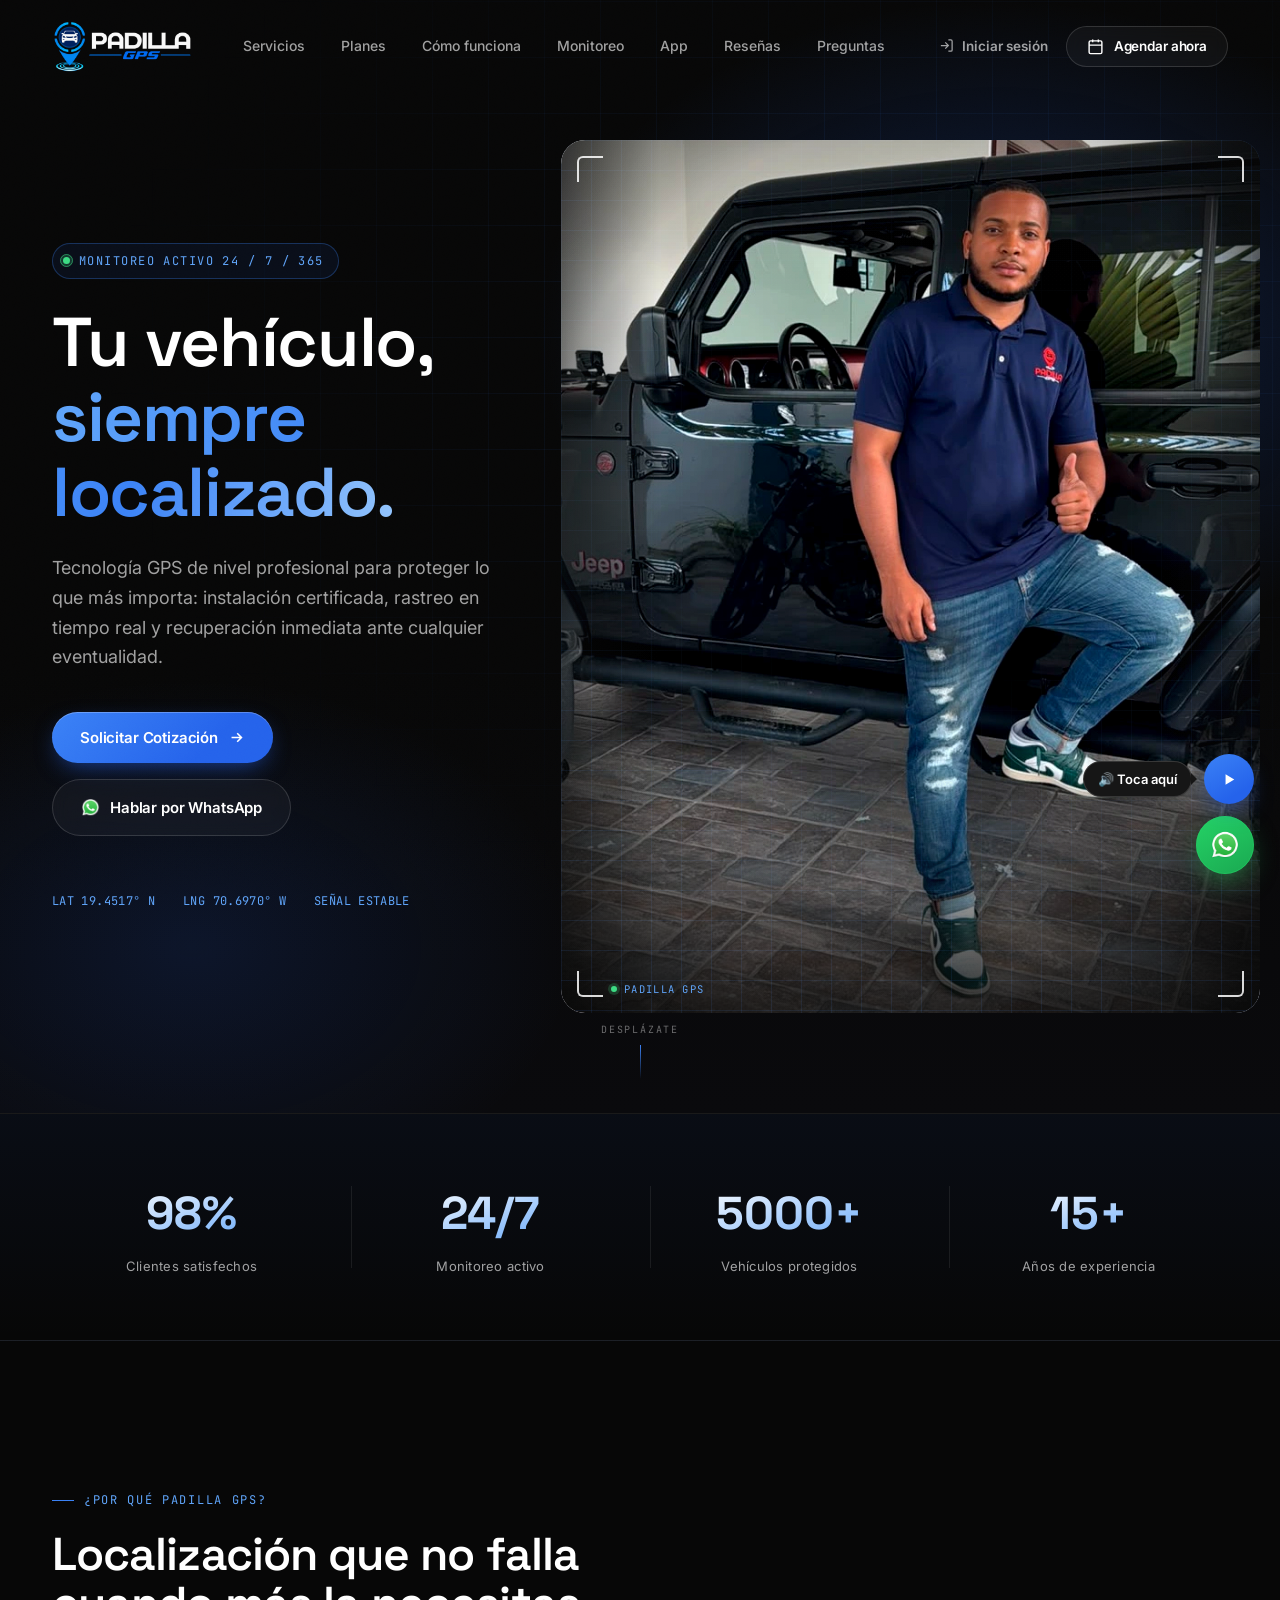
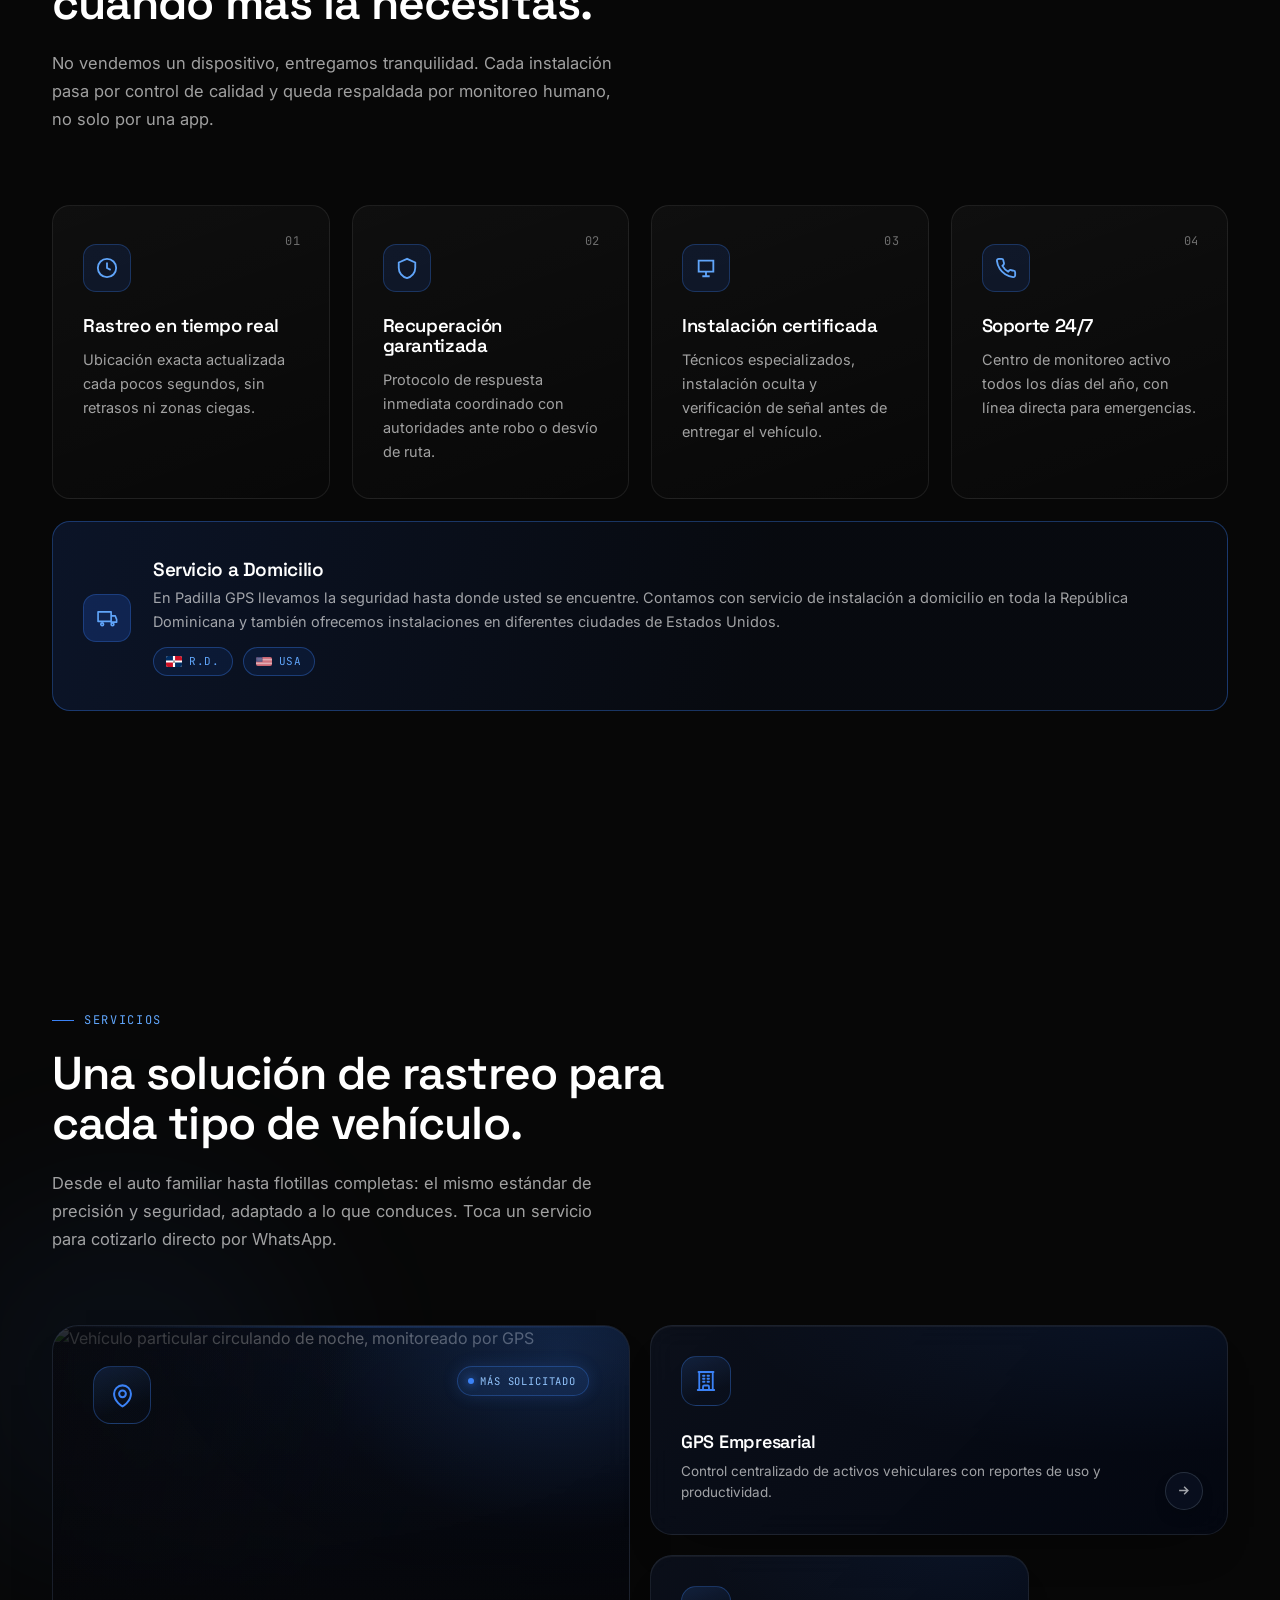
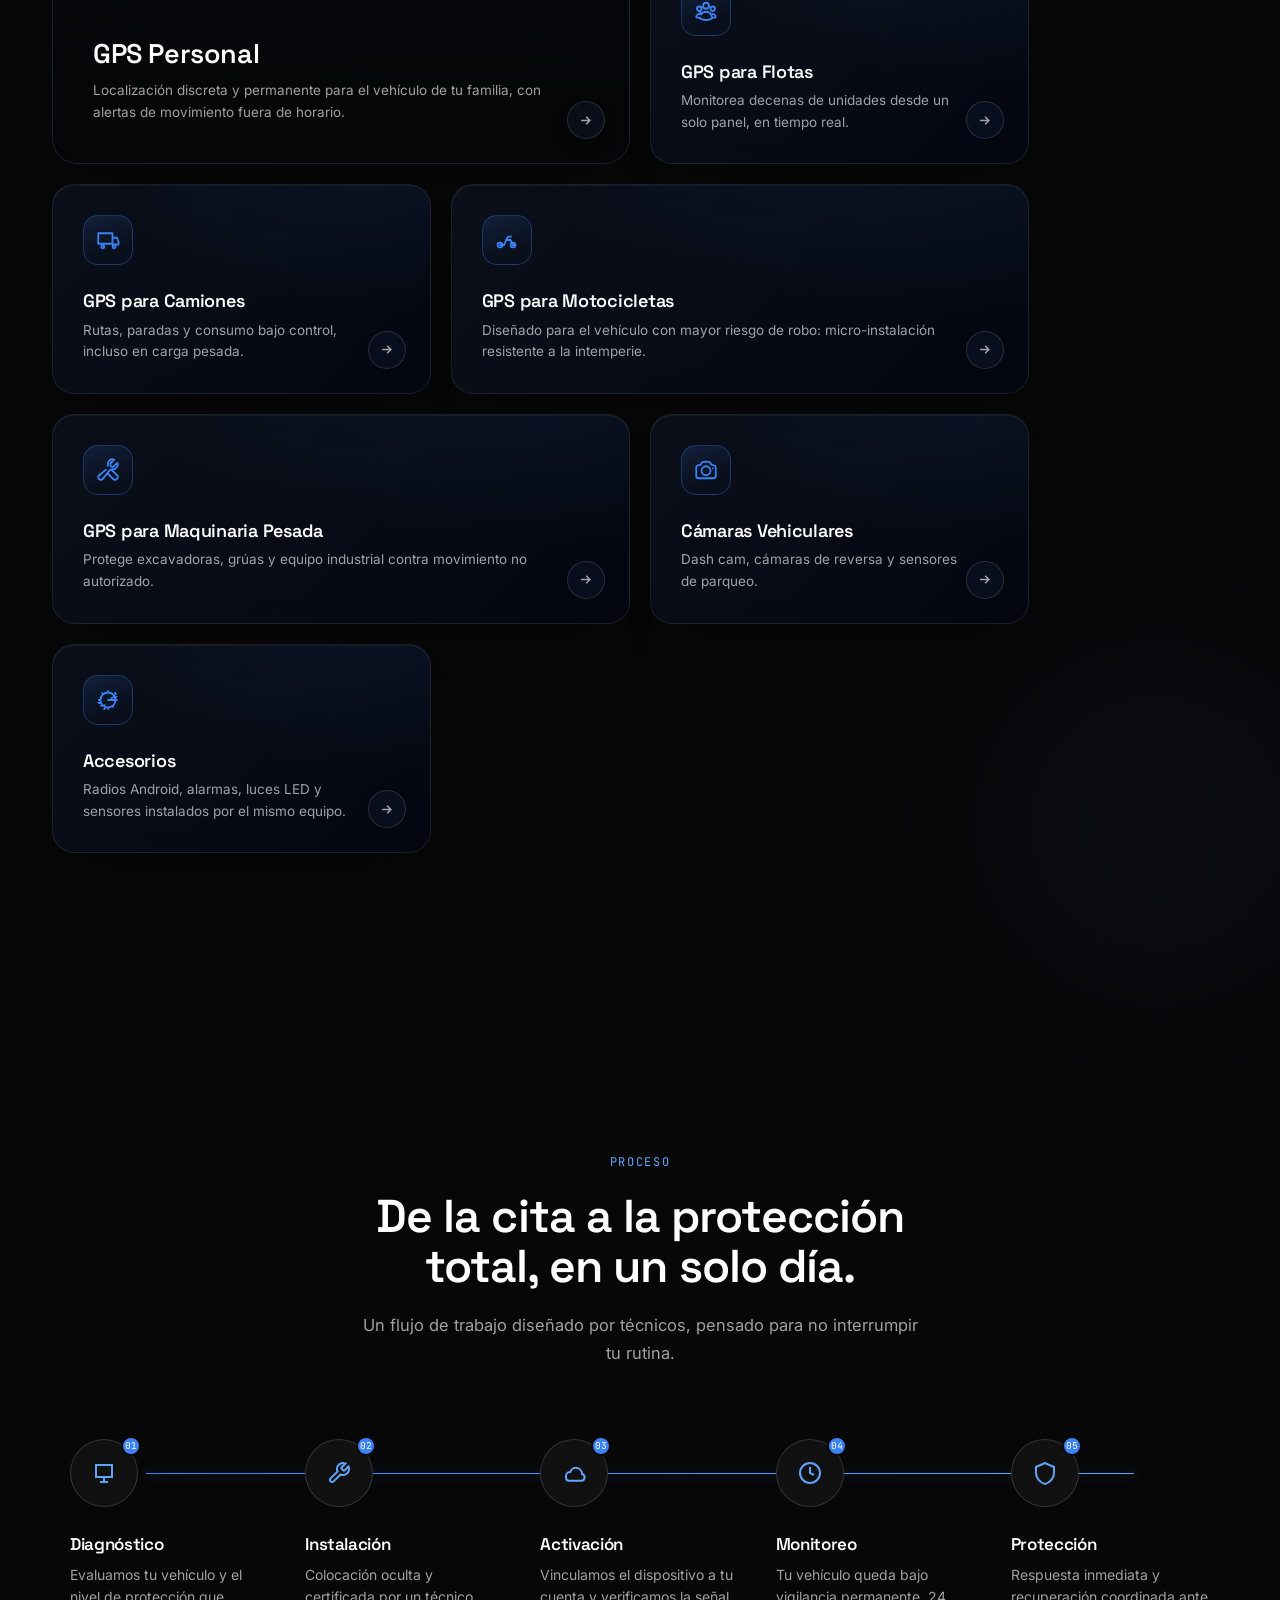
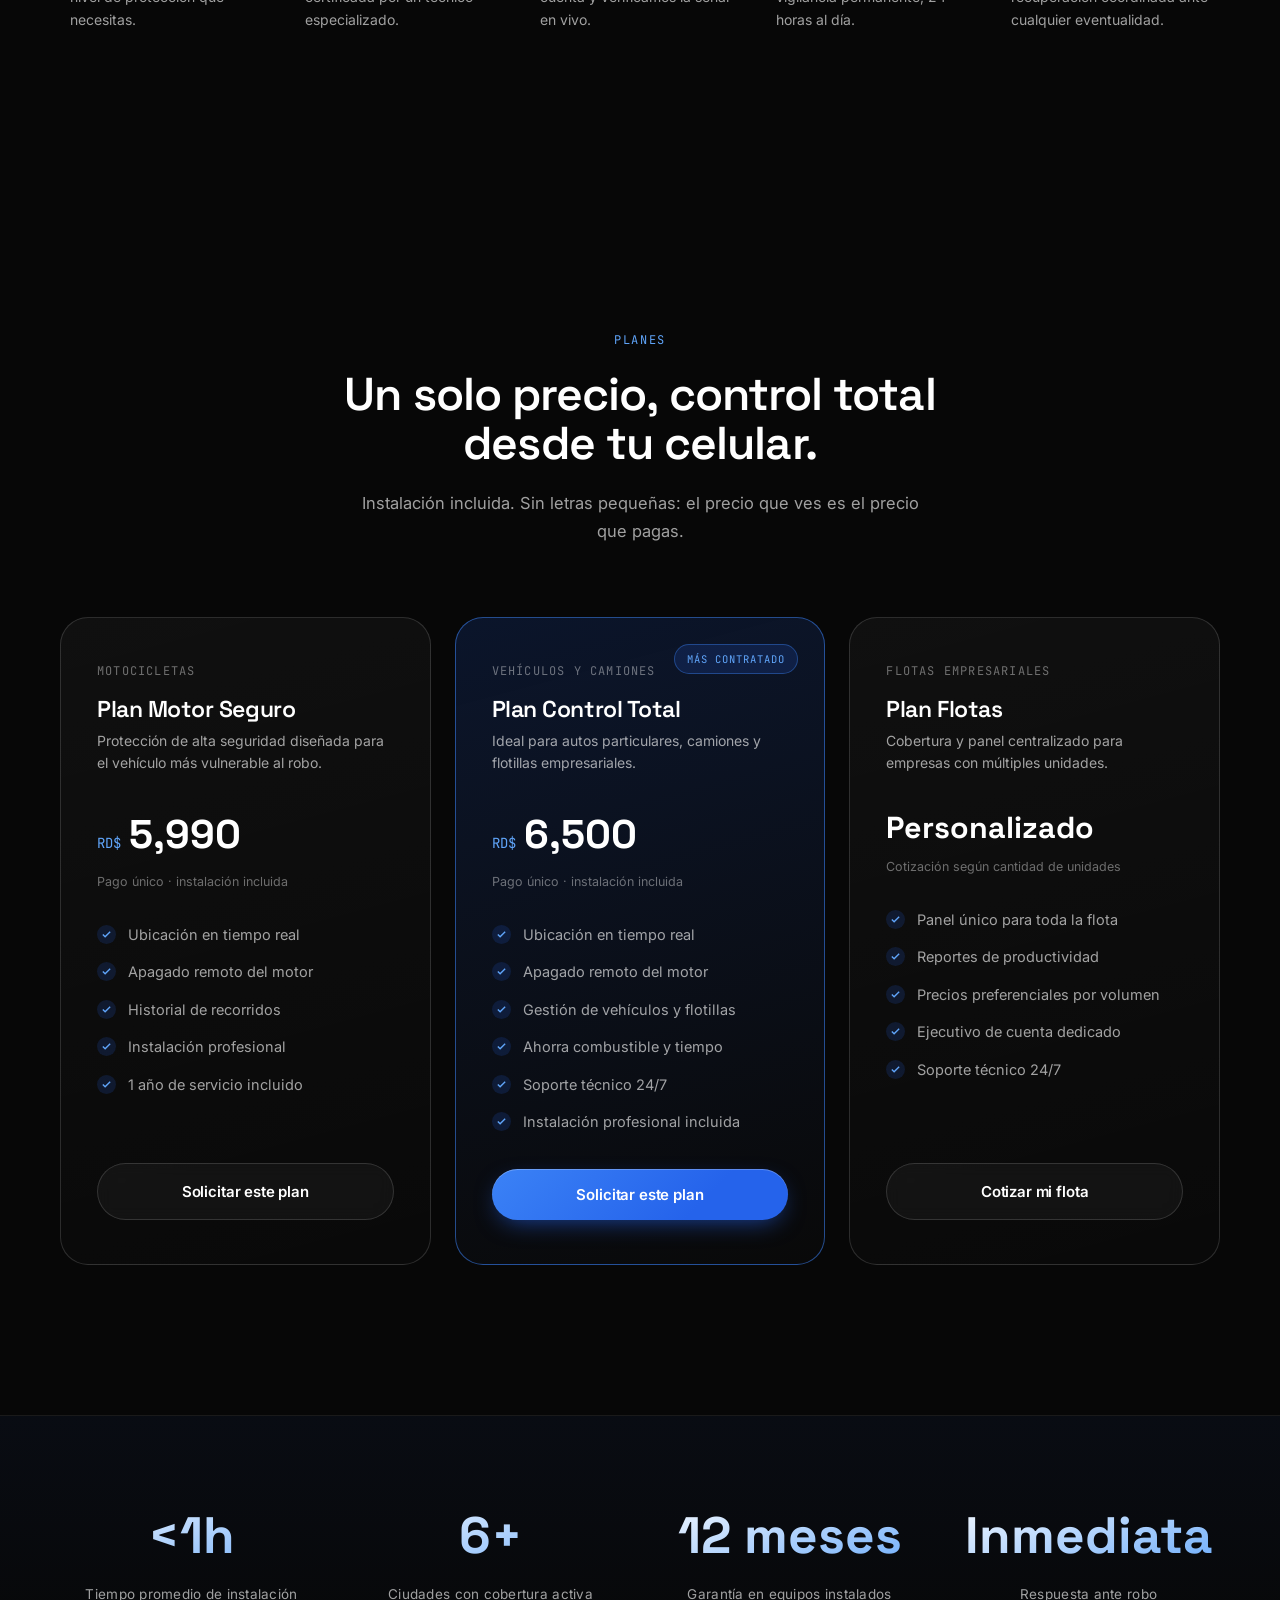
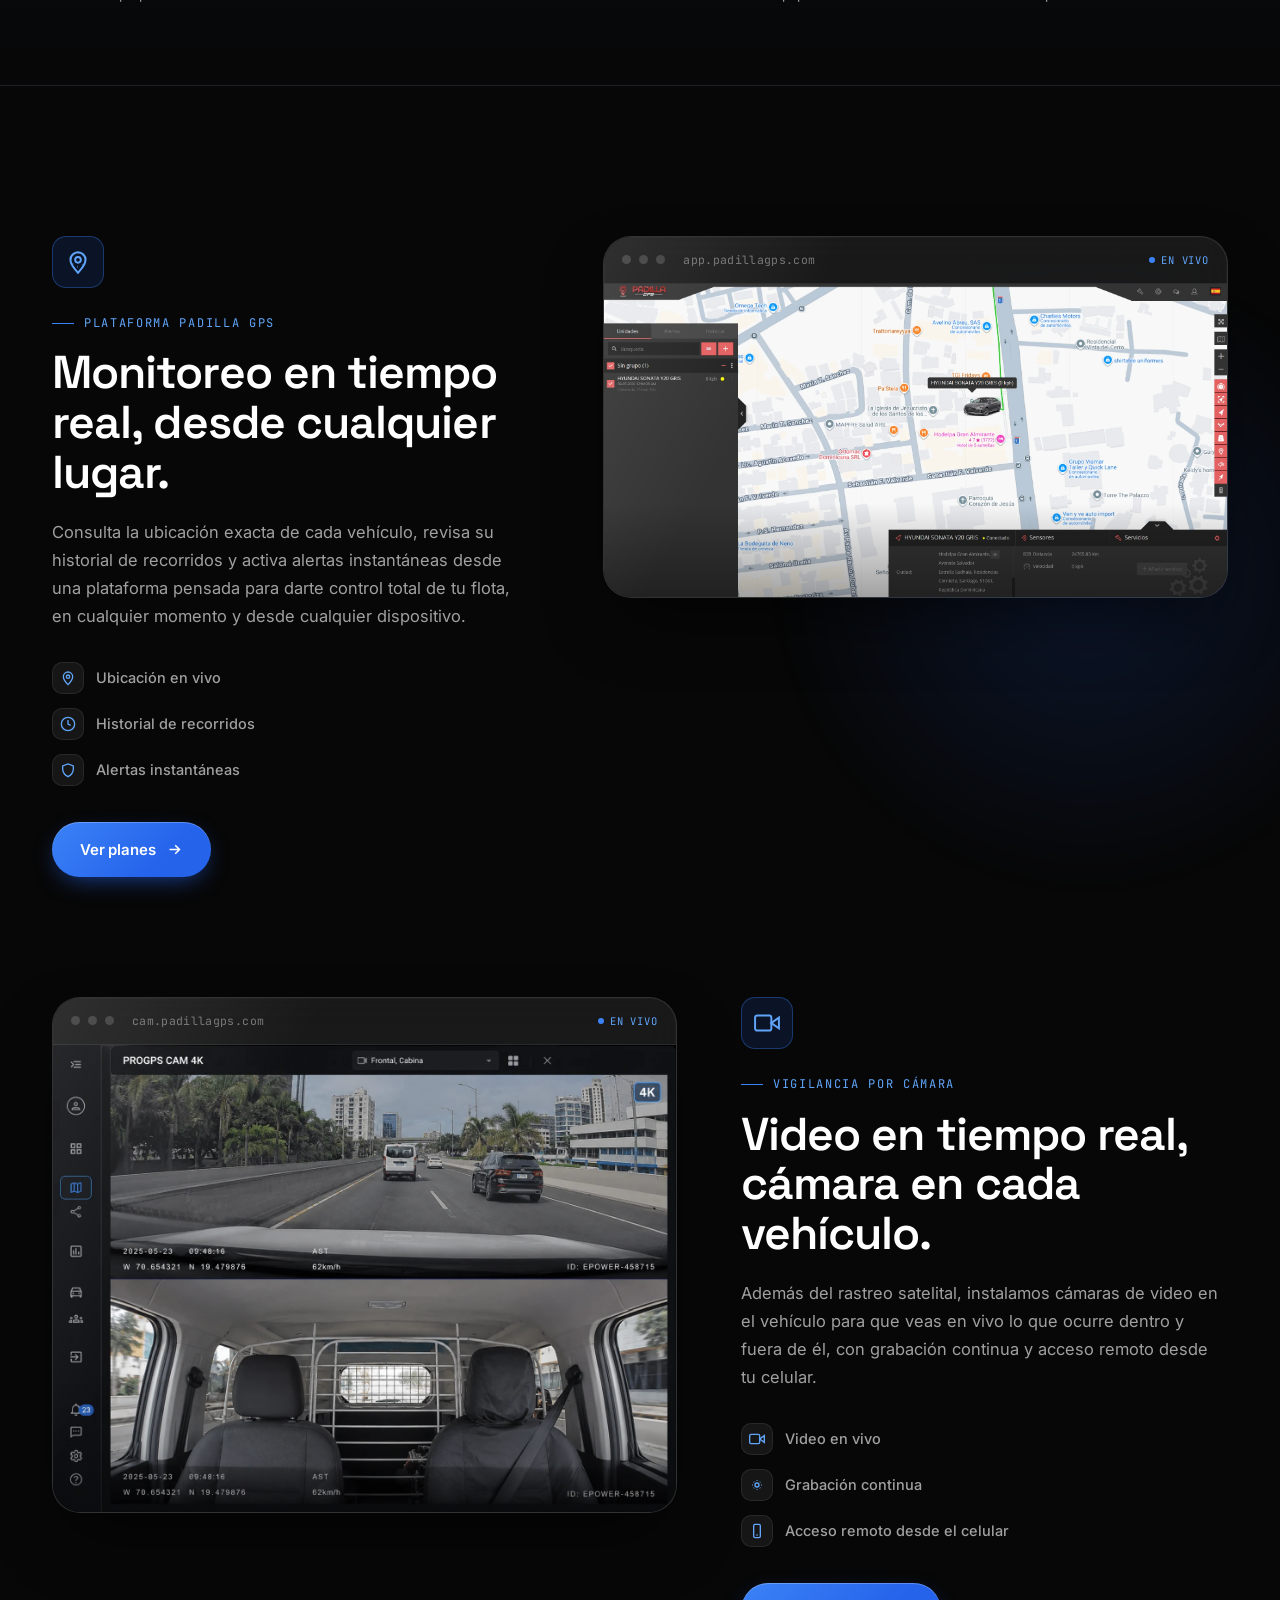
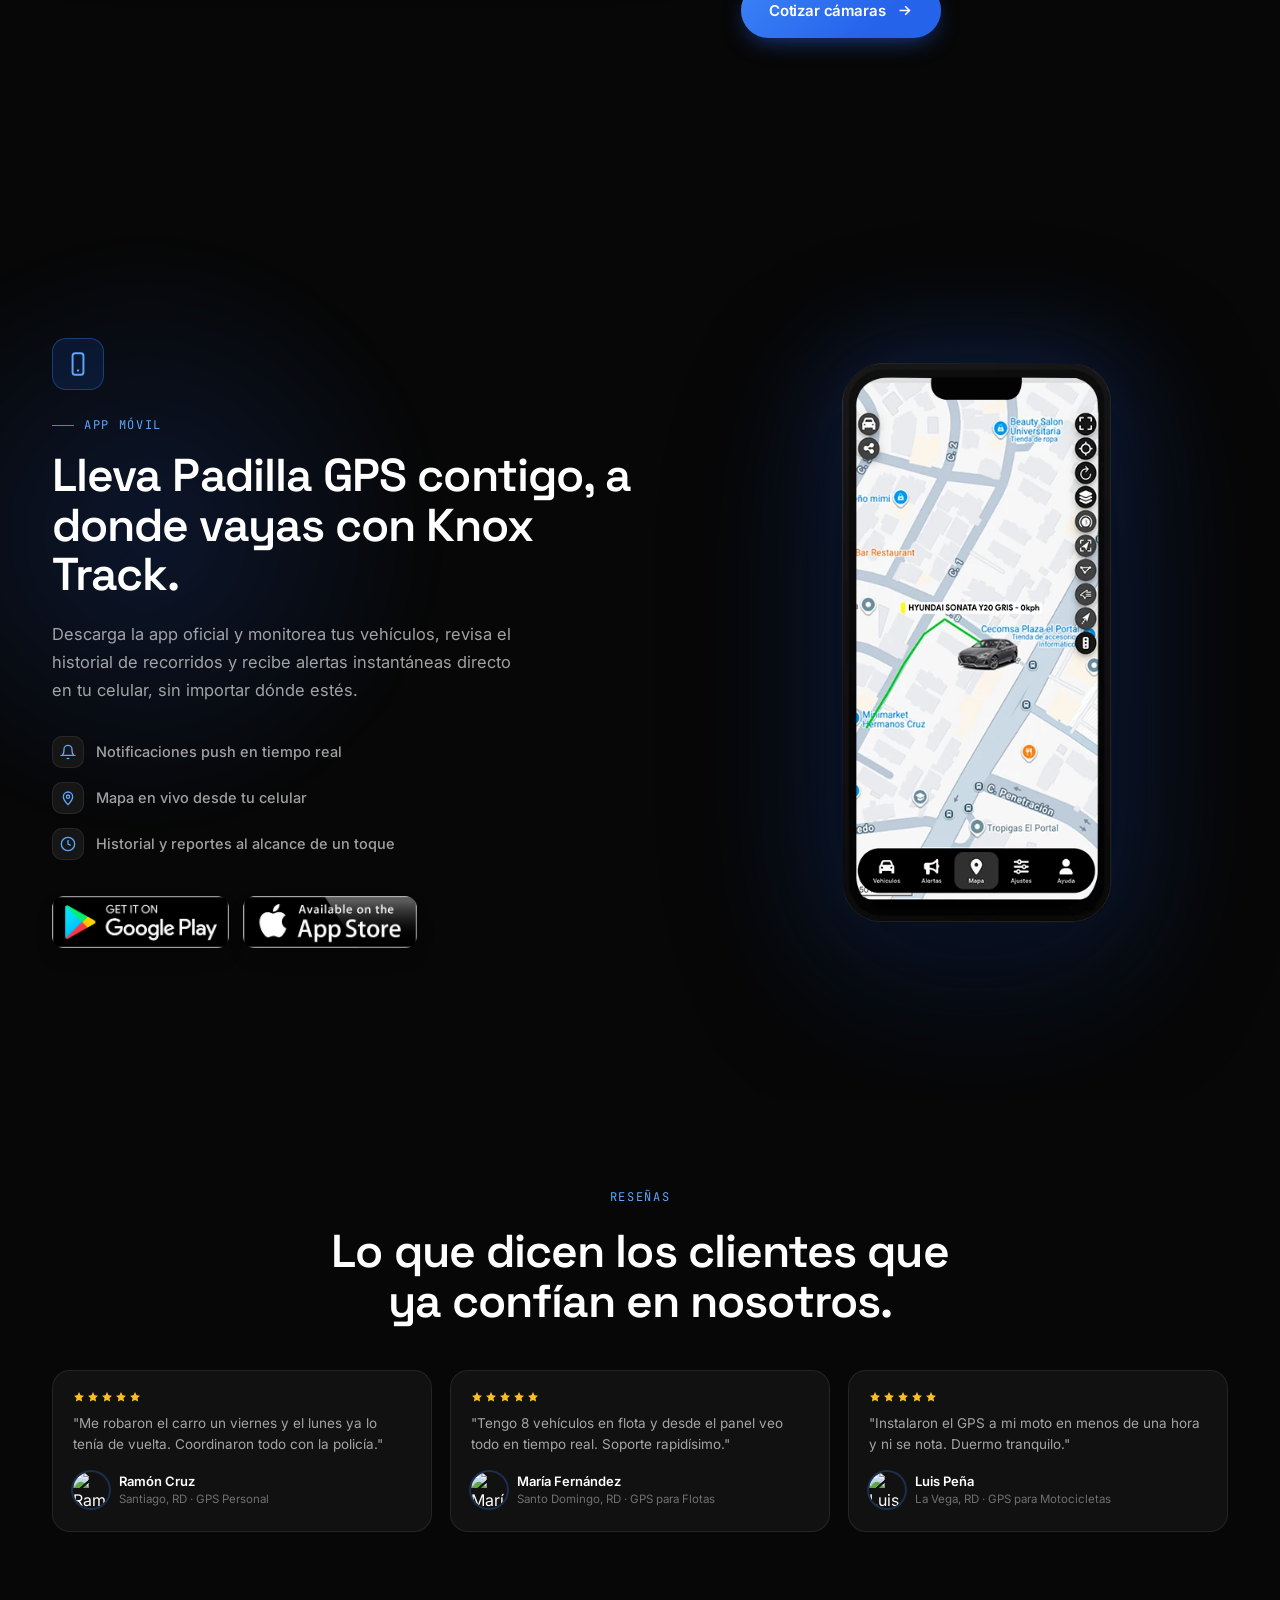
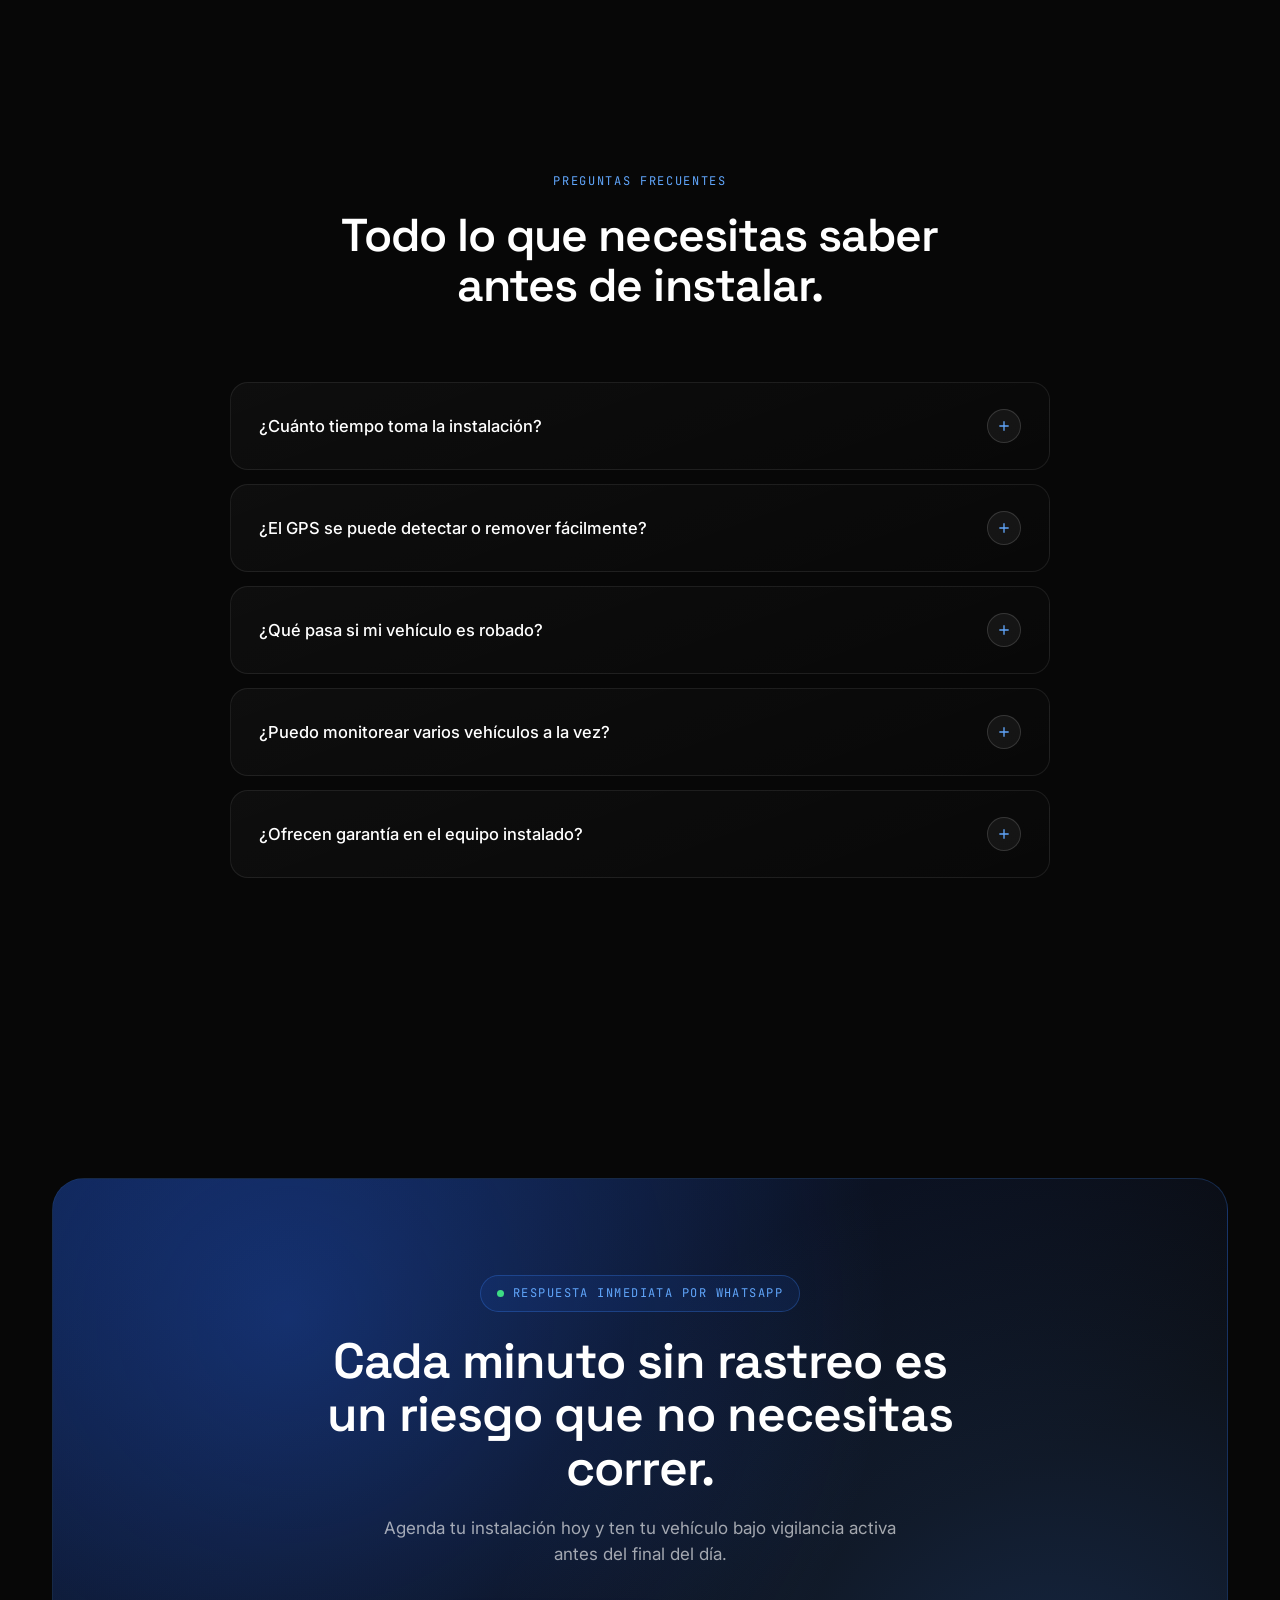
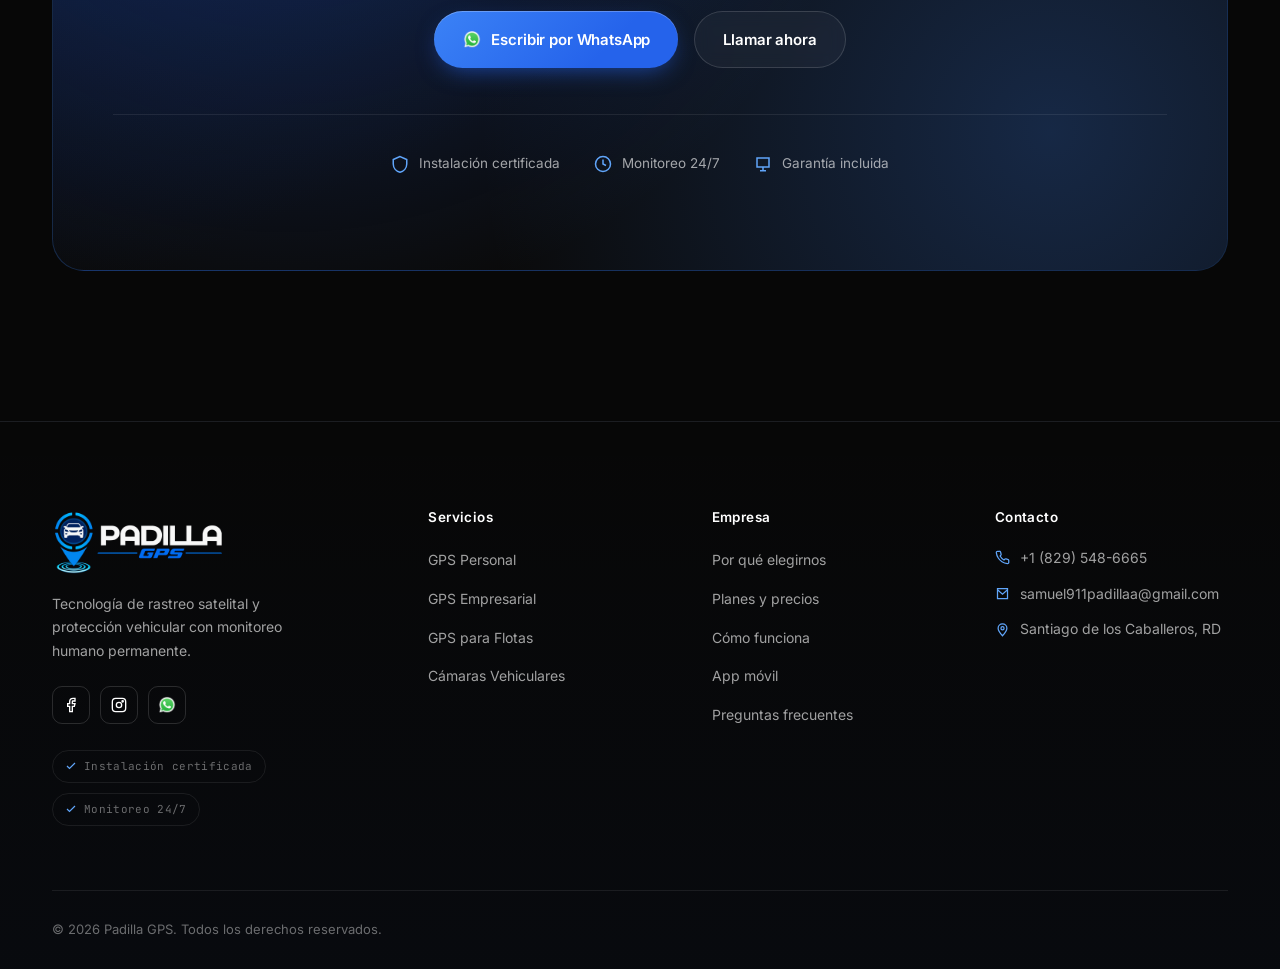
==== commit 88a9912c: "Add files via upload" ====
--- a/index.html
+++ b/index.html
@@ -55,6 +55,7 @@
       <a href="#como-funciona">Cómo funciona</a>
       <a href="#monitoreo">Monitoreo</a>
       <a href="#app">App</a>
+      <a href="#resenas">Reseñas</a>
       <a href="#faq">Preguntas</a>
       <a href="https://knoxgps.com/authentication/create" target="_blank" rel="noopener" class="nav-login-mobile">Iniciar sesión</a>
     </nav>
@@ -64,7 +65,10 @@
         <svg viewBox="0 0 24 24" fill="none" stroke="currentColor" stroke-width="2"><path d="M15 3h4a2 2 0 0 1 2 2v14a2 2 0 0 1-2 2h-4M10 17l5-5-5-5M15 12H3"/></svg>
         Iniciar sesión
       </a>
-      <button type="button" class="btn btn-ghost btn-sm js-quote-open" data-vehicle-type="">Cotizar ahora</button>
+      <button type="button" class="btn btn-ghost btn-sm js-appointment-open" id="btnAgendarNav">
+        <svg viewBox="0 0 24 24" fill="none" stroke="currentColor" stroke-width="2"><rect x="3" y="4" width="18" height="18" rx="2"/><path d="M16 2v4M8 2v4M3 10h18"/></svg>
+        Agendar ahora
+      </button>
       <button class="nav-toggle" id="navToggle" aria-label="Abrir menú" aria-expanded="false"><span></span></button>
     </div>
   </div>
@@ -100,7 +104,12 @@
     </div>
 
     <div class="hud reveal" aria-hidden="true">
-      <img src="images/portada.webp" alt="Padilla GPS — servicio de rastreo satelital" class="hud-photo">
+      <img src="images/portada.webp" alt="Equipo Padilla GPS — servicio de rastreo satelital" class="hud-photo">
+      <span class="hud-corner tl"></span>
+      <span class="hud-corner tr"></span>
+      <span class="hud-corner bl"></span>
+      <span class="hud-corner br"></span>
+      <span class="hud-tag"><span class="dot"></span>Padilla GPS</span>
     </div>
   </div>
 
@@ -152,6 +161,18 @@
         <div class="why-icon"><svg viewBox="0 0 24 24" fill="none" stroke="currentColor" stroke-width="2"><path d="M22 16.92v3a2 2 0 0 1-2.18 2 19.8 19.8 0 0 1-8.63-3.07 19.5 19.5 0 0 1-6-6A19.8 19.8 0 0 1 2.11 4.18 2 2 0 0 1 4.1 2h3a2 2 0 0 1 2 1.72c.12.9.33 1.78.63 2.62a2 2 0 0 1-.45 2.11L8.1 9.62a16 16 0 0 0 6.28 6.28l1.17-1.18a2 2 0 0 1 2.11-.45c.84.3 1.72.51 2.62.63A2 2 0 0 1 22 16.92z"/></svg></div>
         <h3>Soporte 24/7</h3>
         <p>Centro de monitoreo activo todos los días del año, con línea directa para emergencias.</p>
+      </div>
+
+      <div class="why-card why-card-highlight reveal">
+        <div class="why-icon"><svg viewBox="0 0 24 24" fill="none" stroke="currentColor" stroke-width="1.8" stroke-linecap="round" stroke-linejoin="round"><path d="M8.25 18.75a1.5 1.5 0 1 1-3 0 1.5 1.5 0 0 1 3 0ZM19.5 18.75a1.5 1.5 0 1 1-3 0 1.5 1.5 0 0 1 3 0Z"/><path d="M2.25 5.25h14.25v10.5H2.25zM16.5 9.75h4.5l1.5 3.75V16.5h-6V9.75Z"/></svg></div>
+        <div class="why-copy">
+          <h3>Servicio a Domicilio</h3>
+          <p>En Padilla GPS llevamos la seguridad hasta donde usted se encuentre. Contamos con servicio de instalación a domicilio en toda la República Dominicana y también ofrecemos instalaciones en diferentes ciudades de Estados Unidos.</p>
+          <div class="flag-pills">
+            <span class="flag-pill"><img src="images/flags/do.svg" alt="República Dominicana" class="flag-icon"> R.D.</span>
+            <span class="flag-pill"><img src="images/flags/us.svg" alt="Estados Unidos" class="flag-icon"> USA</span>
+          </div>
+        </div>
       </div>
     </div>
   </div>
@@ -214,9 +235,9 @@
         <span class="svc-arrow"><svg viewBox="0 0 24 24" fill="none" stroke="currentColor" stroke-width="2.4"><path d="M5 12h14M13 6l6 6-6 6"/></svg></span>
       </a>
 
-      <a href="https://wa.me/18295486665?text=%C2%A1Hola%21%20%F0%9F%91%8B%20Quiero%20informaci%C3%B3n%20sobre%20el%20GPS%20para%20Motocicletas.%20%C2%BFC%C3%B3mo%20es%20la%20instalaci%C3%B3n%3F%20%F0%9F%93%8D%E2%9C%85" target="_blank" rel="noopener" class="svc med reveal svc-violet">
+      <a href="#" class="svc med reveal svc-violet js-quote-open" data-vehicle-type="moto">
         <div class="svc-top">
-          <div class="svc-icon"><svg viewBox="0 0 24 24" fill="none" stroke="currentColor" stroke-width="1.8" stroke-linecap="round" stroke-linejoin="round"><path d="M15.75 6a3.75 3.75 0 1 1-7.5 0 3.75 3.75 0 0 1 7.5 0ZM4.501 20.118a7.5 7.5 0 0 1 14.998 0A17.933 17.933 0 0 1 12 21.75c-2.676 0-5.216-.584-7.499-1.632Z"/></svg></div>
+          <div class="svc-icon"><svg viewBox="0 0 24 24" fill="none" stroke="currentColor" stroke-width="1.8" stroke-linecap="round" stroke-linejoin="round"><circle cx="5" cy="17" r="2.4"/><circle cx="18" cy="17" r="2.4"/><path d="M5 17h4.2l2-5h4.3l2.5 5h2"/><path d="M11.2 12l1.8-3.3h3"/></svg></div>
         </div>
         <div class="svc-body">
           <h3>GPS para Motocicletas</h3>
@@ -510,6 +531,72 @@
   </div>
 </section>
 
+<!-- ============================================================ RESEÑAS ============================================================ -->
+<section id="resenas">
+  <div class="container">
+    <div class="section-head center reveal">
+      <div class="tag">Reseñas</div>
+      <h2 class="h2">Lo que dicen los clientes que ya confían en nosotros.</h2>
+    </div>
+
+    <div class="reviews-grid">
+      <div class="review-card reveal">
+        <div class="review-stars">
+          <svg viewBox="0 0 24 24" fill="currentColor"><path d="M12 2l3.09 6.26L22 9.27l-5 4.87L18.18 21 12 17.77 5.82 21 7 14.14l-5-4.87 6.91-1.01L12 2z"/></svg>
+          <svg viewBox="0 0 24 24" fill="currentColor"><path d="M12 2l3.09 6.26L22 9.27l-5 4.87L18.18 21 12 17.77 5.82 21 7 14.14l-5-4.87 6.91-1.01L12 2z"/></svg>
+          <svg viewBox="0 0 24 24" fill="currentColor"><path d="M12 2l3.09 6.26L22 9.27l-5 4.87L18.18 21 12 17.77 5.82 21 7 14.14l-5-4.87 6.91-1.01L12 2z"/></svg>
+          <svg viewBox="0 0 24 24" fill="currentColor"><path d="M12 2l3.09 6.26L22 9.27l-5 4.87L18.18 21 12 17.77 5.82 21 7 14.14l-5-4.87 6.91-1.01L12 2z"/></svg>
+          <svg viewBox="0 0 24 24" fill="currentColor"><path d="M12 2l3.09 6.26L22 9.27l-5 4.87L18.18 21 12 17.77 5.82 21 7 14.14l-5-4.87 6.91-1.01L12 2z"/></svg>
+        </div>
+        <p class="review-quote">"Me robaron el carro un viernes y el lunes ya lo tenía de vuelta. Coordinaron todo con la policía."</p>
+        <div class="review-person">
+          <img src="https://ui-avatars.com/api/?name=Ramon+Cruz&background=1c1c1e&color=60A5FA&bold=true&size=88" alt="Ramón Cruz" class="review-avatar" loading="lazy">
+          <div>
+            <div class="review-name">Ramón Cruz</div>
+            <div class="review-meta">Santiago, RD · GPS Personal</div>
+          </div>
+        </div>
+      </div>
+
+      <div class="review-card reveal">
+        <div class="review-stars">
+          <svg viewBox="0 0 24 24" fill="currentColor"><path d="M12 2l3.09 6.26L22 9.27l-5 4.87L18.18 21 12 17.77 5.82 21 7 14.14l-5-4.87 6.91-1.01L12 2z"/></svg>
+          <svg viewBox="0 0 24 24" fill="currentColor"><path d="M12 2l3.09 6.26L22 9.27l-5 4.87L18.18 21 12 17.77 5.82 21 7 14.14l-5-4.87 6.91-1.01L12 2z"/></svg>
+          <svg viewBox="0 0 24 24" fill="currentColor"><path d="M12 2l3.09 6.26L22 9.27l-5 4.87L18.18 21 12 17.77 5.82 21 7 14.14l-5-4.87 6.91-1.01L12 2z"/></svg>
+          <svg viewBox="0 0 24 24" fill="currentColor"><path d="M12 2l3.09 6.26L22 9.27l-5 4.87L18.18 21 12 17.77 5.82 21 7 14.14l-5-4.87 6.91-1.01L12 2z"/></svg>
+          <svg viewBox="0 0 24 24" fill="currentColor"><path d="M12 2l3.09 6.26L22 9.27l-5 4.87L18.18 21 12 17.77 5.82 21 7 14.14l-5-4.87 6.91-1.01L12 2z"/></svg>
+        </div>
+        <p class="review-quote">"Tengo 8 vehículos en flota y desde el panel veo todo en tiempo real. Soporte rapidísimo."</p>
+        <div class="review-person">
+          <img src="https://ui-avatars.com/api/?name=Maria+Fernandez&background=1c1c1e&color=60A5FA&bold=true&size=88" alt="María Fernández" class="review-avatar" loading="lazy">
+          <div>
+            <div class="review-name">María Fernández</div>
+            <div class="review-meta">Santo Domingo, RD · GPS para Flotas</div>
+          </div>
+        </div>
+      </div>
+
+      <div class="review-card reveal">
+        <div class="review-stars">
+          <svg viewBox="0 0 24 24" fill="currentColor"><path d="M12 2l3.09 6.26L22 9.27l-5 4.87L18.18 21 12 17.77 5.82 21 7 14.14l-5-4.87 6.91-1.01L12 2z"/></svg>
+          <svg viewBox="0 0 24 24" fill="currentColor"><path d="M12 2l3.09 6.26L22 9.27l-5 4.87L18.18 21 12 17.77 5.82 21 7 14.14l-5-4.87 6.91-1.01L12 2z"/></svg>
+          <svg viewBox="0 0 24 24" fill="currentColor"><path d="M12 2l3.09 6.26L22 9.27l-5 4.87L18.18 21 12 17.77 5.82 21 7 14.14l-5-4.87 6.91-1.01L12 2z"/></svg>
+          <svg viewBox="0 0 24 24" fill="currentColor"><path d="M12 2l3.09 6.26L22 9.27l-5 4.87L18.18 21 12 17.77 5.82 21 7 14.14l-5-4.87 6.91-1.01L12 2z"/></svg>
+          <svg viewBox="0 0 24 24" fill="currentColor"><path d="M12 2l3.09 6.26L22 9.27l-5 4.87L18.18 21 12 17.77 5.82 21 7 14.14l-5-4.87 6.91-1.01L12 2z"/></svg>
+        </div>
+        <p class="review-quote">"Instalaron el GPS a mi moto en menos de una hora y ni se nota. Duermo tranquilo."</p>
+        <div class="review-person">
+          <img src="https://ui-avatars.com/api/?name=Luis+Peña&background=1c1c1e&color=60A5FA&bold=true&size=88" alt="Luis Peña" class="review-avatar" loading="lazy">
+          <div>
+            <div class="review-name">Luis Peña</div>
+            <div class="review-meta">La Vega, RD · GPS para Motocicletas</div>
+          </div>
+        </div>
+      </div>
+    </div>
+  </div>
+</section>
+
 <!-- Lightbox (used by gallery) -->
 <div class="lightbox" id="lightbox" role="dialog" aria-modal="true" aria-hidden="true">
   <div class="lightbox-frame">
@@ -634,6 +721,15 @@
 <a href="https://wa.me/18295486665?text=%C2%A1Hola%21%20%F0%9F%91%8B%20Quiero%20agendar%20mi%20instalaci%C3%B3n%20de%20GPS%20con%20Padilla%20GPS%20hoy%20mismo%20%F0%9F%9B%B0%EF%B8%8F%F0%9F%9A%A8.%20%C2%BFC%C3%B3mo%20empezamos%3F%20%E2%9C%85" target="_blank" rel="noopener" class="wa-float" aria-label="Escribir por WhatsApp">
   <img src="images/ico.webp" alt="WhatsApp">
 </a>
+
+<!-- ============================================================ AUDIO DE BIENVENIDA ============================================================ -->
+<audio id="siteAudio" src="audio/bienvenida.mp3" loop preload="auto"></audio>
+<button type="button" class="audio-float" id="audioToggle" aria-label="Reproducir o pausar audio de bienvenida" aria-pressed="false">
+  <span class="audio-tooltip" id="audioTooltip">🔊 Toca aquí</span>
+  <svg class="audio-icon icon-play" viewBox="0 0 24 24" fill="currentColor"><path d="M7 5.5v13l11-6.5-11-6.5z"/></svg>
+  <svg class="audio-icon icon-pause" viewBox="0 0 24 24" fill="currentColor" style="display:none"><path d="M7 5h3.5v14H7zM13.5 5H17v14h-3.5z"/></svg>
+  <span class="audio-bars" aria-hidden="true"><span></span><span></span><span></span></span>
+</button>
 
 <!-- ============================================================ MODAL: COTIZADOR ============================================================ -->
 <div class="quote-overlay" id="quoteOverlay" aria-hidden="true">
@@ -666,6 +762,10 @@
             <svg viewBox="0 0 24 24" fill="none" stroke="currentColor" stroke-width="1.8" stroke-linecap="round" stroke-linejoin="round"><path d="M2.25 5.25h14.25v10.5H2.25zM16.5 9.75h4.5l1.5 3.75V16.5h-6V9.75Z"/><circle cx="6.75" cy="18.75" r="1.5"/><circle cx="18" cy="18.75" r="1.5"/></svg>
             <span>Camión</span>
           </button>
+          <button type="button" class="quote-type-btn" data-type="moto">
+            <svg viewBox="0 0 24 24" fill="none" stroke="currentColor" stroke-width="1.8" stroke-linecap="round" stroke-linejoin="round"><circle cx="5" cy="17" r="2.4"/><circle cx="18" cy="17" r="2.4"/><path d="M5 17h4.2l2-5h4.3l2.5 5h2"/><path d="M11.2 12l1.8-3.3h3"/></svg>
+            <span>Moto</span>
+          </button>
         </div>
       </div>
 
@@ -693,6 +793,99 @@
   </div>
 </div>
 
+<!-- ============================================================ MODAL: AGENDAR CITA ============================================================ -->
+<div class="quote-overlay" id="appointmentOverlay" aria-hidden="true">
+  <div class="quote-modal" role="dialog" aria-modal="true" aria-labelledby="appointmentTitle">
+    <button type="button" class="quote-close" id="appointmentClose" aria-label="Cerrar">
+      <svg viewBox="0 0 24 24" fill="none" stroke="currentColor" stroke-width="2"><path d="M18 6 6 18M6 6l12 12"/></svg>
+    </button>
+
+    <div class="quote-head">
+      <div class="tag">Agendar cita</div>
+      <h3 id="appointmentTitle">Agenda tu instalación</h3>
+      <p>Cuéntanos sobre tu vehículo, tus datos de contacto y el día que prefieres. Confirmamos la hora exacta por WhatsApp.</p>
+    </div>
+
+    <a href="https://wa.me/18295486665?text=%C2%A1Hola%21%20%F0%9F%91%8B%20Quiero%20agendar%20una%20cita%20para%20instalar%20mi%20GPS%20con%20Padilla%20GPS%20%F0%9F%93%85.%20%C2%BFQu%C3%A9%20d%C3%ADas%20tienen%20disponibles%3F%20%F0%9F%93%8D%E2%9C%85" target="_blank" rel="noopener" class="quote-skip">
+      <img src="images/ico.webp" alt="" class="wa-icon-inline">
+      <span>Prefiero saltar esto y agendar directo por WhatsApp</span>
+      <svg viewBox="0 0 24 24" fill="none" stroke="currentColor" stroke-width="2.4"><path d="M5 12h14M13 6l6 6-6 6"/></svg>
+    </a>
+
+    <form id="appointmentForm">
+      <div class="quote-field">
+        <label>¿Qué vehículo vas a llevar a la cita?</label>
+        <div class="quote-type-grid">
+          <button type="button" class="quote-type-btn" data-type="vehiculo">
+            <svg viewBox="0 0 24 24" fill="none" stroke="currentColor" stroke-width="1.8" stroke-linecap="round" stroke-linejoin="round"><path d="M3 13l1.6-4.8A2 2 0 0 1 6.5 7h11a2 2 0 0 1 1.9 1.2L21 13v5a1 1 0 0 1-1 1h-1a1 1 0 0 1-1-1v-1H6v1a1 1 0 0 1-1 1H4a1 1 0 0 1-1-1v-5Z"/><circle cx="7.5" cy="16.5" r="1.5"/><circle cx="16.5" cy="16.5" r="1.5"/></svg>
+            <span>Vehículo</span>
+          </button>
+          <button type="button" class="quote-type-btn" data-type="camion">
+            <svg viewBox="0 0 24 24" fill="none" stroke="currentColor" stroke-width="1.8" stroke-linecap="round" stroke-linejoin="round"><path d="M2.25 5.25h14.25v10.5H2.25zM16.5 9.75h4.5l1.5 3.75V16.5h-6V9.75Z"/><circle cx="6.75" cy="18.75" r="1.5"/><circle cx="18" cy="18.75" r="1.5"/></svg>
+            <span>Camión</span>
+          </button>
+          <button type="button" class="quote-type-btn" data-type="moto">
+            <svg viewBox="0 0 24 24" fill="none" stroke="currentColor" stroke-width="1.8" stroke-linecap="round" stroke-linejoin="round"><circle cx="5" cy="17" r="2.4"/><circle cx="18" cy="17" r="2.4"/><path d="M5 17h4.2l2-5h4.3l2.5 5h2"/><path d="M11.2 12l1.8-3.3h3"/></svg>
+            <span>Moto</span>
+          </button>
+        </div>
+      </div>
+
+      <div class="quote-field-row">
+        <div class="quote-field">
+          <label for="apptMarca">Marca</label>
+          <input type="text" id="apptMarca" name="marca" placeholder="Ej. Toyota, Hyundai, Kia…" autocomplete="off">
+        </div>
+        <div class="quote-field">
+          <label for="apptModelo">Modelo</label>
+          <input type="text" id="apptModelo" name="modelo" placeholder="Ej. Corolla, Tucson…" autocomplete="off">
+        </div>
+      </div>
+
+      <div class="quote-field">
+        <label for="apptAnio">Año</label>
+        <input type="text" inputmode="numeric" id="apptAnio" name="anio" placeholder="Ej. 2021" autocomplete="off">
+      </div>
+
+      <div class="quote-field">
+        <label for="apptNombre">Nombre completo</label>
+        <input type="text" id="apptNombre" name="nombre" placeholder="Ej. Juan Pérez" autocomplete="name" required>
+      </div>
+
+      <div class="quote-field-row">
+        <div class="quote-field">
+          <label for="apptCorreo">Correo electrónico</label>
+          <input type="email" id="apptCorreo" name="correo" placeholder="tucorreo@ejemplo.com" autocomplete="email">
+        </div>
+        <div class="quote-field">
+          <label for="apptTelefono">Teléfono</label>
+          <input type="tel" id="apptTelefono" name="telefono" placeholder="Ej. 809-000-0000" autocomplete="tel" required>
+        </div>
+      </div>
+
+      <div class="quote-field-row">
+        <div class="quote-field">
+          <label for="apptFecha">Fecha preferida</label>
+          <input type="date" id="apptFecha" name="fecha" required>
+        </div>
+        <div class="quote-field">
+          <label for="apptHora">Horario preferido</label>
+          <select id="apptHora" name="hora">
+            <option value="">Cualquiera</option>
+            <option value="Mañana (8:00am - 12:00pm)">Mañana (8:00am - 12:00pm)</option>
+            <option value="Tarde (12:00pm - 5:00pm)">Tarde (12:00pm - 5:00pm)</option>
+          </select>
+        </div>
+      </div>
+
+      <button type="submit" class="btn btn-primary quote-submit">
+        Confirmar cita por WhatsApp
+        <img src="images/ico.webp" alt="" class="wa-icon-inline">
+      </button>
+    </form>
+  </div>
+</div>
+
 <script src="js/main.js" defer></script>
 </body>
 </html>
--- a/css/style.css
+++ b/css/style.css
@@ -29,8 +29,8 @@
 }
 
 *{margin:0;padding:0;box-sizing:border-box;}
-html{scroll-behavior:smooth; touch-action:pan-x pan-y; -webkit-text-size-adjust:100%; text-size-adjust:100%;}
-body{touch-action:pan-x pan-y;}
+html{scroll-behavior:smooth; touch-action:pan-x pan-y; -webkit-text-size-adjust:100%; text-size-adjust:100%; overflow-x:hidden; width:100%; position:relative;}
+body{touch-action:pan-x pan-y; overflow-x:hidden; width:100%; position:relative;}
 @media (prefers-reduced-motion: reduce){
   html{scroll-behavior:auto;}
   *{animation-duration:.001ms !important; animation-iteration-count:1 !important; transition-duration:.001ms !important;}
@@ -256,8 +256,36 @@
 .hero-coords span{ color:var(--blue-soft); }
 
 /* Hero photo — big, fills the column, minimal rounding, no frame/badges */
-.hud{ position:relative; width:calc(100% + 32px); margin-right:-32px; border-radius:24px; overflow:hidden; }
-.hud-photo{ display:block; width:100%; height:auto; }
+.hud{ position:relative; width:calc(100% + 32px); margin-right:-32px; border-radius:24px; overflow:hidden; box-shadow:inset 0 0 0 1px rgba(59,130,246,.22); }
+.hud-photo{ display:block; width:100%; height:100%; aspect-ratio:4/5; object-fit:cover; object-position:top center; filter:saturate(1.06) contrast(1.04); }
+/* thematic edge-blend: fades the photo into the site's bg + HUD glow so the crop never reads as a hard edge */
+.hud::before{
+  content:''; position:absolute; inset:0; z-index:2; pointer-events:none; border-radius:inherit;
+  background:
+    radial-gradient(ellipse 90% 75% at 50% 42%, transparent 58%, var(--bg) 100%),
+    linear-gradient(180deg, rgba(7,7,7,.12) 0%, transparent 18%, transparent 72%, rgba(7,7,7,.7) 100%),
+    linear-gradient(90deg, rgba(7,7,7,.55) 0%, transparent 14%, transparent 86%, rgba(7,7,7,.55) 100%);
+}
+.hud::after{
+  content:''; position:absolute; inset:0; z-index:3; pointer-events:none; border-radius:inherit;
+  background-image:
+    linear-gradient(rgba(59,130,246,.10) 1px, transparent 1px),
+    linear-gradient(90deg, rgba(59,130,246,.10) 1px, transparent 1px);
+  background-size:30px 30px;
+  mask-image:radial-gradient(ellipse 70% 60% at 50% 40%, transparent 40%, black 100%);
+  mix-blend-mode:screen;
+}
+.hud-corner{ position:absolute; z-index:4; width:26px; height:26px; border-color:var(--blue-soft); opacity:.85; }
+.hud-corner.tl{ top:16px; left:16px; border-top:2px solid; border-left:2px solid; border-radius:6px 0 0 0; }
+.hud-corner.tr{ top:16px; right:16px; border-top:2px solid; border-right:2px solid; border-radius:0 6px 0 0; }
+.hud-corner.bl{ bottom:16px; left:16px; border-bottom:2px solid; border-left:2px solid; border-radius:0 0 0 6px; }
+.hud-corner.br{ bottom:16px; right:16px; border-bottom:2px solid; border-right:2px solid; border-radius:0 0 6px 0; }
+.hud-tag{
+  position:absolute; z-index:4; left:16px; bottom:16px; margin-left:34px;
+  font-family:var(--mono); font-size:10.5px; letter-spacing:.12em; text-transform:uppercase; color:var(--blue-soft);
+  display:flex; align-items:center; gap:7px;
+}
+.hud-tag .dot{ width:6px; height:6px; border-radius:50%; background:#3ddc84; box-shadow:0 0 0 3px rgba(61,220,132,.2); }
 
 .scroll-cue{
   position:absolute; bottom:34px; left:50%; transform:translateX(-50%);
@@ -315,6 +343,32 @@
   backdrop-filter:blur(18px) saturate(140%);
   -webkit-backdrop-filter:blur(18px) saturate(140%);
   border:1px solid var(--border-strong);
+}
+
+/* ============================================================
+   Reseñas / testimonios de clientes
+   ============================================================ */
+#resenas{ padding:90px 0; }
+#resenas .section-head{ margin-bottom:44px; }
+.reviews-grid{ display:grid; grid-template-columns:repeat(3,1fr); gap:18px; }
+.review-card{
+  position:relative;
+  background:var(--surface); border:1px solid var(--border); border-radius:var(--radius-md);
+  padding:20px 20px 22px; transition:border-color .3s, transform .3s;
+}
+.review-card:hover{ border-color:rgba(59,130,246,.35); transform:translateY(-3px); }
+.review-stars{ display:flex; gap:2px; margin-bottom:10px; color:#fbbf24; }
+.review-stars svg{ width:12px; height:12px; }
+.review-quote{ font-size:13.5px; color:var(--ink-60); line-height:1.55; margin-bottom:16px; }
+.review-person{ display:flex; align-items:center; gap:10px; }
+.review-avatar{ width:36px; height:36px; border-radius:50%; object-fit:cover; flex-shrink:0; box-shadow:0 0 0 2px rgba(59,130,246,.25); }
+.review-name{ font-size:13px; font-weight:600; color:#fff; }
+.review-meta{ font-size:11.5px; color:var(--ink-40); }
+@media (max-width:1000px){ .reviews-grid{ grid-template-columns:repeat(2,1fr); } }
+@media (max-width:640px){
+  #resenas{ padding:60px 0; }
+  .reviews-grid{ grid-template-columns:1fr; gap:12px; }
+  .review-card{ padding:16px 18px 18px; }
 }
 
 /* ============================================================
@@ -379,6 +433,27 @@
 
 @media (max-width:1000px){ .why-grid{ grid-template-columns:repeat(2,1fr); } }
 @media (max-width:560px){ .why-grid{ grid-template-columns:1fr; } }
+
+.why-card-highlight{
+  grid-column:1 / -1;
+  display:flex; align-items:center; gap:22px; flex-wrap:wrap;
+  background:linear-gradient(100deg, rgba(37,99,235,.14), rgba(37,99,235,.04) 60%);
+  border:1px solid rgba(59,130,246,.35);
+}
+.why-card-highlight .why-icon{ background:rgba(37,99,235,.22); flex-shrink:0; margin-bottom:0; }
+.why-card-highlight .why-copy{ flex:1; min-width:220px; }
+.why-card-highlight h3{ font-size:19px; margin-bottom:6px; color:#fff; }
+.why-card-highlight p{ font-size:14.5px; color:var(--ink-60); line-height:1.6; }
+.why-card-highlight .flag-pills{ display:flex; gap:10px; flex-wrap:wrap; margin-top:14px; }
+.why-card-highlight .flag-pill{
+  display:inline-flex; align-items:center; gap:7px;
+  font-family:var(--mono); font-size:11px; letter-spacing:.06em; text-transform:uppercase;
+  color:var(--blue-soft); border:1px solid rgba(59,130,246,.35); background:rgba(37,99,235,.1);
+  padding:5px 12px; border-radius:100px;
+}
+.why-card-highlight .flag-pill .flag-icon{
+  width:16px; height:auto; border-radius:2px; display:block; flex-shrink:0;
+}
 
 /* ============================================================
    Services — neon glass bento (accent-per-category redesign)
@@ -988,6 +1063,51 @@
   border:1px solid rgba(37,211,102,.5); animation:pulse-ring 2.2s var(--ease) infinite;
 }
 
+/* ============================================================
+   Floating audio widget (bienvenida)
+   ============================================================ */
+.audio-float{
+  position:fixed; right:26px; bottom:96px; z-index:900;
+  width:50px; height:50px; border-radius:50%;
+  background:linear-gradient(150deg,var(--blue-bright),var(--blue) 75%);
+  display:flex; align-items:center; justify-content:center;
+  box-shadow:0 10px 26px -8px rgba(37,99,235,.65);
+  transition:transform .3s var(--ease);
+  color:#fff;
+}
+.audio-float:hover{ transform:scale(1.08) translateY(-2px); }
+.audio-icon{ width:19px; height:19px; }
+
+.audio-bars{ position:absolute; inset:0; display:none; align-items:flex-end; justify-content:center; gap:3px; padding-bottom:14px; }
+.audio-float.is-playing .audio-bars{ display:flex; }
+.audio-bars span{ width:3px; background:#fff; border-radius:2px; opacity:.9; animation:audioBar 1s ease-in-out infinite; }
+.audio-bars span:nth-child(1){ height:6px; animation-delay:0s; }
+.audio-bars span:nth-child(2){ height:11px; animation-delay:.18s; }
+.audio-bars span:nth-child(3){ height:8px; animation-delay:.36s; }
+@keyframes audioBar{ 0%,100%{ transform:scaleY(.5); } 50%{ transform:scaleY(1.5); } }
+.audio-float.is-playing .icon-play,
+.audio-float.is-playing .icon-pause{ display:none !important; }
+
+/* speech-bubble nudge inviting the visitor to tap */
+.audio-tooltip{
+  position:absolute; right:calc(100% + 12px); top:50%; transform:translateY(-50%) scale(.9);
+  white-space:nowrap; background:var(--surface-2); border:1px solid var(--border-strong);
+  color:#fff; font-family:var(--body); font-size:13px; font-weight:600;
+  padding:9px 14px; border-radius:100px; box-shadow:0 10px 24px -8px rgba(0,0,0,.5);
+  opacity:0; pointer-events:none; transition:opacity .3s var(--ease), transform .3s var(--ease);
+}
+.audio-tooltip::after{
+  content:''; position:absolute; left:100%; top:50%; transform:translateY(-50%);
+  border:6px solid transparent; border-left-color:var(--surface-2);
+}
+.audio-float.show-tooltip .audio-tooltip{ opacity:1; transform:translateY(-50%) scale(1); animation:audioTooltipBounce 1.6s ease-in-out infinite; }
+@keyframes audioTooltipBounce{ 0%,100%{ transform:translateY(-50%) scale(1); } 50%{ transform:translateY(-58%) scale(1); } }
+
+@media (max-width:560px){
+  .audio-float{ right:20px; bottom:90px; width:46px; height:46px; }
+  .audio-tooltip{ font-size:12px; padding:8px 12px; }
+}
+
 /* utility */
 .mono{ font-family:var(--mono); }
 body.lightbox-open{ overflow:hidden; }
@@ -1066,9 +1186,24 @@
 .quote-field input::placeholder{ color:var(--ink-40); }
 .quote-field input:focus{ outline:none; border-color:var(--blue-soft); background:var(--surface-3); }
 
+.quote-field select{
+  width:100%; padding:13px 15px; border-radius:var(--radius-sm);
+  background:var(--surface-2); border:1px solid var(--border); color:#fff;
+  font-family:var(--body); font-size:14.5px; appearance:none;
+  background-image:url("data:image/svg+xml;utf8,<svg xmlns='http://www.w3.org/2000/svg' viewBox='0 0 24 24' fill='none' stroke='%2360A5FA' stroke-width='2'><path d='M6 9l6 6 6-6'/></svg>");
+  background-repeat:no-repeat; background-position:right 14px center; background-size:16px;
+  transition:border-color .25s var(--ease), background-color .25s var(--ease);
+}
+.quote-field select:focus{ outline:none; border-color:var(--blue-soft); background-color:var(--surface-3); }
+.quote-field select option{ background:var(--surface-2); color:#fff; }
+
+.quote-field input[type="date"]{ color-scheme:dark; }
+.quote-field input[type="date"]::-webkit-calendar-picker-indicator{ filter:invert(1) brightness(1.6); cursor:pointer; }
+
 .quote-field-row{ display:grid; grid-template-columns:1fr 1fr; gap:14px; }
 
-.quote-type-grid{ display:grid; grid-template-columns:1fr 1fr; gap:12px; }
+.quote-type-grid{ display:grid; grid-template-columns:1fr 1fr 1fr; gap:12px; }
+@media (max-width:420px){ .quote-type-grid{ grid-template-columns:1fr 1fr; } }
 .quote-type-btn{
   display:flex; flex-direction:column; align-items:center; gap:9px;
   padding:18px 10px; border-radius:var(--radius-md);
